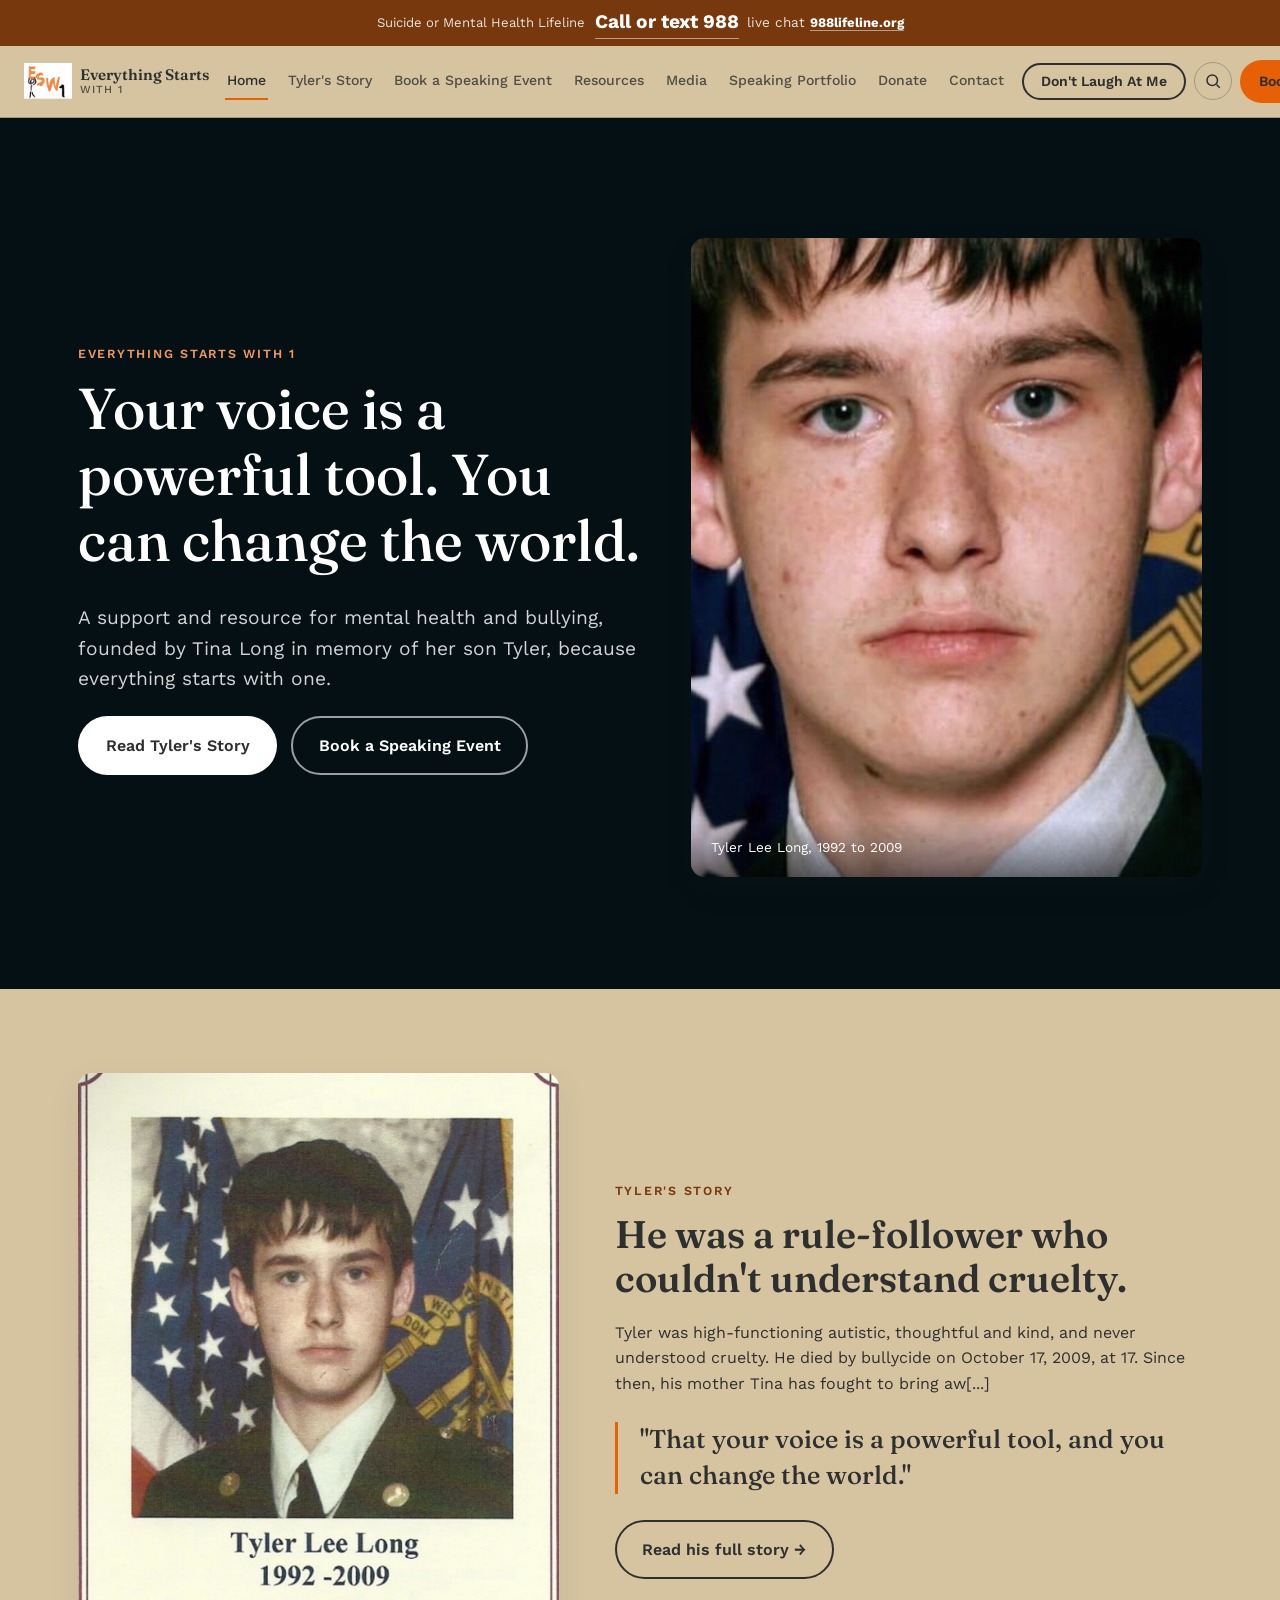
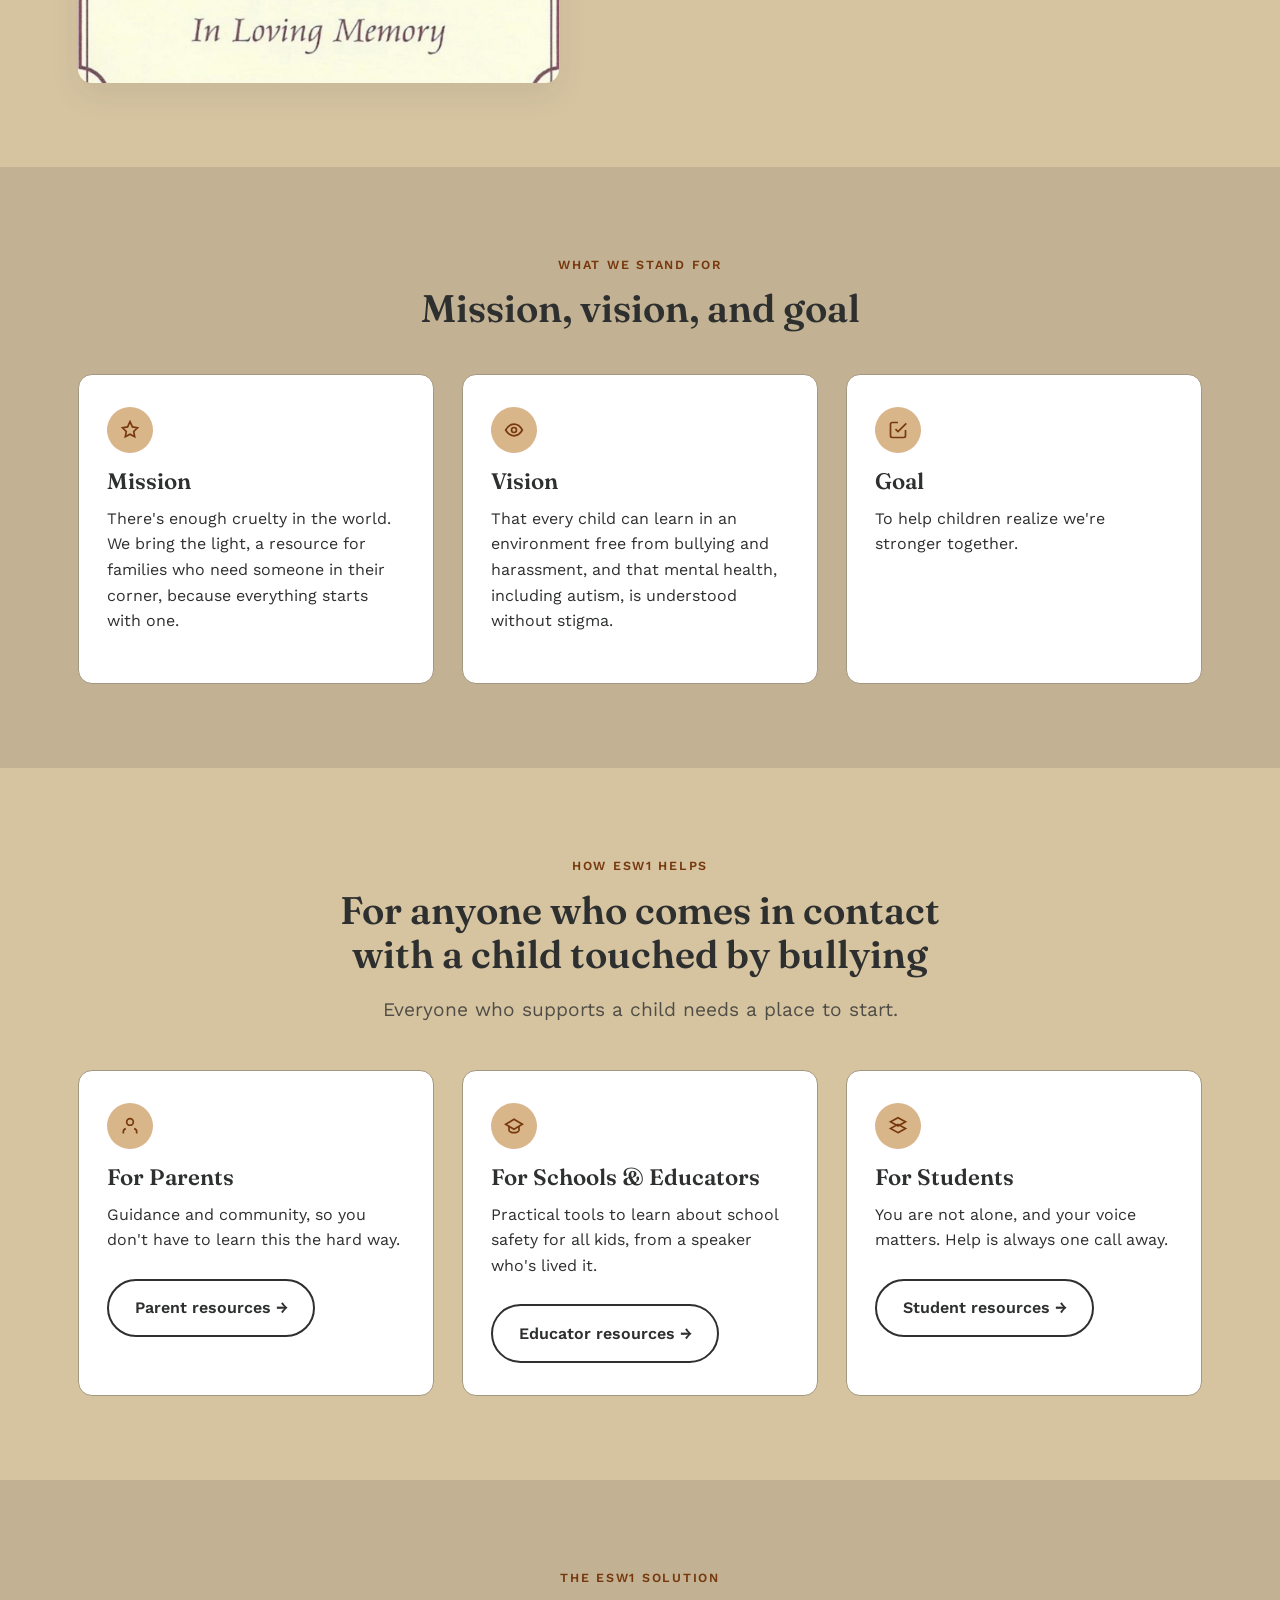
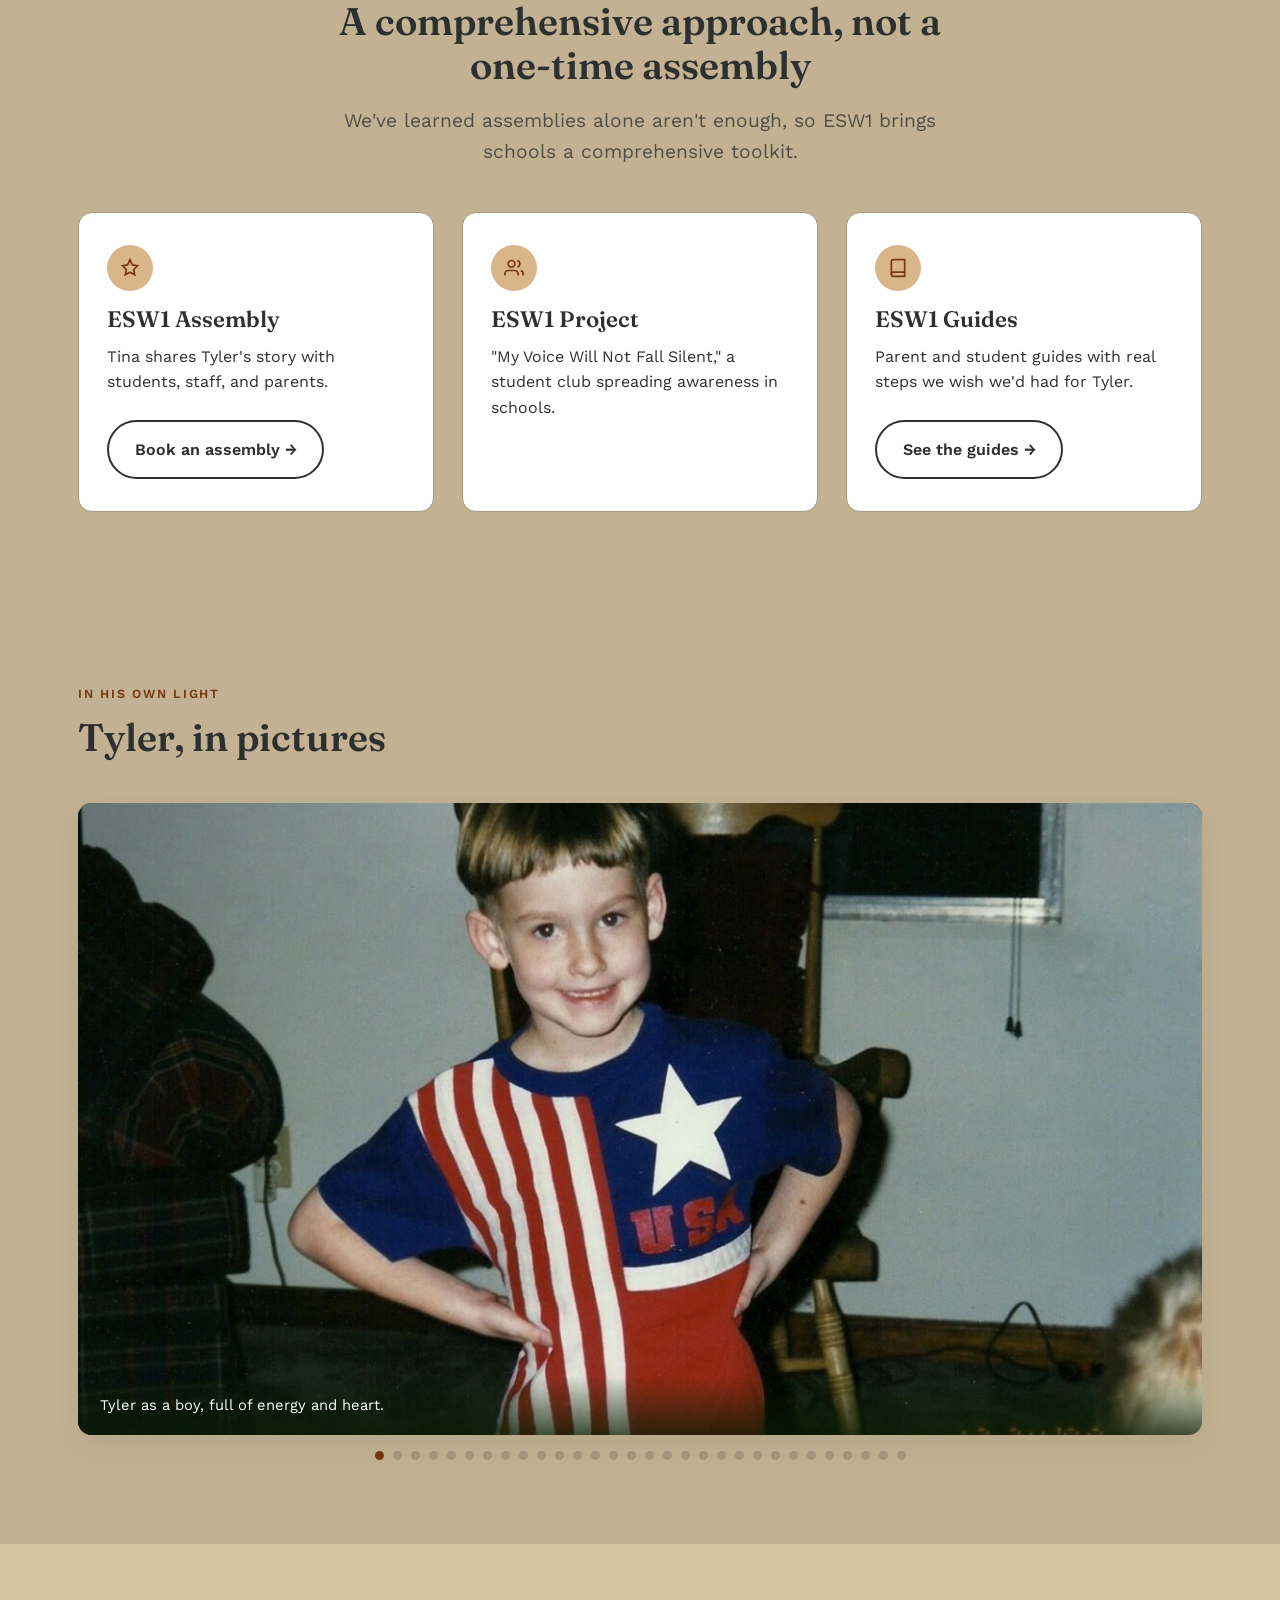
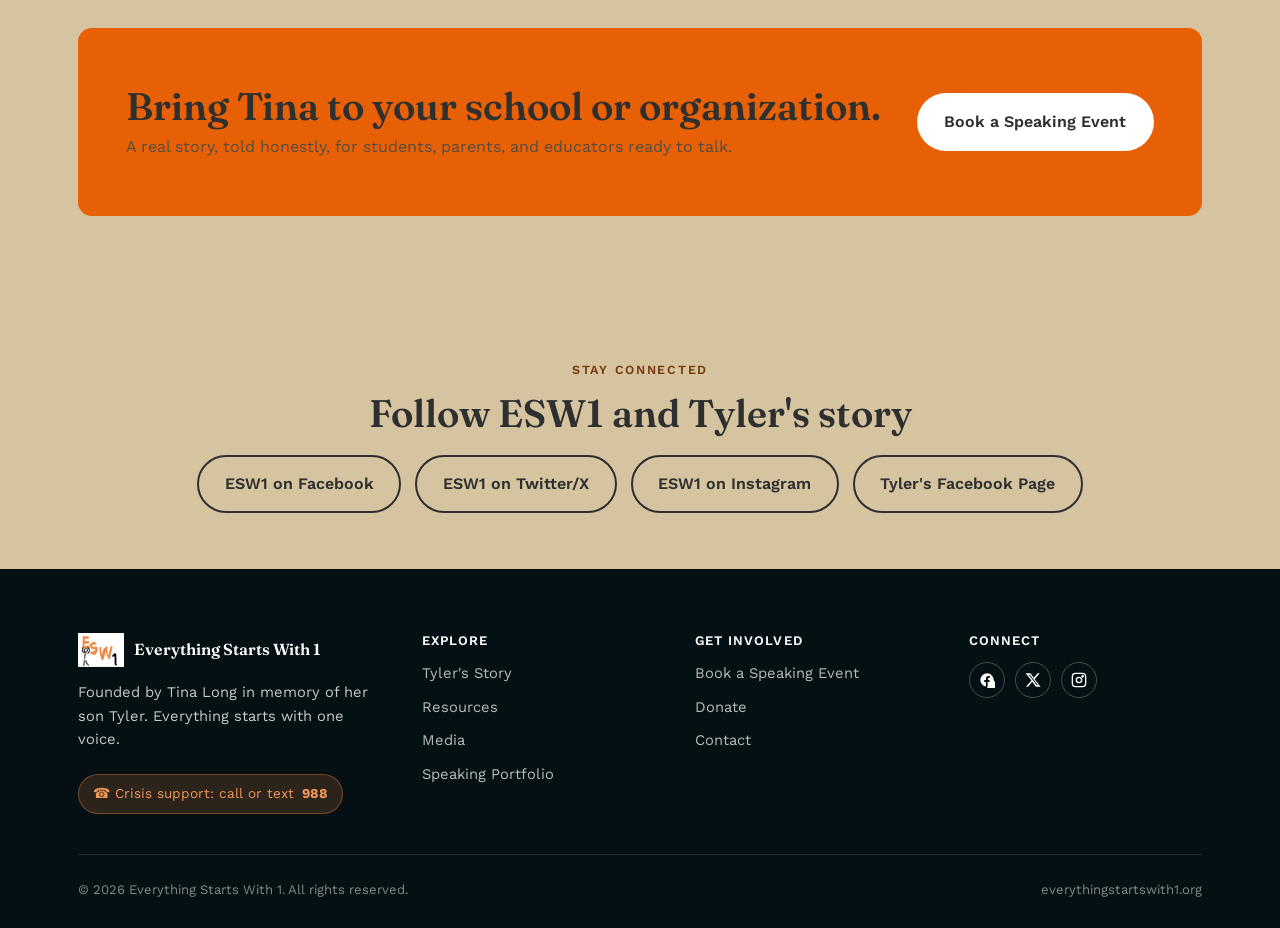
==== index.html @ 3a3bace4 "Update crisis banner with Suicide and Mental Health Lifeline information with styled text" ====
<!DOCTYPE html>
<html lang="en">
<head>
<meta charset="UTF-8">
<meta name="viewport" content="width=device-width, initial-scale=1.0">
<title>Everything Starts With 1 | In Memory of Tyler Long</title>
<meta name="description" content="Everything Starts With 1 (ESW1) is Tina Long's nonprofit honoring her son Tyler, a support and resource for mental health and bullying, and an advocate for childre[...]
<link rel="icon" href="favicon.png">
<link rel="stylesheet" href="style.css">
</head>
<body>

<header class="site-header">
  <div class="crisis-strip" id="help">
    <div class="container">
      <span>Suicide or Mental Health Lifeline</span>
      <div style="display: flex; align-items: center; gap: 8px;">
        <a href="tel:988" style="font-size: 1.2em;"><strong>Call or text 988</strong></a>
        <span style="font-size: 0.85em;">live chat <a href="https://988lifeline.org" target="_blank" rel="noopener">988lifeline.org</a></span>
      </div>
    </div>
  </div>
  <div class="nav-wrap">
    <a href="index.html" class="brand">
      <img src="esw1-logo.png" alt="Everything Starts With 1 logo">
      <span class="brand-name">Everything Starts<br><small>With 1</small></span>
    </a>
    <nav class="main-nav" aria-label="Primary">
      <a href="index.html" aria-current="page">Home</a>
      <a href="tylers-story.html">Tyler's Story</a>
      <a href="book-a-speaking-event.html">Book a Speaking Event</a>
      <a href="resources.html">Resources</a>
      <a href="media.html">Media</a>
      <a href="blog.html">Speaking Portfolio</a>
      <a href="donate.html">Donate</a>
      <a href="contact.html">Contact</a>
    </nav>
    <div class="nav-actions">
      <div class="search-wrap">
        <button class="search-toggle" aria-label="Search site">
          <svg width="18" height="18" viewBox="0 0 24 24" fill="none" stroke="currentColor" stroke-width="2"><circle cx="11" cy="11" r="7"/><line x1="21" y1="21" x2="16.65" y2="16.65"/></svg>
        </button>
        <div class="search-panel">
          <input type="search" class="search-input" placeholder="Search the site…" aria-label="Search">
          <div class="search-results"></div>
        </div>
      </div>
      <a href="book-a-speaking-event.html" class="btn btn-primary" style="padding:0.6em 1.2em;font-size:0.88rem;">Book Tina</a>
      <button class="nav-toggle" aria-label="Menu"><span></span><span></span><span></span></button>
    </div>
  </div>
</header>

<!-- HERO -->
<section class="hero tight">
  <div class="hero-grid">
    <div class="hero-copy">
      <span class="eyebrow">Everything Starts With 1</span>
      <h1>Your voice is a powerful tool. You can change the world.</h1>
      <p class="lede">A support and resource for mental health and bullying, founded by Tina Long in memory of her son Tyler, because everything starts with one.</p>
      <div class="btn-row">
        <a href="tylers-story.html" class="btn btn-on-dark">Read Tyler's Story</a>
        <a href="book-a-speaking-event.html" class="btn btn-ghost">Book a Speaking Event</a>
      </div>
    </div>
    <div class="hero-image-frame">
      <img src="tyler-uniform-color-hero.jpg" alt="Tyler Long in his JROTC dress uniform">
      <div class="hero-image-caption">Tyler Lee Long, 1992 to 2009</div>
    </div>
  </div>
</section>

<!-- STORY HOOK -->
<section id="tyler">
  <div class="container hook-grid">
    <img src="tyler-memorial-card.jpeg" alt="Tyler Long in his dress uniform, in loving memory 1992 to 2009">
    <div>
      <span class="eyebrow">Tyler's Story</span>
      <h2>He was a rule-follower who couldn't understand cruelty.</h2>
      <p>Tyler was high-functioning autistic, thoughtful and kind, and never understood cruelty. He died by bullycide on October 17, 2009, at 17. Since then, his mother Tina has fought to bring aw[...]
      <div class="mission-quote">"That your voice is a powerful tool, and you can change the world."</div>
      <a href="tylers-story.html" class="btn btn-secondary">Read his full story →</a>
    </div>
  </div>
</section>

<!-- MISSION / VISION / GOAL -->
<section class="section-alt">
  <div class="container">
    <div class="section-head">
      <span class="eyebrow">What We Stand For</span>
      <h2>Mission, vision, and goal</h2>
    </div>
    <div class="grid-3">
      <div class="card">
        <div class="icon-badge">
          <svg width="20" height="20" viewBox="0 0 24 24" fill="none" stroke="currentColor" stroke-width="2"><path d="M12 2l2.9 6.3L21 9.3l-4.5 4.4 1.1 6.3L12 17l-5.6 3 1.1-6.3L3 9.3l6.1-1z"/></svg>
        </div>
        <h3>Mission</h3>
        <p>There's enough cruelty in the world. We bring the light, a resource for families who need someone in their corner, because everything starts with one.</p>
      </div>
      <div class="card">
        <div class="icon-badge">
          <svg width="20" height="20" viewBox="0 0 24 24" fill="none" stroke="currentColor" stroke-width="2"><path d="M2 12s4-7 10-7 10 7 10 7-4 7-10 7-10-7-10-7z"/><circle cx="12" cy="12" r="3"/></svg>
        </div>
        <h3>Vision</h3>
        <p>That every child can learn in an environment free from bullying and harassment, and that mental health, including autism, is understood without stigma.</p>
      </div>
      <div class="card">
        <div class="icon-badge">
          <svg width="20" height="20" viewBox="0 0 24 24" fill="none" stroke="currentColor" stroke-width="2"><path d="M9 11l3 3L22 4"/><path d="M21 12v7a2 2 0 01-2 2H5a2 2 0 01-2-2V5a2 2 0 012-2h7"/></svg>
        </div>
        <h3>Goal</h3>
        <p>To help children realize we're stronger together.</p>
      </div>
    </div>
  </div>
</section>

<!-- HOW WE HELP -->
<section>
  <div class="container">
    <div class="section-head">
      <span class="eyebrow">How ESW1 Helps</span>
      <h2>For anyone who comes in contact with a child touched by bullying</h2>
      <p class="lede" style="margin:0 auto;">Everyone who supports a child needs a place to start.</p>
    </div>
    <div class="grid-3">
      <div class="card">
        <div class="icon-badge">
          <svg width="20" height="20" viewBox="0 0 24 24" fill="none" stroke="currentColor" stroke-width="2"><path d="M20 21v-2a4 4 0 00-3-3.87M4 21v-2a4 4 0 013-3.87m9-8a4 4 0 11-8 0 4 4 0 018 0"/></svg>
        </div>
        <h3>For Parents</h3>
        <p>Guidance and community, so you don't have to learn this the hard way.</p>
        <a href="resources.html" class="btn btn-secondary" style="margin-top:8px;">Parent resources →</a>
      </div>
      <div class="card">
        <div class="icon-badge">
          <svg width="20" height="20" viewBox="0 0 24 24" fill="none" stroke="currentColor" stroke-width="2"><path d="M22 10L12 4 2 10l10 6 10-6z"/><path d="M6 12v5c0 1.5 3 3 6 3s6-1.5 6-3v-5"/></svg>
        </div>
        <h3>For Schools &amp; Educators</h3>
        <p>Practical tools to learn about school safety for all kids, from a speaker who's lived it.</p>
        <a href="resources.html" class="btn btn-secondary" style="margin-top:8px;">Educator resources →</a>
      </div>
      <div class="card">
        <div class="icon-badge">
          <svg width="20" height="20" viewBox="0 0 24 24" fill="none" stroke="currentColor" stroke-width="2"><path d="M12 20l9-5-9-5-9 5 9 5z"/><path d="M12 12L3 7l9-5 9 5-9 5z"/></svg>
        </div>
        <h3>For Students</h3>
        <p>You are not alone, and your voice matters. Help is always one call away.</p>
        <a href="resources.html" class="btn btn-secondary" style="margin-top:8px;">Student resources →</a>
      </div>
    </div>
  </div>
</section>

<!-- OUR SOLUTION -->
<section class="section-alt">
  <div class="container">
    <div class="section-head">
      <span class="eyebrow">The ESW1 Solution</span>
      <h2>A comprehensive approach, not a one-time assembly</h2>
      <p class="lede" style="margin:0 auto;">We've learned assemblies alone aren't enough, so ESW1 brings schools a comprehensive toolkit.</p>
    </div>
    <div class="grid-3">
      <div class="card">
        <div class="icon-badge">
          <svg width="20" height="20" viewBox="0 0 24 24" fill="none" stroke="currentColor" stroke-width="2"><path d="M12 2l2.9 6.3L21 9.3l-4.5 4.4 1.1 6.3L12 17l-5.6 3 1.1-6.3L3 9.3l6.1-1z"/></svg>
        </div>
        <h3>ESW1 Assembly</h3>
        <p>Tina shares Tyler's story with students, staff, and parents.</p>
        <a href="book-a-speaking-event.html" class="btn btn-secondary" style="margin-top:8px;">Book an assembly →</a>
      </div>
      <div class="card">
        <div class="icon-badge">
          <svg width="20" height="20" viewBox="0 0 24 24" fill="none" stroke="currentColor" stroke-width="2"><path d="M17 21v-2a4 4 0 00-4-4H5a4 4 0 00-4 4v2"/><circle cx="9" cy="7" r="4"/><path d="M23 21v-2a4 4 0 00-3-3.87"/><path d="M16 3.13a4 4 0 010 7.75"/></svg>
        </div>
        <h3>ESW1 Project</h3>
        <p>"My Voice Will Not Fall Silent," a student club spreading awareness in schools.</p>
      </div>
      <div class="card">
        <div class="icon-badge">
          <svg width="20" height="20" viewBox="0 0 24 24" fill="none" stroke="currentColor" stroke-width="2"><path d="M4 19.5A2.5 2.5 0 016.5 17H20"/><path d="M6.5 2H20v20H6.5A2.5 2.5 0 014 19.5v-15A2.5 2.5 0 016.5 2z"/></svg>
        </div>
        <h3>ESW1 Guides</h3>
        <p>Parent and student guides with real steps we wish we'd had for Tyler.</p>
        <a href="resources.html" class="btn btn-secondary" style="margin-top:8px;">See the guides →</a>
      </div>
    </div>
  </div>
</section>

<!-- PHOTO CAROUSEL -->
<section class="section-alt">
  <div class="container">
    <div class="section-head left">
      <span class="eyebrow">In His Own Light</span>
      <h2>Tyler, in pictures</h2>
    </div>
    <div class="carousel" data-carousel>
      <div class="carousel-track">
        <div class="carousel-item"><img src="tyler-child-usa-shirt.jpeg" alt="Young Tyler in a patriotic USA t-shirt"><div class="cap">Tyler as a boy, full of energy and heart.</div></div>
        <div class="carousel-item"><img src="tyler-school-portrait-young.jpeg" alt="Tyler's school portrait as a young boy"><div class="cap">School portrait, early elementary years.</div></div>
        <div class="carousel-item"><img src="family-florida-sign.jpeg" alt="Tyler and his family on a Florida road trip"><div class="cap">Family road trip to Florida.</div></div>
        <div class="carousel-item"><img src="tyler-uniform-flag-crop.jpeg" alt="Tyler in his JROTC uniform in front of flags"><div class="cap">Tyler in his JROTC dress uniform.</div></div>
        <div class="carousel-item"><img src="speaking-event-stage.jpeg" alt="Tina speaking on stage with Tyler's photo on screen"><div class="cap">Tina sharing Tyler's story at a national event.</div></div>
        <div class="carousel-item"><img src="white-house-group.jpeg" alt="Advocacy delegation outside the White House"><div class="cap">Advocating for bullying-prevention policy in Washington, D.C.</div></div>
        <div class="carousel-item"><img src="tyler-child-red-polo.jpg" alt="Young Tyler smiling in a red and navy polo shirt"><div class="cap">Tyler as a little boy.</div></div>
        <div class="carousel-item"><img src="tyler-child-basketball.jpg" alt="Young Tyler holding a basketball"><div class="cap">Tyler at recreation league basketball.</div></div>
        <div class="carousel-item"><img src="tyler-teen-selfie.jpg" alt="Teenage Tyler taking a selfie with a digital camera"><div class="cap">Tyler being Tyler.</div></div>
        <div class="carousel-item"><img src="tyler-jrotc-bw-portrait.jpg" alt="Tyler Long in his JROTC dress uniform, black and white portrait"><div class="cap">Tyler in his JROTC uniform.</div></div>
        <div class="carousel-item"><img src="tyler-headstone-2.jpg" alt="Tyler Long's headstone, greatly loved, forever missed"><div class="cap">Tyler Lee Long, greatly loved, forever missed.</div></div>
        <div class="carousel-item"><img src="tyler-long-humanitarian-award.jpg" alt="Sign for the Tyler Long Humanitarian Award"><div class="cap">The Tyler Long Humanitarian Award, presented each year in Tyler's honor.</div></div>
        <div class="carousel-item"><img src="congressional-hearing-panel.jpg" alt="Advocacy panel seated at a congressional hearing on bullying"><div class="cap">Advocating for children on Capitol Hill.</div></div>
        <div class="carousel-item"><img src="white-house-visit-1.jpg" alt="Tina and advocacy delegation outside the White House at night"><div class="cap">Another visit to Washington for bullying prevention.</div></div>
        <div class="carousel-item"><img src="white-house-visit-2.jpg" alt="Advocacy delegation outside the White House gates"><div class="cap">Back at the White House gates.</div></div>
        <div class="carousel-item"><img src="esw1-assembly-crowd.jpg" alt="A packed auditorium of students at an ESW1 assembly"><div class="cap">A full house at an ESW1 school assembly.</div></div>
        <div class="carousel-item"><img src="movie-marquee-bully-2.jpg" alt="Movie theater marquee showing Bully playing in theaters"><div class="cap">Bully in theaters, spreading Tyler's story.</div></div>
        <div class="carousel-item"><img src="esw1-chance-poster.jpg" alt="Inspirational sign reading: the most important thing you can give someone is a chance"><div class="cap">A reminder Tina keeps close.</div></div>
        <div class="carousel-item"><img src="tina-with-friend.jpg" alt="Tina Long with a friend at an advocacy event"><div class="cap">Tina, never doing this work alone.</div></div>
        <div class="carousel-item"><img src="tina-portrait-bw.jpg" alt="Portrait of Tina Long, black and white"><div class="cap">Tina Long, Tyler's mom.</div></div>
        <div class="carousel-item"><img src="tina-portrait-color.jpg" alt="Portrait of Tina Long"><div class="cap">Tina Long, still telling Tyler's story.</div></div>
        <div class="carousel-item"><img src="family-selfie-indoor.jpg" alt="Tina and family taking a selfie at home"><div class="cap">Family.</div></div>
        <div class="carousel-item"><img src="family-portrait-bw-couple.jpg" alt="Portrait of Tina and her husband, black and white"><div class="cap">Tina and her husband.</div></div>
        <div class="carousel-item"><img src="family-christmas-selfie.jpg" alt="Family selfie by the Christmas tree"><div class="cap">The holidays.</div></div>
        <div class="carousel-item"><img src="family-beach-1.jpg" alt="Family photo on the beach at sunset"><div class="cap">Family time at the beach.</div></div>
        <div class="carousel-item"><img src="family-beach-2.jpg" alt="Family photo on the beach"><div class="cap">Making new memories together.</div></div>
        <div class="carousel-item"><img src="family-sunset-lake.jpg" alt="Tina and her husband at sunset by the lake"><div class="cap">Sunset.</div></div>
        <div class="carousel-item"><img src="tyler-yearbook-black-shirt.jpg" alt="Tyler Long's school yearbook portrait"><div class="cap">Tyler, in his yearbook photo.</div></div>
        <div class="carousel-item"><img src="family-christmas-three-kids.jpg" alt="Tyler with his brother and sister by the Christmas tree"><div class="cap">Tyler with his brother and sister at Christmas.</div></div>
        <div class="carousel-item"><img src="tyler-jrotc-color-braces.jpg" alt="Tyler Long smiling in his JROTC dress uniform, in front of American and state flags"><div class="cap">Tyler in his JROTC uniform.</div></div>
      </div>
    </div>
    <div class="carousel-dots" data-carousel-dots></div>
  </div>
</section>

<!-- CTA BAND -->
<section>
  <div class="container">
    <div class="cta-band">
      <div>
        <h2>Bring Tina to your school or organization.</h2>
        <p>A real story, told honestly, for students, parents, and educators ready to talk.</p>
      </div>
      <a href="book-a-speaking-event.html" class="btn btn-on-dark">Book a Speaking Event</a>
    </div>
  </div>
</section>

<!-- FOLLOW ALONG -->
<section class="tight">
  <div class="container text-center">
    <span class="eyebrow">Stay Connected</span>
    <h2>Follow ESW1 and Tyler's story</h2>
    <div class="btn-row" style="justify-content:center;margin-top:12px;">
      <a href="https://www.facebook.com/everythingstartswith1" target="_blank" rel="noopener" class="btn btn-secondary">ESW1 on Facebook</a>
      <a href="https://twitter.com/ESW1org" target="_blank" rel="noopener" class="btn btn-secondary">ESW1 on Twitter/X</a>
      <a href="#" class="btn btn-secondary">ESW1 on Instagram</a>
      <a href="#" class="btn btn-secondary">Tyler's Facebook Page</a>
    </div>
  </div>
</section>

<footer class="site-footer">
  <div class="container">
    <div class="footer-grid">
      <div>
        <div class="footer-brand"><img src="esw1-logo.png" alt=""><span>Everything Starts With 1</span></div>
        <p style="max-width:34ch;font-size:0.92rem;">Founded by Tina Long in memory of her son Tyler. Everything starts with one voice.</p>
        <div class="footer-crisis">☎ Crisis support: call or text <strong>988</strong></div>
      </div>
      <div class="footer-col">
        <h4>Explore</h4>
        <a href="tylers-story.html">Tyler's Story</a>
        <a href="resources.html">Resources</a>
        <a href="media.html">Media</a>
        <a href="blog.html">Speaking Portfolio</a>
      </div>
      <div class="footer-col">
        <h4>Get Involved</h4>
        <a href="book-a-speaking-event.html">Book a Speaking Event</a>
        <a href="donate.html">Donate</a>
        <a href="contact.html">Contact</a>
      </div>
      <div class="footer-col">
        <h4>Connect</h4>
        <div class="social-row">
          <a href="https://www.facebook.com/everythingstartswith1" aria-label="Facebook" target="_blank" rel="noopener">
            <svg width="16" height="16" viewBox="0 0 24 24" fill="currentColor"><path d="M22 12a10 10 0 10-11.6 9.9v-7H7.9V12h2.5V9.8c0-2.5 1.5-3.9 3.8-3.9 1.1 0 2.2.2 2.2.2v2.5h-1.3c-1.2 0-1.6.8-1.6 1.6V12h2.5l-.4 2.9H13v7a10 10 0 0022 12z"/></svg>
          </a>
          <a href="https://twitter.com/ESW1org" aria-label="Twitter / X" target="_blank" rel="noopener">
            <svg width="16" height="16" viewBox="0 0 24 24" fill="currentColor"><path d="M18.9 2H22l-7.6 8.7L23.3 22h-7l-5.5-7.2L4.6 22H1.5l8.2-9.3L1 2h7.2l5 6.6L18.9 2zm-1.2 18h1.7L7.4 4h-1.8l12 16z"/></svg>
          </a>
          <a href="#" aria-label="Instagram">
            <svg width="16" height="16" viewBox="0 0 24 24" fill="none" stroke="currentColor" stroke-width="2"><rect x="2" y="2" width="20" height="20" rx="5"/><circle cx="12" cy="12" r="4"/><circle cx="17.5" cy="6.5" r="1"/></svg>
          </a>
        </div>
      </div>
    </div>
    <div class="footer-bottom">
      <span>© 2026 Everything Starts With 1. All rights reserved.</span>
      <span>everythingstartswith1.org</span>
    </div>
  </div>
</footer>

<script src="main.js"></script>
</body>
</html>
---- style.css ----
/* =========================================================
   Everything Starts With 1, Design System
   Warm editorial: generous whitespace, big photography,
   orange accent on soft neutrals, hopeful not somber.
   ========================================================= */

@import url('https://fonts.googleapis.com/css2?family=Fraunces:opsz,wght@9..144,400;9..144,500;9..144,600;9..144,700&family=Work+Sans:wght@400;500;600;700&display=swap');

:root {
  /* Color, ESW1 locked palette: Autumn Leaf, Golden Chestnut, Pale Oak, Graphite, Ink Black */
  --color-orange: #E86005;
  --color-orange-dark: #76380C;
  --color-orange-secondary: #DD8039;
  --color-orange-light: #F0985C;
  --color-orange-tint: #D9B58A;
  --color-ink: #2E2F2F;
  --color-ink-soft: #504D46;
  --color-ink-black: #051014;
  --color-paper: #D6C4A1;
  --color-paper-alt: #C2B293;
  --color-white: #FFFFFF;
  --color-line: #A4977F;
  --color-crisis: #76380C;
  --color-crisis-tint: #C2B293;

  /* Type */
  --font-display: 'Fraunces', Georgia, serif;
  --font-body: 'Work Sans', -apple-system, BlinkMacSystemFont, sans-serif;

  /* Layout */
  --max-width: 1180px;
  --radius: 14px;
  --radius-sm: 8px;
  --shadow-soft: 0 12px 32px rgba(43, 38, 34, 0.08);
}

* { box-sizing: border-box; }
html { scroll-behavior: smooth; }

body {
  margin: 0;
  font-family: var(--font-body);
  color: var(--color-ink);
  background: var(--color-paper);
  line-height: 1.6;
  -webkit-font-smoothing: antialiased;
}

img { max-width: 100%; display: block; }

a { color: inherit; }

.container {
  max-width: var(--max-width);
  margin: 0 auto;
  padding: 0 28px;
}

h1, h2, h3, h4 {
  font-family: var(--font-display);
  font-weight: 600;
  line-height: 1.15;
  margin: 0 0 0.5em;
  color: var(--color-ink);
}

h1 { font-size: clamp(2.4rem, 4.5vw, 4rem); font-weight: 500; }
h2 { font-size: clamp(1.9rem, 3vw, 2.6rem); }
h3 { font-size: 1.4rem; }

p { margin: 0 0 1.1em; }

.eyebrow {
  display: inline-block;
  font-family: var(--font-body);
  font-weight: 600;
  font-size: 0.78rem;
  letter-spacing: 0.14em;
  text-transform: uppercase;
  color: var(--color-orange-dark);
  margin-bottom: 0.9em;
}

.lede {
  font-size: 1.2rem;
  color: var(--color-ink-soft);
  max-width: 60ch;
}

/* Buttons */
.btn {
  display: inline-flex;
  align-items: center;
  gap: 0.5em;
  font-family: var(--font-body);
  font-weight: 600;
  font-size: 1rem;
  padding: 0.9em 1.6em;
  border-radius: 999px;
  text-decoration: none;
  border: 2px solid transparent;
  cursor: pointer;
  transition: transform 0.15s ease, box-shadow 0.15s ease, background 0.15s ease, color .15s ease;
}
.btn-primary {
  background: var(--color-orange);
  color: var(--color-ink);
}
.btn-primary:hover { background: var(--color-orange-dark); color: var(--color-white); transform: translateY(-1px); }
.btn-secondary {
  background: transparent;
  border-color: var(--color-ink);
  color: var(--color-ink);
}
.btn-secondary:hover { background: var(--color-ink); color: var(--color-white); }
.btn-on-dark {
  background: var(--color-white);
  color: var(--color-ink);
}
.btn-on-dark:hover { background: var(--color-orange-tint); }
.btn-ghost {
  background: transparent;
  border-color: rgba(255,255,255,0.6);
  color: var(--color-white);
}
.btn-ghost:hover { background: rgba(255,255,255,0.15); }

.btn-row { display: flex; flex-wrap: wrap; gap: 14px; }

/* =========================================================
   Header / Nav
   ========================================================= */
.site-header {
  position: sticky;
  top: 0;
  z-index: 100;
  background: rgba(214, 196, 161, 0.96);
  backdrop-filter: blur(8px);
  border-bottom: 1px solid var(--color-line);
}
.nav-wrap {
  max-width: 1360px;
  margin: 0 auto;
  padding: 14px 24px;
  display: flex;
  align-items: center;
  justify-content: space-between;
  gap: 16px;
}
.brand {
  display: flex;
  align-items: center;
  gap: 8px;
  text-decoration: none;
  flex-shrink: 0;
}
.brand img { height: 36px; width: auto; }
.brand-name {
  font-family: var(--font-display);
  font-weight: 600;
  font-size: 0.95rem;
  color: var(--color-ink);
  line-height: 1.1;
  white-space: nowrap;
}
.brand-name small {
  display: block;
  font-family: var(--font-body);
  font-weight: 500;
  font-size: 0.68rem;
  letter-spacing: 0.08em;
  text-transform: uppercase;
  color: var(--color-ink-soft);
}

.main-nav {
  display: flex;
  align-items: center;
  gap: 18px;
  flex-wrap: nowrap;
  white-space: nowrap;
}
.main-nav a {
  text-decoration: none;
  font-weight: 500;
  font-size: 0.88rem;
  color: var(--color-ink-soft);
  padding: 6px 2px;
  border-bottom: 2px solid transparent;
  transition: color .15s ease, border-color .15s ease;
}
.main-nav a:hover,
.main-nav a[aria-current="page"] {
  color: var(--color-ink);
  border-color: var(--color-orange);
}

.nav-actions { display: flex; align-items: center; gap: 8px; flex-shrink: 0; }

.nav-toggle {
  display: none;
  background: none;
  border: none;
  cursor: pointer;
  padding: 8px;
}
.nav-toggle span {
  display: block;
  width: 24px;
  height: 2px;
  background: var(--color-ink);
  margin: 5px 0;
}

/* Search */
.search-wrap { position: relative; }
.search-toggle {
  background: none;
  border: 1px solid var(--color-line);
  border-radius: 999px;
  width: 38px;
  height: 38px;
  display: flex;
  align-items: center;
  justify-content: center;
  cursor: pointer;
  color: var(--color-ink);
}
.search-toggle:hover { background: var(--color-orange-tint); border-color: var(--color-orange); }
.search-panel {
  display: none;
  position: absolute;
  right: 0;
  top: calc(100% + 10px);
  width: min(360px, 88vw);
  background: var(--color-white);
  border: 1px solid var(--color-line);
  border-radius: var(--radius);
  box-shadow: var(--shadow-soft);
  padding: 14px;
}
.search-panel.open { display: block; }
.search-panel input[type="search"] {
  width: 100%;
  padding: 10px 12px;
  border-radius: var(--radius-sm);
  border: 1px solid var(--color-line);
  font-family: var(--font-body);
  font-size: 0.95rem;
  outline: none;
}
.search-panel input[type="search"]:focus { border-color: var(--color-orange); }
.search-results { margin-top: 10px; max-height: 300px; overflow-y: auto; }
.search-results a {
  display: block;
  text-decoration: none;
  padding: 9px 8px;
  border-radius: var(--radius-sm);
  color: var(--color-ink);
}
.search-results a:hover { background: var(--color-orange-tint); }
.search-results .result-title { font-weight: 600; font-size: 0.92rem; }
.search-results .result-desc { font-size: 0.82rem; color: var(--color-ink-soft); }
.search-empty { font-size: 0.85rem; color: var(--color-ink-soft); padding: 8px; }

/* =========================================================
   Hero
   ========================================================= */
.hero {
  position: relative;
  overflow: hidden;
  background: var(--color-ink-black);
  color: var(--color-white);
}
.hero-grid {
  max-width: var(--max-width);
  margin: 0 auto;
  padding: 64px 28px 56px;
  display: grid;
  grid-template-columns: 1.05fr 0.95fr;
  gap: 48px;
  align-items: center;
}
.hero-copy .eyebrow { color: var(--color-orange-light); }
.hero h1 { color: var(--color-white); }
.hero-copy .lede { color: rgba(255,255,255,0.82); }
.hero-image-frame {
  position: relative;
  border-radius: var(--radius);
  overflow: hidden;
  box-shadow: var(--shadow-soft);
  aspect-ratio: 4 / 5;
}
.hero-image-frame img {
  width: 100%; height: 100%; object-fit: cover; object-position: top center;
}
.hero-image-caption {
  position: absolute;
  left: 0; right: 0; bottom: 0;
  padding: 18px 20px;
  background: linear-gradient(0deg, rgba(0,0,0,0.55), transparent);
  color: #fff;
  font-size: 0.85rem;
}

/* Tribute song widget */
.song-widget {
  margin-top: 28px;
  display: inline-flex;
  align-items: center;
  gap: 12px;
  background: rgba(255,255,255,0.08);
  border: 1px solid rgba(255,255,255,0.22);
  border-radius: 999px;
  padding: 8px 18px 8px 8px;
}
.song-widget button.song-play {
  width: 40px; height: 40px;
  border-radius: 50%;
  border: none;
  background: var(--color-orange);
  color: #fff;
  display: flex; align-items: center; justify-content: center;
  cursor: pointer;
  flex-shrink: 0;
}
.song-widget button.song-play:hover { background: var(--color-orange-dark); }
.song-meta { font-size: 0.85rem; line-height: 1.25; }
.song-meta strong { display: block; font-size: 0.88rem; }
.song-meta span { color: rgba(255,255,255,0.65); }

/* =========================================================
   Sections
   ========================================================= */
section { padding: 84px 0; }
section.tight { padding: 56px 0; }
.section-alt { background: var(--color-paper-alt); }
.section-ink { background: var(--color-ink-black); color: var(--color-white); }
.section-ink .eyebrow { color: var(--color-orange-light); }
.section-ink h2 { color: var(--color-white); }

.section-head {
  max-width: 640px;
  margin: 0 auto 44px;
  text-align: center;
}
.section-head.left { margin: 0 0 44px; text-align: left; }

/* Mission / story hook */
.hook-grid {
  display: grid;
  grid-template-columns: 0.9fr 1.1fr;
  gap: 56px;
  align-items: center;
}
.hook-grid img {
  border-radius: var(--radius);
  box-shadow: var(--shadow-soft);
}
.mission-quote {
  font-family: var(--font-display);
  font-size: clamp(1.3rem, 2vw, 1.7rem);
  font-weight: 500;
  line-height: 1.4;
  color: var(--color-ink);
  border-left: 3px solid var(--color-orange);
  padding-left: 22px;
  margin: 26px 0;
}

/* Cards / grid */
.grid-3 { display: grid; grid-template-columns: repeat(3, 1fr); gap: 28px; }
.grid-2 { display: grid; grid-template-columns: repeat(2, 1fr); gap: 28px; }
.card {
  background: var(--color-white);
  border-radius: var(--radius);
  padding: 32px 28px;
  border: 1px solid var(--color-line);
  height: 100%;
}
.card .icon-badge {
  width: 46px; height: 46px;
  border-radius: 50%;
  background: var(--color-orange-tint);
  color: var(--color-orange-dark);
  display: flex; align-items: center; justify-content: center;
  margin-bottom: 16px;
}

/* CTA band */
.cta-band {
  background: var(--color-orange);
  color: var(--color-white);
  border-radius: var(--radius);
  padding: 56px 48px;
  display: flex;
  align-items: center;
  justify-content: space-between;
  gap: 32px;
  flex-wrap: wrap;
}
.cta-band h2 { color: var(--color-ink); margin-bottom: 6px; }
.cta-band p { color: var(--color-ink-soft); margin: 0; }

/* Crisis strip, sits inside the sticky header, always on screen */
.crisis-strip {
  background: var(--color-crisis);
}
.crisis-strip .container {
  padding-top: 7px;
  padding-bottom: 7px;
  display: flex;
  align-items: center;
  gap: 10px;
  flex-wrap: wrap;
  justify-content: center;
  text-align: center;
}
.crisis-strip span { color: rgba(255,255,255,0.85); font-size: 0.82rem; }
.crisis-strip a {
  color: #fff;
  font-weight: 700;
  font-size: 0.82rem;
  text-decoration: none;
  border-bottom: 1px solid rgba(255,255,255,0.5);
}
.crisis-strip a:hover { color: var(--color-orange-light); border-color: var(--color-orange-light); }

/* Carousel, auto-rotating slideshow, one image at a time */
.carousel {
  position: relative;
  overflow: hidden;
  border-radius: var(--radius);
  box-shadow: var(--shadow-soft);
  aspect-ratio: 16 / 9;
  background: var(--color-ink);
}
.carousel-track {
  display: flex;
  height: 100%;
  transition: transform 0.9s cubic-bezier(.65,0,.35,1);
}
.carousel-item {
  flex: 0 0 100%;
  width: 100%;
  height: 100%;
  position: relative;
}
.carousel-item img { width: 100%; height: 100%; object-fit: cover; }
.carousel-item .cap {
  position: absolute;
  left: 0; right: 0; bottom: 0;
  padding: 18px 22px;
  background: linear-gradient(0deg, rgba(9,30,3,0.75), transparent);
  color: #fff;
  font-size: 0.92rem;
}
.carousel-dots {
  display: flex;
  justify-content: center;
  gap: 9px;
  margin-top: 16px;
}
.carousel-dots button {
  width: 9px; height: 9px;
  border-radius: 50%;
  border: none;
  background: var(--color-line);
  cursor: pointer;
  padding: 0;
}
.carousel-dots button.active { background: var(--color-orange-dark); }

/* Speaking Portfolio, scroll-stacking timeline */
.portfolio-timeline { position: relative; max-width: 700px; margin: 0 auto; }
.portfolio-event {
  position: sticky;
  top: 110px;
  background: var(--color-white);
  border: 1px solid var(--color-line);
  border-radius: var(--radius);
  padding: 30px 34px;
  margin-bottom: 22px;
  box-shadow: var(--shadow-soft);
  transform-origin: top center;
  will-change: transform, opacity;
}
.portfolio-event:last-child { margin-bottom: 0; }
.portfolio-event .event-date { font-family: var(--font-display); color: var(--color-orange-dark); font-weight: 600; font-size: 0.95rem; margin-bottom: 6px; }

/* Timeline (Tyler's Story) */
.timeline { border-left: 2px solid var(--color-line); margin-left: 8px; padding-left: 32px; }
.timeline-item { position: relative; padding-bottom: 40px; }
.timeline-item:last-child { padding-bottom: 0; }
.timeline-item::before {
  content: '';
  position: absolute;
  left: -38px; top: 4px;
  width: 12px; height: 12px;
  border-radius: 50%;
  background: var(--color-orange);
  border: 3px solid var(--color-paper);
  box-shadow: 0 0 0 2px var(--color-orange);
}
.timeline-item .year {
  font-family: var(--font-display);
  color: var(--color-orange-dark);
  font-weight: 600;
  font-size: 0.95rem;
  margin-bottom: 4px;
  display: block;
}

/* Forms */
.form-card {
  background: var(--color-white);
  border: 1px solid var(--color-line);
  border-radius: var(--radius);
  padding: 40px;
  box-shadow: var(--shadow-soft);
}
.form-row { margin-bottom: 20px; }
.form-row label {
  display: block;
  font-weight: 600;
  font-size: 0.9rem;
  margin-bottom: 6px;
}
.form-row input,
.form-row textarea,
.form-row select {
  width: 100%;
  padding: 12px 14px;
  border-radius: var(--radius-sm);
  border: 1px solid var(--color-line);
  font-family: var(--font-body);
  font-size: 1rem;
  background: var(--color-paper);
  outline: none;
}
.form-row input:focus,
.form-row textarea:focus,
.form-row select:focus { border-color: var(--color-orange); background: var(--color-white); }
.form-row.two-col { display: grid; grid-template-columns: 1fr 1fr; gap: 20px; }
.form-note { font-size: 0.85rem; color: var(--color-ink-soft); margin-top: 14px; }
.form-success {
  display: none;
  background: #EAF5EC;
  border: 1px solid #C8E6CB;
  color: #2E5D34;
  padding: 16px 18px;
  border-radius: var(--radius-sm);
  margin-bottom: 20px;
  font-size: 0.92rem;
}

/* Credibility: stats, featured-in pills, accordion lists */
.stat-grid {
  display: grid;
  grid-template-columns: repeat(4, 1fr);
  gap: 20px;
  margin-bottom: 40px;
}
.stat-card {
  text-align: center;
  background: var(--color-white);
  border: 1px solid var(--color-line);
  border-radius: var(--radius);
  padding: 26px 16px;
}
.stat-card .num {
  display: block;
  font-family: var(--font-display);
  font-size: 2.1rem;
  font-weight: 600;
  color: var(--color-orange-dark);
  line-height: 1;
  margin-bottom: 6px;
}
.stat-card .label {
  font-size: 0.82rem;
  color: var(--color-ink-soft);
  letter-spacing: 0.02em;
}

.featured-in-label {
  font-size: 0.78rem;
  font-weight: 600;
  letter-spacing: 0.1em;
  text-transform: uppercase;
  color: var(--color-ink-soft);
  margin-bottom: 14px;
}
.pill-row { display: flex; flex-wrap: wrap; gap: 10px; }
.pill {
  display: inline-block;
  background: var(--color-white);
  border: 1px solid var(--color-line);
  border-radius: 999px;
  padding: 8px 18px;
  font-size: 0.88rem;
  font-weight: 600;
  color: var(--color-ink);
}

.detail-lists { display: flex; flex-direction: column; gap: 12px; }
.detail-lists details {
  background: var(--color-white);
  border: 1px solid var(--color-line);
  border-radius: var(--radius-sm);
  padding: 4px 22px;
}
.detail-lists summary {
  cursor: pointer;
  padding: 16px 0;
  font-weight: 600;
  font-family: var(--font-display);
  font-size: 1.05rem;
  display: flex;
  align-items: center;
  justify-content: space-between;
  list-style: none;
}
.detail-lists summary::-webkit-details-marker { display: none; }
.detail-lists summary::after {
  content: '+';
  font-size: 1.3rem;
  color: var(--color-orange);
  font-weight: 400;
  margin-left: 12px;
}
.detail-lists details[open] summary::after { content: '–'; }
.detail-lists .list-columns {
  columns: 2;
  column-gap: 28px;
  padding: 0 0 20px;
  font-size: 0.92rem;
  color: var(--color-ink-soft);
}
.detail-lists .list-columns div { break-inside: avoid; padding: 4px 0; }

.press-list { display: flex; flex-direction: column; gap: 0; }
.press-row {
  display: flex;
  align-items: baseline;
  justify-content: space-between;
  gap: 20px;
  padding: 18px 0;
  border-bottom: 1px solid var(--color-line);
  text-decoration: none;
  color: var(--color-ink);
}
.press-row:last-child { border-bottom: none; }
.press-row:hover .press-title { color: var(--color-orange-dark); }
.press-row .press-outlet {
  font-size: 0.78rem;
  font-weight: 600;
  letter-spacing: 0.06em;
  text-transform: uppercase;
  color: var(--color-orange-dark);
  flex-shrink: 0;
  width: 150px;
}
.press-row .press-title { font-weight: 500; transition: color .15s ease; }
.press-row .press-arrow { flex-shrink: 0; color: var(--color-ink-soft); }

/* Placeholder / reserved section */
.placeholder-box {
  border: 2px dashed var(--color-line);
  border-radius: var(--radius);
  padding: 40px;
  text-align: center;
  color: var(--color-ink-soft);
  background: var(--color-white);
}
.placeholder-box .eyebrow { color: var(--color-ink-soft); }

/* Media embeds */
.video-frame {
  position: relative;
  width: 100%;
  aspect-ratio: 16/9;
  border-radius: var(--radius);
  overflow: hidden;
  box-shadow: var(--shadow-soft);
  background: #000;
}
.video-frame iframe { width: 100%; height: 100%; border: 0; }

.media-gallery { display: grid; grid-template-columns: repeat(3, 1fr); gap: 20px; }
.media-gallery figure { margin: 0; border-radius: var(--radius-sm); overflow: hidden; box-shadow: var(--shadow-soft); background: var(--color-white); }
.media-gallery img { height: 220px; width: 100%; object-fit: cover; }
.media-gallery figcaption { padding: 10px 12px; font-size: 0.8rem; color: var(--color-ink-soft); }

/* Blog / speaking portfolio */
.event-list { display: flex; flex-direction: column; gap: 0; }
.event-row {
  display: grid;
  grid-template-columns: 140px 1fr;
  gap: 24px;
  padding: 26px 0;
  border-bottom: 1px solid var(--color-line);
  align-items: start;
}
.event-row:first-child { padding-top: 0; }
.event-date { font-family: var(--font-display); color: var(--color-orange-dark); font-weight: 600; }
.tag {
  display: inline-block;
  font-size: 0.72rem;
  font-weight: 600;
  letter-spacing: 0.06em;
  text-transform: uppercase;
  background: var(--color-orange-tint);
  color: var(--color-orange-dark);
  padding: 4px 10px;
  border-radius: 999px;
  margin-bottom: 8px;
}

/* Footer */
.site-footer {
  background: var(--color-ink-black);
  color: rgba(255,255,255,0.78);
  padding: 64px 0 28px;
}
.footer-grid {
  display: grid;
  grid-template-columns: 1.3fr 1fr 1fr 1fr;
  gap: 40px;
  padding-bottom: 40px;
  border-bottom: 1px solid rgba(255,255,255,0.12);
}
.footer-brand { display: flex; align-items: center; gap: 10px; margin-bottom: 14px; }
.footer-brand img { height: 34px; }
.footer-brand span { font-family: var(--font-display); color: #fff; font-weight: 600; }
.footer-col h4 {
  color: #fff;
  font-family: var(--font-body);
  font-size: 0.82rem;
  letter-spacing: 0.08em;
  text-transform: uppercase;
  margin-bottom: 14px;
}
.footer-col a {
  display: block;
  text-decoration: none;
  color: rgba(255,255,255,0.72);
  font-size: 0.92rem;
  margin-bottom: 10px;
}
.footer-col a:hover { color: #fff; }
.footer-crisis {
  margin-top: 6px;
  display: inline-flex;
  align-items: center;
  gap: 8px;
  background: rgba(221,128,57,0.18);
  border: 1px solid rgba(221,128,57,0.4);
  padding: 8px 14px;
  border-radius: 999px;
  font-size: 0.85rem;
  color: var(--color-orange-light);
}
.footer-bottom {
  padding-top: 24px;
  display: flex;
  justify-content: space-between;
  flex-wrap: wrap;
  gap: 10px;
  font-size: 0.82rem;
  color: rgba(255,255,255,0.5);
}
.social-row { display: flex; gap: 10px; }
.social-row a {
  width: 36px; height: 36px;
  border-radius: 50%;
  border: 1px solid rgba(255,255,255,0.25);
  display: flex; align-items: center; justify-content: center;
  color: #fff;
  text-decoration: none;
}
.social-row a:hover { background: var(--color-orange); border-color: var(--color-orange); }

/* Page hero (interior pages) */
.page-hero {
  padding: 56px 0 40px;
  border-bottom: 1px solid var(--color-line);
}
.page-hero .lede { margin-top: 10px; }

/* Utility */
.text-center { text-align: center; }
.mt-0 { margin-top: 0; }
.stack-lg > * + * { margin-top: 24px; }
.tone-note {
  font-size: 0.85rem;
  color: var(--color-ink-soft);
  background: var(--color-paper-alt);
  border-radius: var(--radius-sm);
  padding: 12px 16px;
}

/* Responsive */
@media (max-width: 900px) {
  .hero-grid { grid-template-columns: 1fr; padding-top: 40px; }
  .hero-image-frame { order: -1; aspect-ratio: 16/10; }
  .hook-grid { grid-template-columns: 1fr; gap: 32px; }
  .grid-3, .grid-2, .media-gallery, .footer-grid { grid-template-columns: 1fr 1fr; }
  .form-row.two-col { grid-template-columns: 1fr; }
  .event-row { grid-template-columns: 1fr; gap: 6px; }
}

@media (max-width: 1060px) {
  .main-nav { display: none; }
  .nav-toggle { display: block; }
  body.nav-open .main-nav {
    display: flex;
    flex-direction: column;
    position: absolute;
    top: 100%;
    left: 0; right: 0;
    background: var(--color-paper);
    border-bottom: 1px solid var(--color-line);
    padding: 16px 28px 24px;
    gap: 14px;
  }
}

@media (max-width: 720px) {
  .grid-3, .grid-2, .media-gallery, .footer-grid { grid-template-columns: 1fr; }
  .cta-band { flex-direction: column; text-align: center; }
  section { padding: 56px 0; }
  .stat-grid { grid-template-columns: repeat(2, 1fr); gap: 12px; }
  .detail-lists .list-columns { columns: 1; }
  .press-row { flex-direction: column; gap: 4px; }
  .press-row .press-outlet { width: auto; }
  .crisis-strip span { display: none; }
  .portfolio-event { top: 76px; padding: 22px 22px; }
}
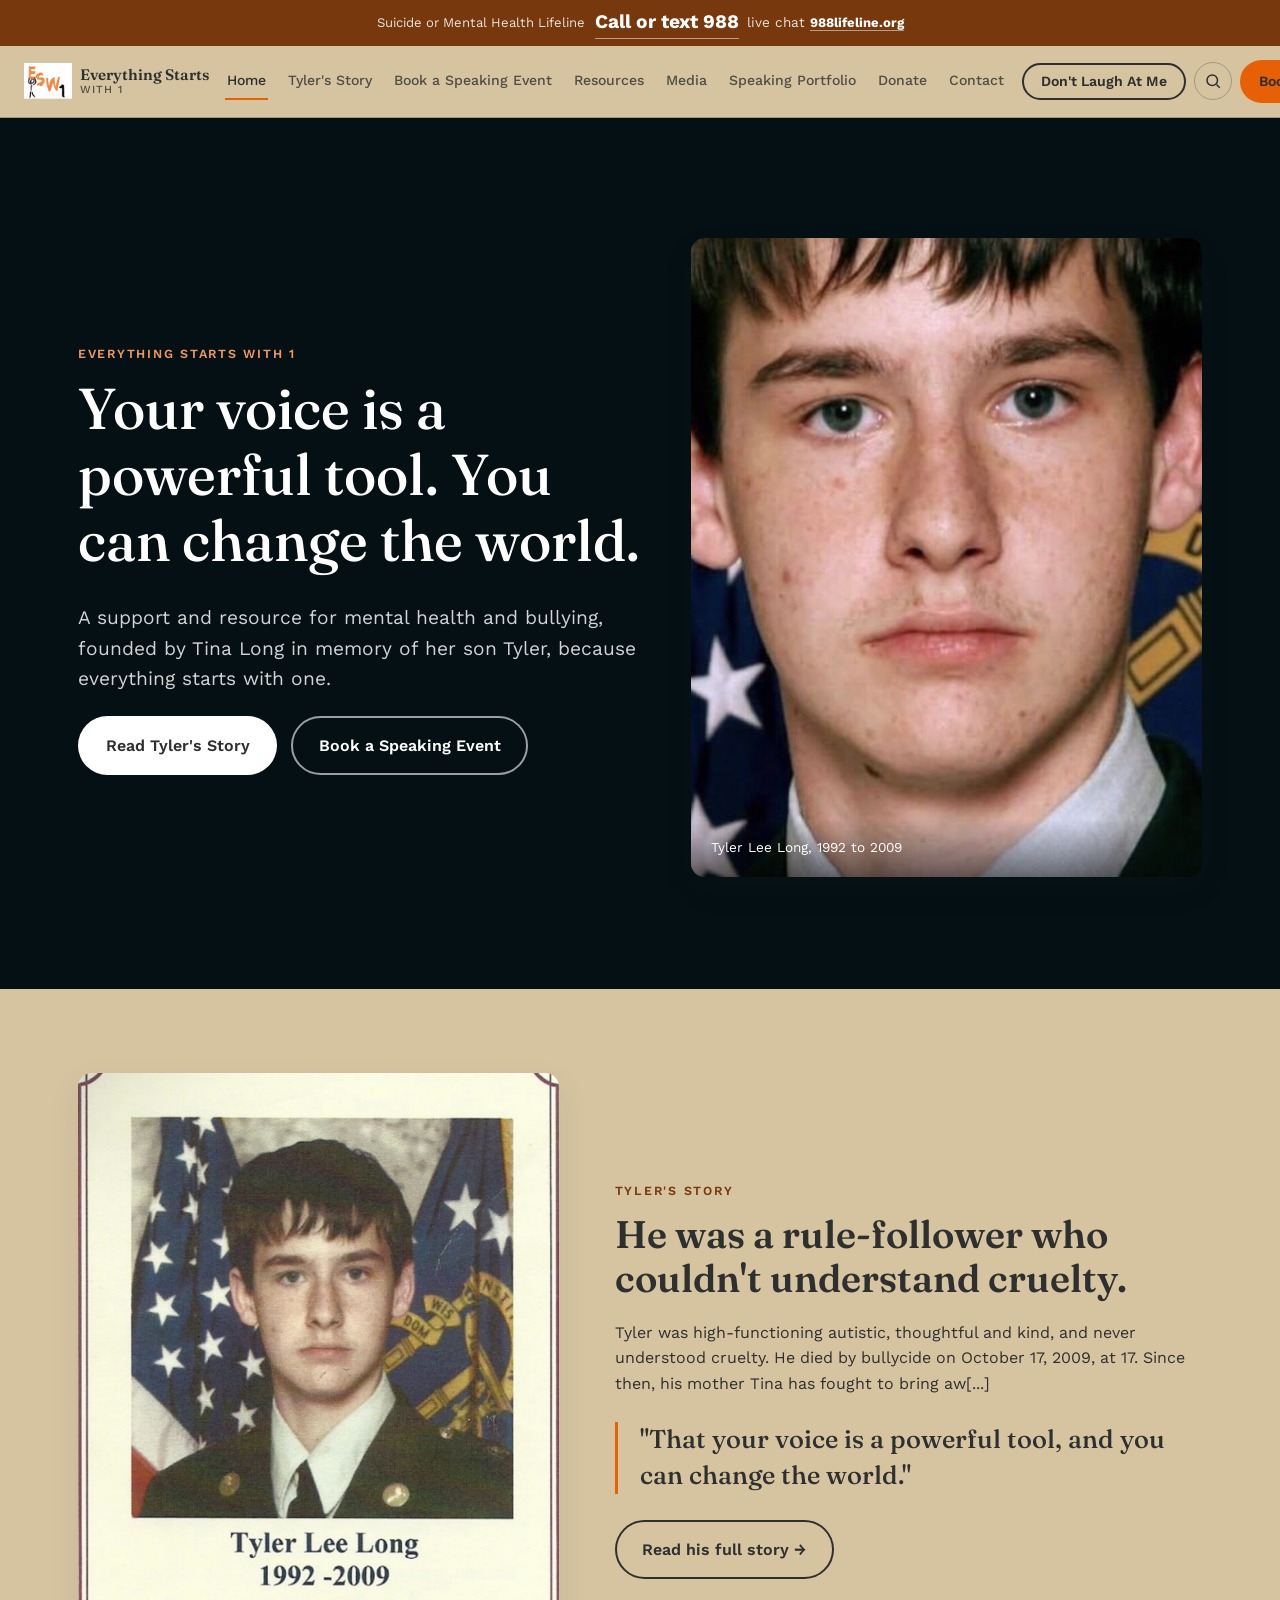
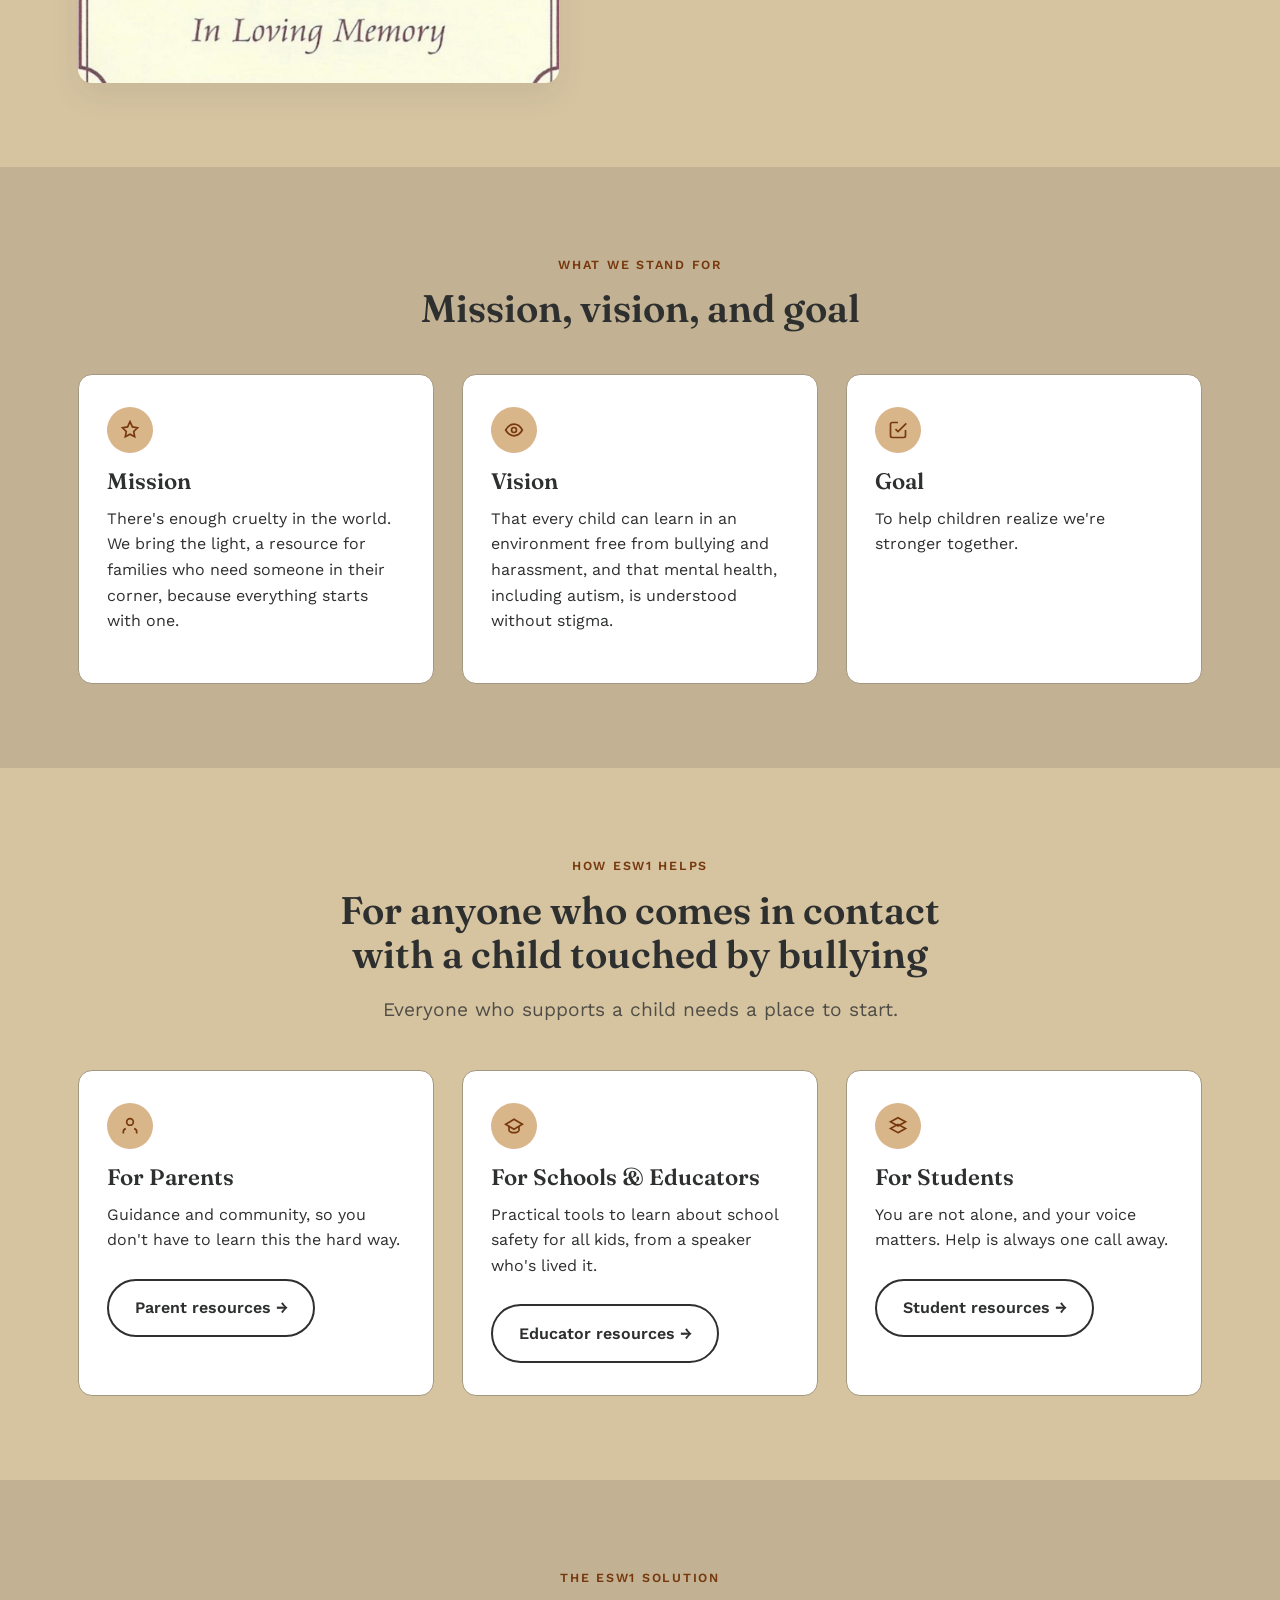
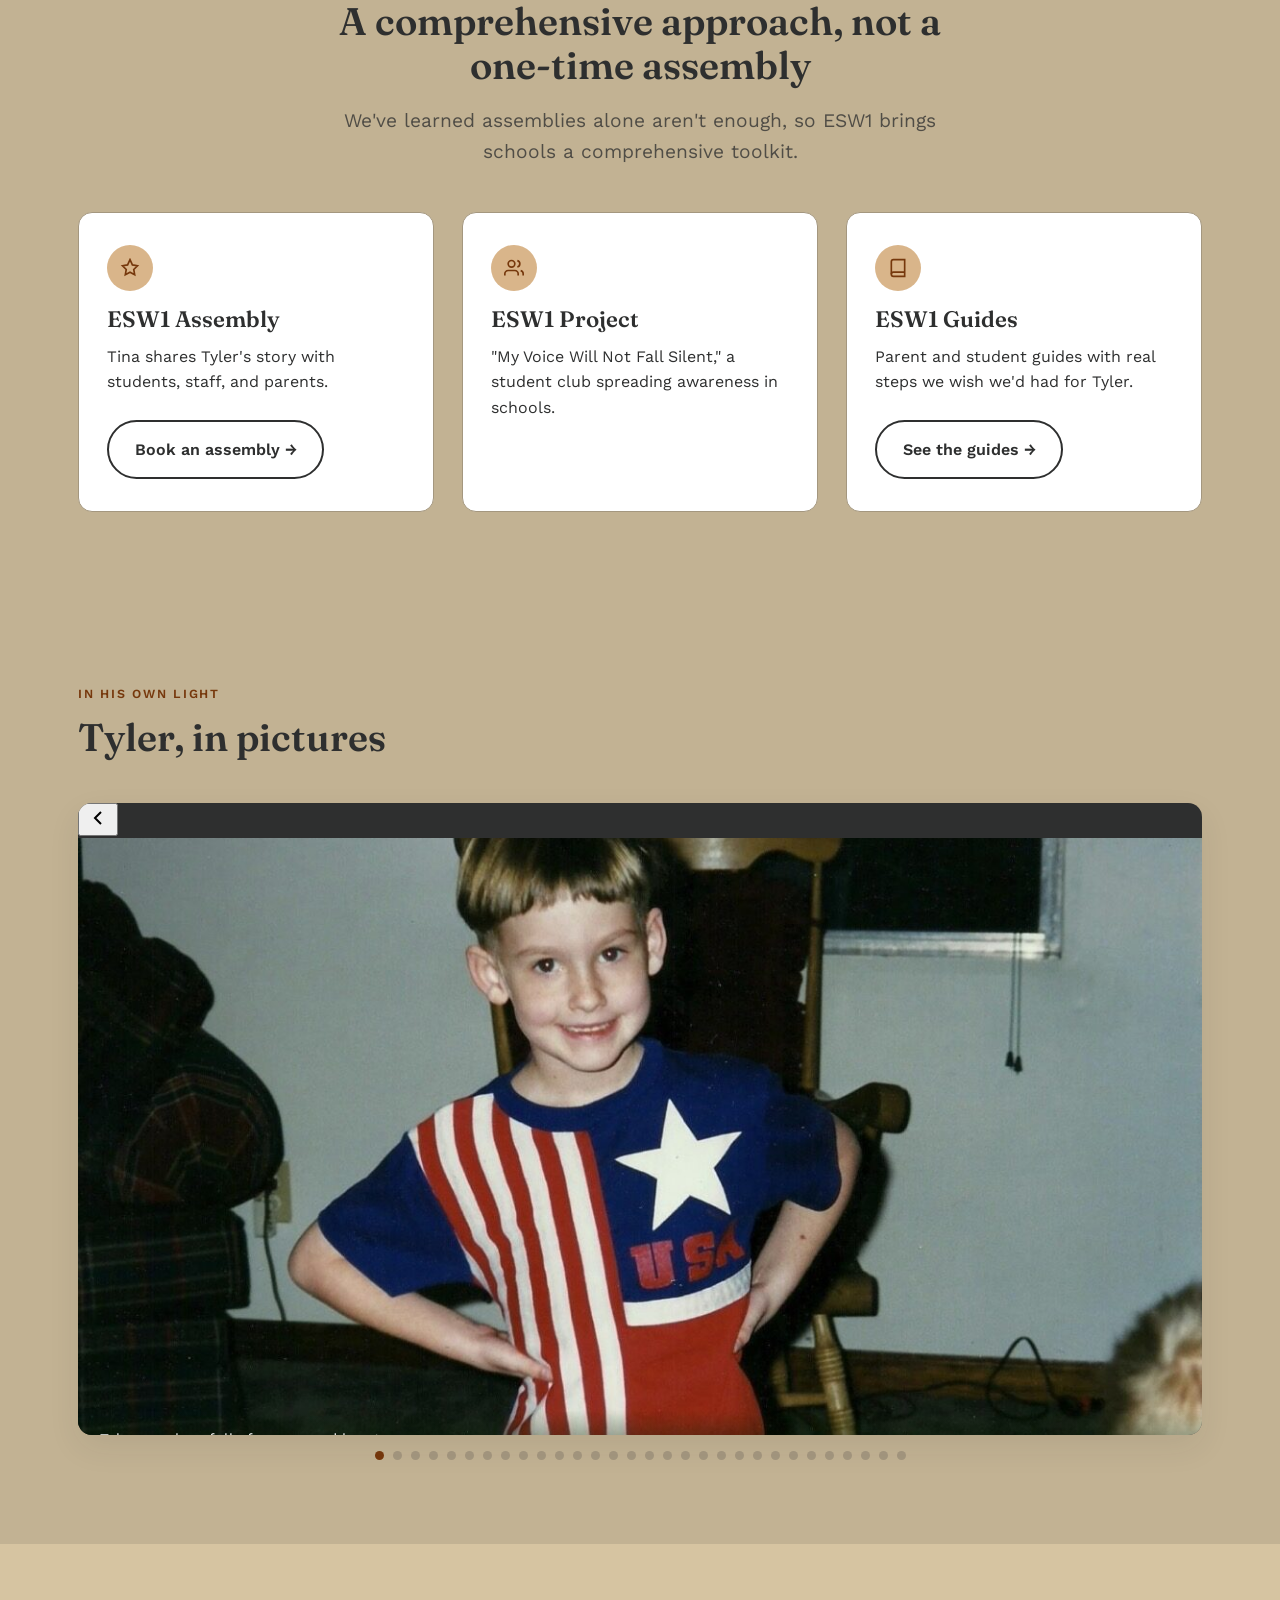
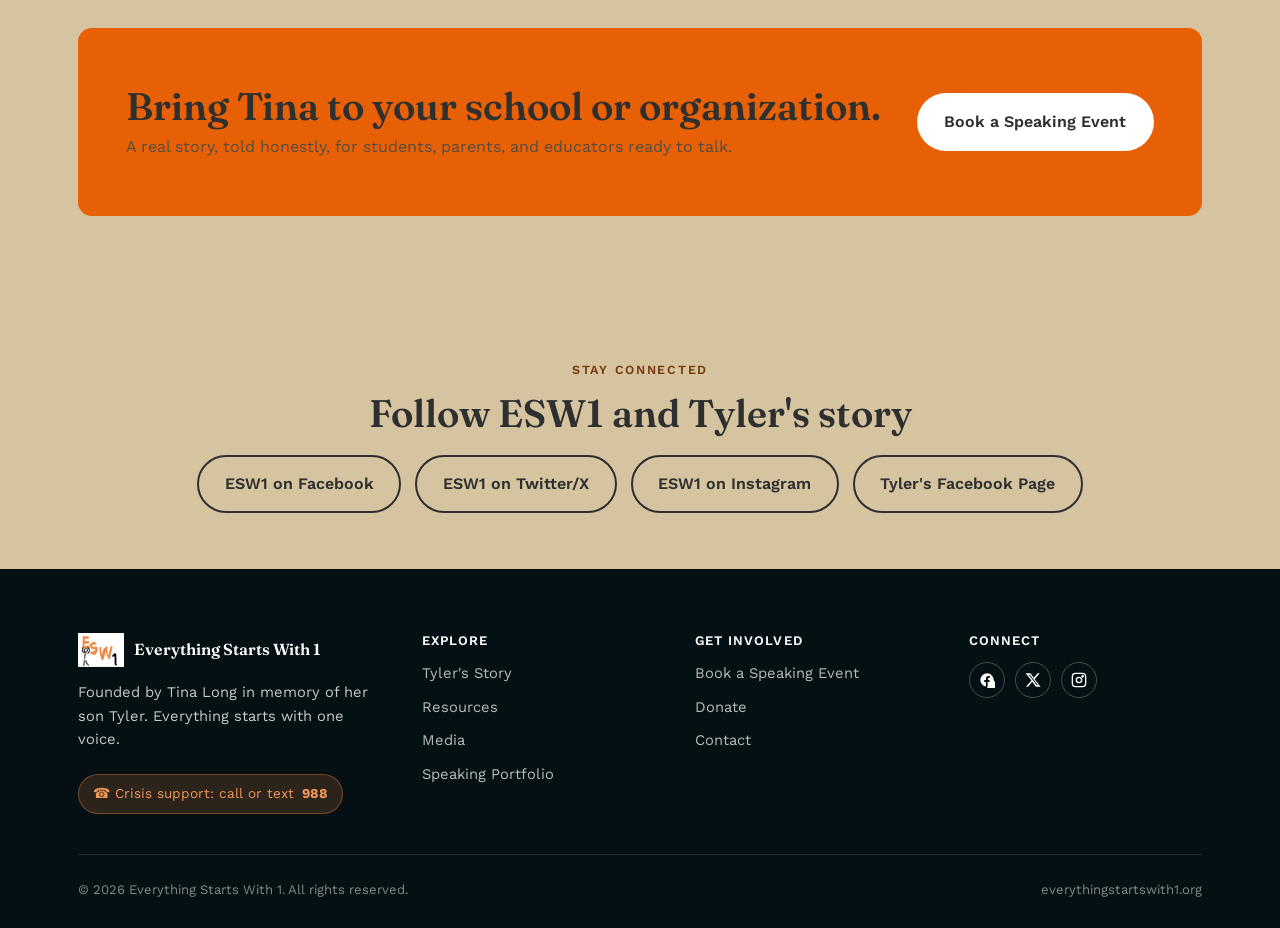
==== commit 66a95787: "Add left/right arrow navigation to carousel, keeping dots for reference" ====
--- a/index.html
+++ b/index.html
@@ -198,6 +198,9 @@
       <h2>Tyler, in pictures</h2>
     </div>
     <div class="carousel" data-carousel>
+      <button class="carousel-arrow carousel-arrow-prev" aria-label="Previous photo">
+        <svg width="24" height="24" viewBox="0 0 24 24" fill="none" stroke="currentColor" stroke-width="2"><polyline points="15 18 9 12 15 6"></polyline></svg>
+      </button>
       <div class="carousel-track">
         <div class="carousel-item"><img src="tyler-child-usa-shirt.jpeg" alt="Young Tyler in a patriotic USA t-shirt"><div class="cap">Tyler as a boy, full of energy and heart.</div></div>
         <div class="carousel-item"><img src="tyler-school-portrait-young.jpeg" alt="Tyler's school portrait as a young boy"><div class="cap">School portrait, early elementary years.</div></div>
@@ -230,6 +233,9 @@
         <div class="carousel-item"><img src="family-christmas-three-kids.jpg" alt="Tyler with his brother and sister by the Christmas tree"><div class="cap">Tyler with his brother and sister at Christmas.</div></div>
         <div class="carousel-item"><img src="tyler-jrotc-color-braces.jpg" alt="Tyler Long smiling in his JROTC dress uniform, in front of American and state flags"><div class="cap">Tyler in his JROTC uniform.</div></div>
       </div>
+      <button class="carousel-arrow carousel-arrow-next" aria-label="Next photo">
+        <svg width="24" height="24" viewBox="0 0 24 24" fill="none" stroke="currentColor" stroke-width="2"><polyline points="9 18 15 12 9 6"></polyline></svg>
+      </button>
     </div>
     <div class="carousel-dots" data-carousel-dots></div>
   </div>
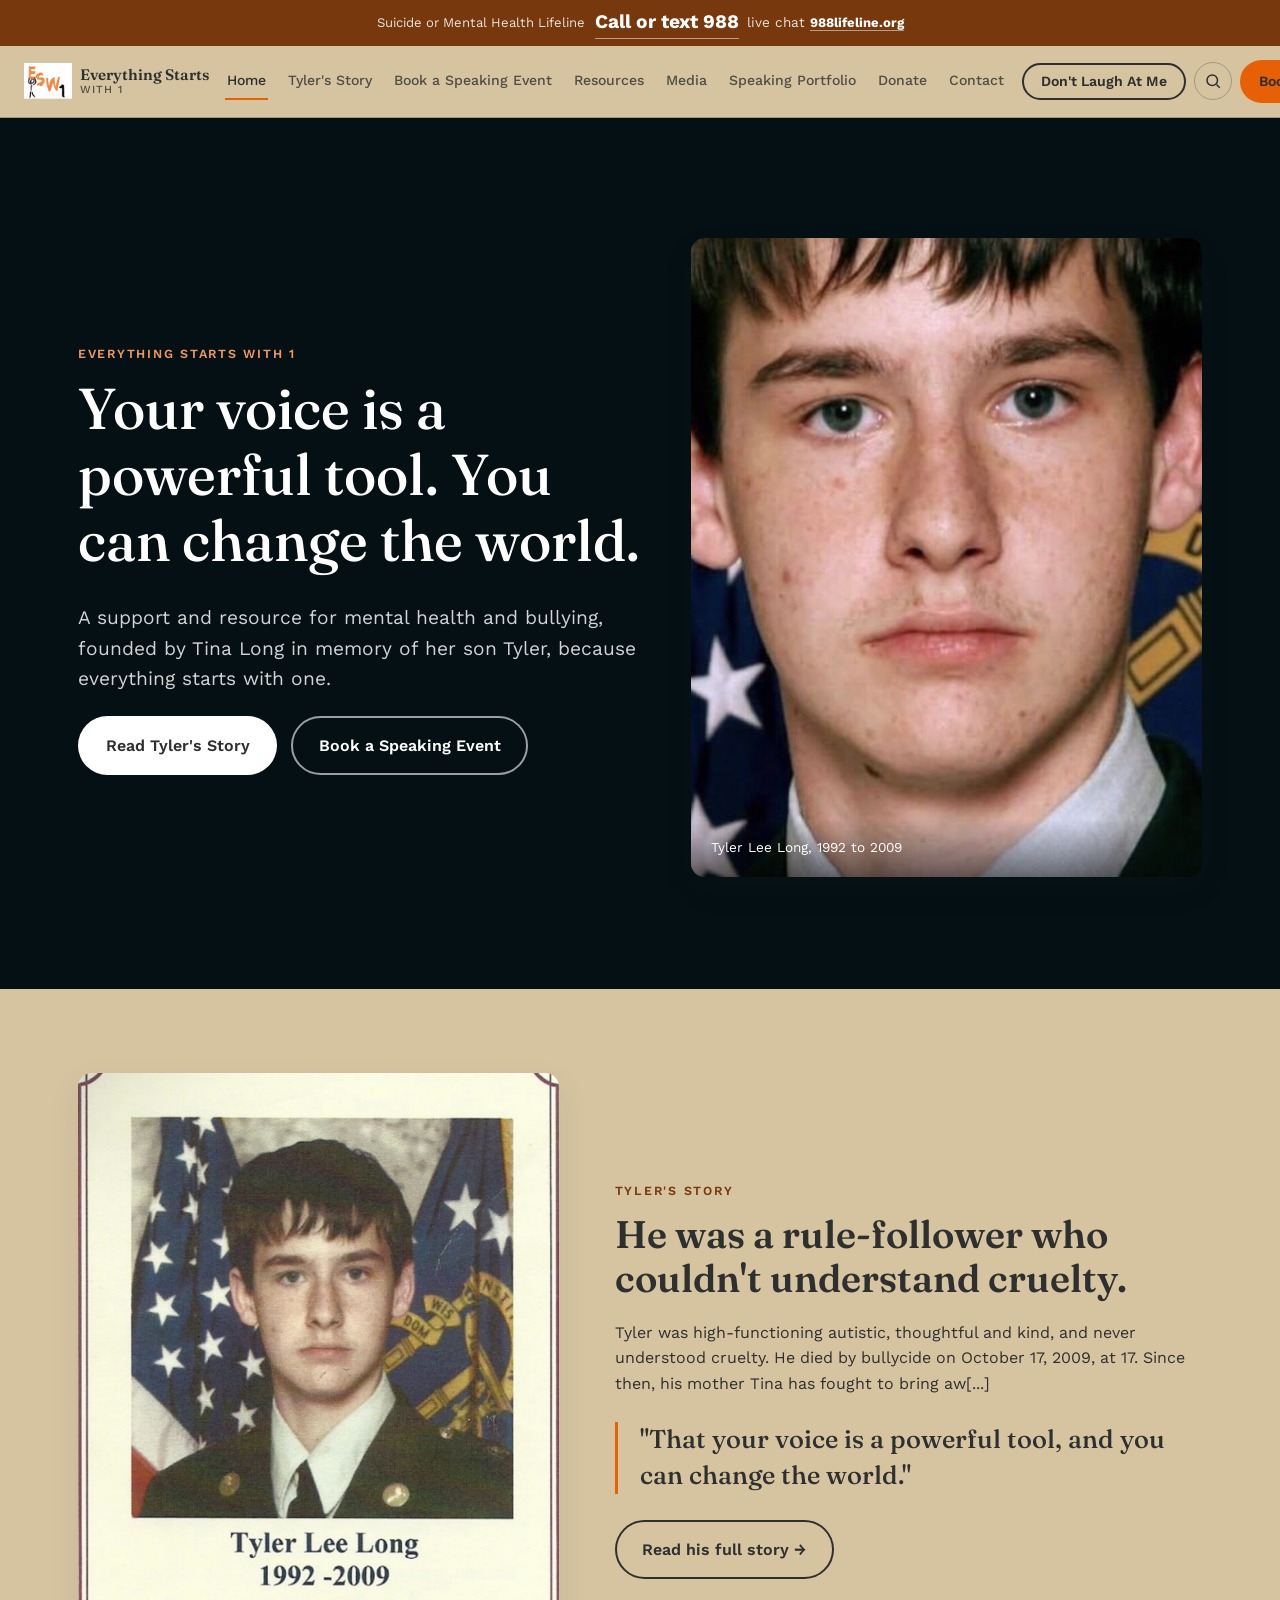
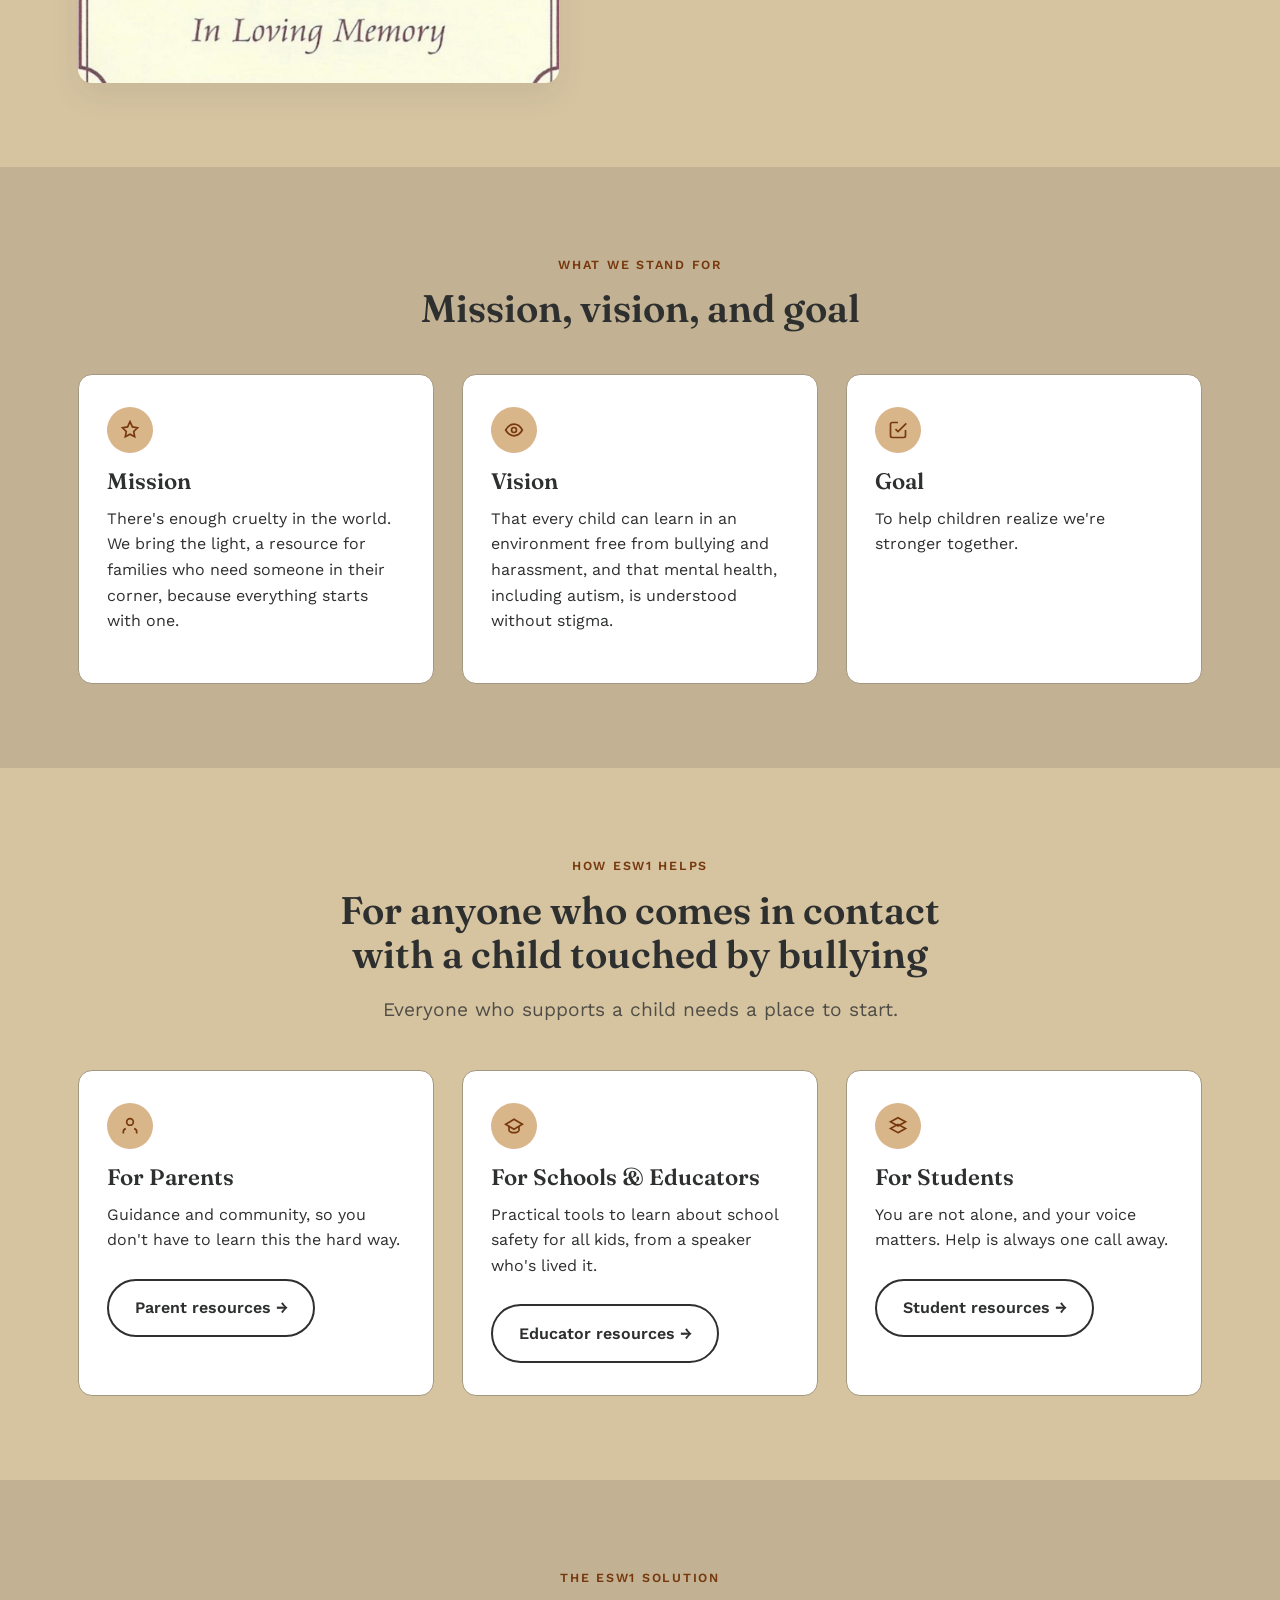
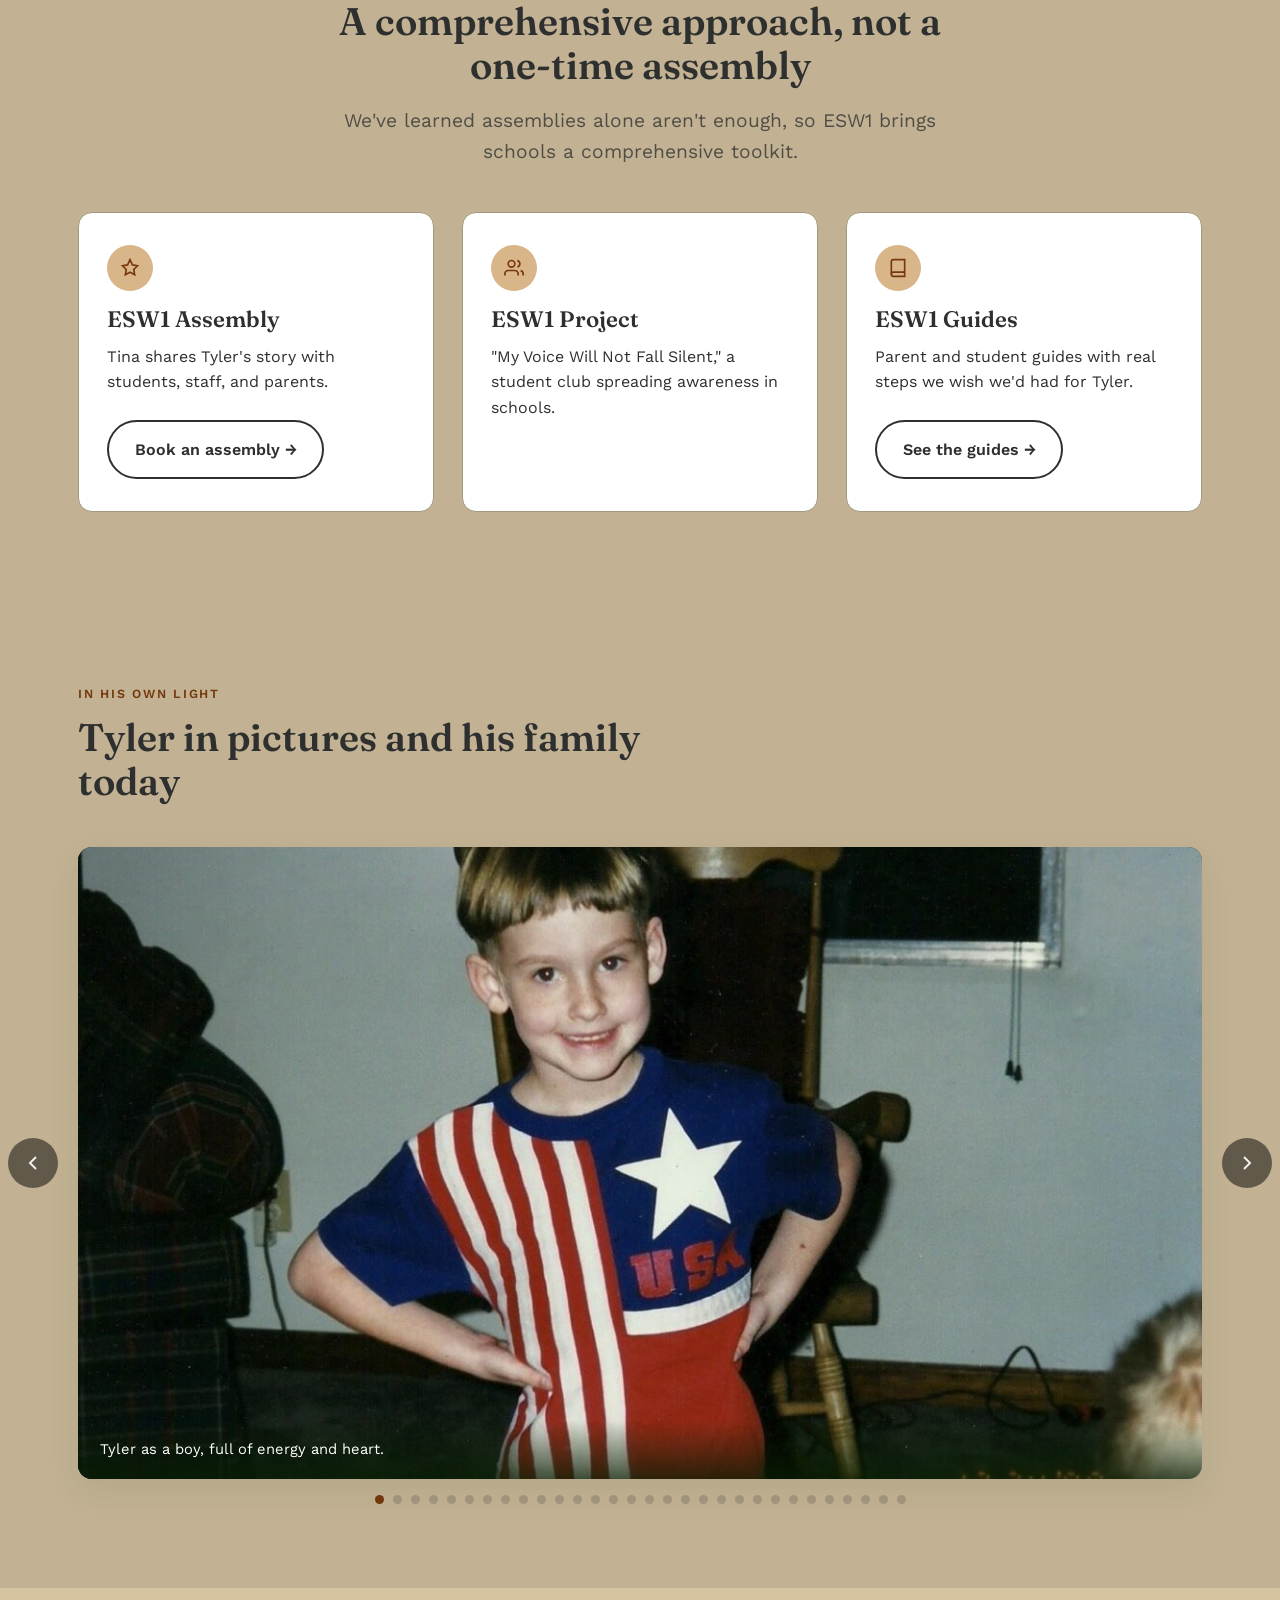
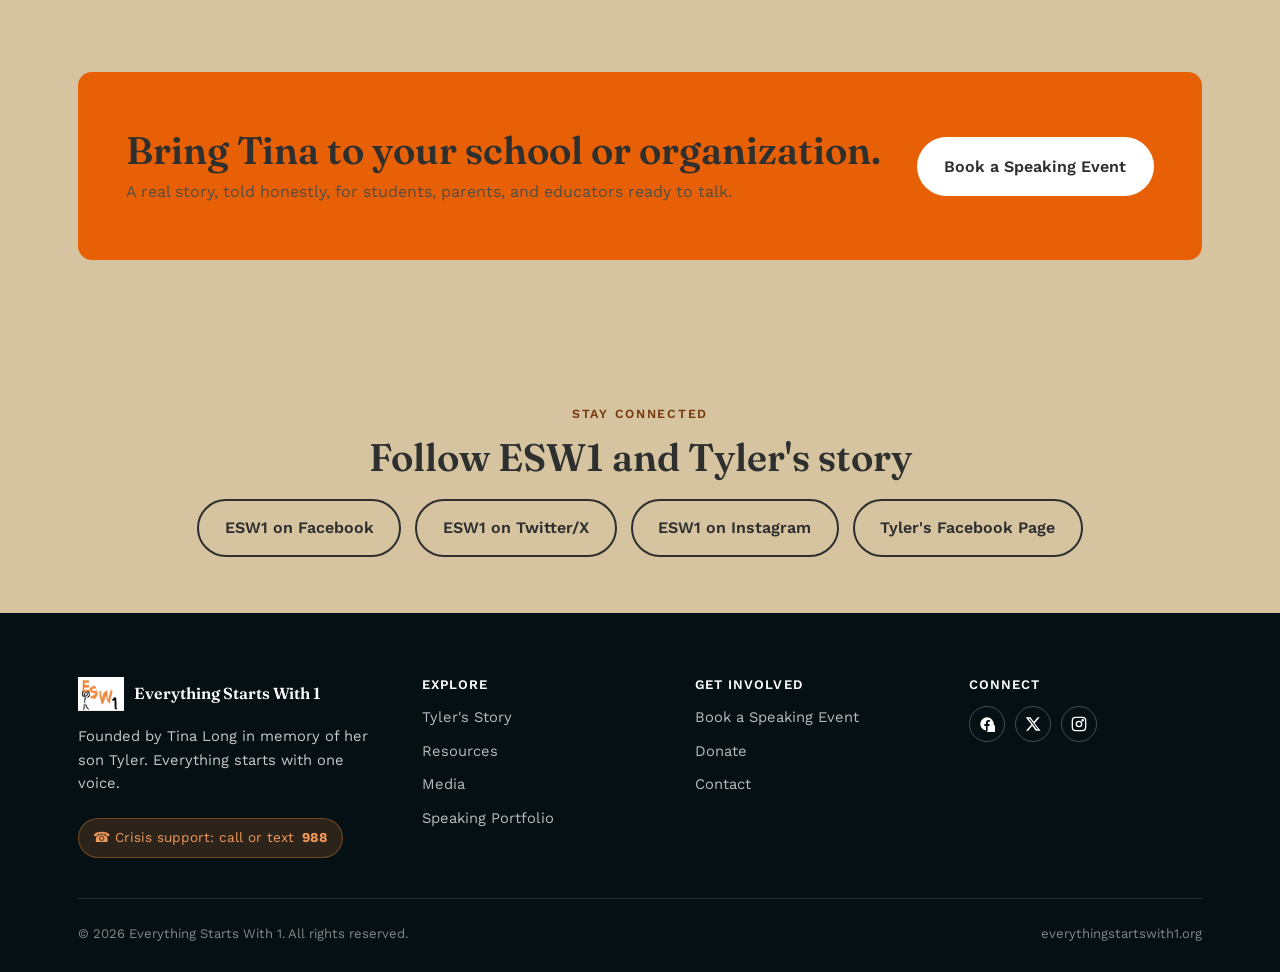
==== commit b2ec2f70: "Update carousel section title to "Tyler in pictures and his family today"" ====
--- a/index.html
+++ b/index.html
@@ -195,7 +195,7 @@
   <div class="container">
     <div class="section-head left">
       <span class="eyebrow">In His Own Light</span>
-      <h2>Tyler, in pictures</h2>
+      <h2>Tyler in pictures and his family today</h2>
     </div>
     <div class="carousel" data-carousel>
       <button class="carousel-arrow carousel-arrow-prev" aria-label="Previous photo">
--- a/style.css
+++ b/style.css
@@ -429,16 +429,21 @@
 /* Carousel, auto-rotating slideshow, one image at a time */
 .carousel {
   position: relative;
-  overflow: hidden;
+  overflow: visible;
   border-radius: var(--radius);
   box-shadow: var(--shadow-soft);
   aspect-ratio: 16 / 9;
   background: var(--color-ink);
+  display: flex;
+  align-items: center;
 }
 .carousel-track {
   display: flex;
   height: 100%;
+  width: 100%;
   transition: transform 0.9s cubic-bezier(.65,0,.35,1);
+  overflow: hidden;
+  border-radius: var(--radius);
 }
 .carousel-item {
   flex: 0 0 100%;
@@ -455,6 +460,41 @@
   color: #fff;
   font-size: 0.92rem;
 }
+
+/* Carousel arrows */
+.carousel-arrow {
+  position: absolute;
+  top: 50%;
+  transform: translateY(-50%);
+  z-index: 10;
+  width: 50px;
+  height: 50px;
+  border-radius: 50%;
+  background: rgba(0, 0, 0, 0.5);
+  border: none;
+  color: rgba(255, 255, 255, 0.9);
+  cursor: pointer;
+  display: flex;
+  align-items: center;
+  justify-content: center;
+  transition: background 0.2s ease, transform 0.2s ease;
+  flex-shrink: 0;
+  backdrop-filter: blur(4px);
+}
+
+.carousel-arrow:hover {
+  background: rgba(0, 0, 0, 0.7);
+  transform: translateY(-50%) scale(1.1);
+}
+
+.carousel-arrow-prev {
+  left: -70px;
+}
+
+.carousel-arrow-next {
+  right: -70px;
+}
+
 .carousel-dots {
   display: flex;
   justify-content: center;
@@ -808,6 +848,14 @@
   .grid-3, .grid-2, .media-gallery, .footer-grid { grid-template-columns: 1fr 1fr; }
   .form-row.two-col { grid-template-columns: 1fr; }
   .event-row { grid-template-columns: 1fr; gap: 6px; }
+  
+  .carousel-arrow-prev {
+    left: 10px;
+  }
+  
+  .carousel-arrow-next {
+    right: 10px;
+  }
 }
 
 @media (max-width: 1060px) {
@@ -836,4 +884,17 @@
   .press-row .press-outlet { width: auto; }
   .crisis-strip span { display: none; }
   .portfolio-event { top: 76px; padding: 22px 22px; }
-}
+  
+  .carousel-arrow {
+    width: 40px;
+    height: 40px;
+  }
+  
+  .carousel-arrow-prev {
+    left: 5px;
+  }
+  
+  .carousel-arrow-next {
+    right: 5px;
+  }
+}
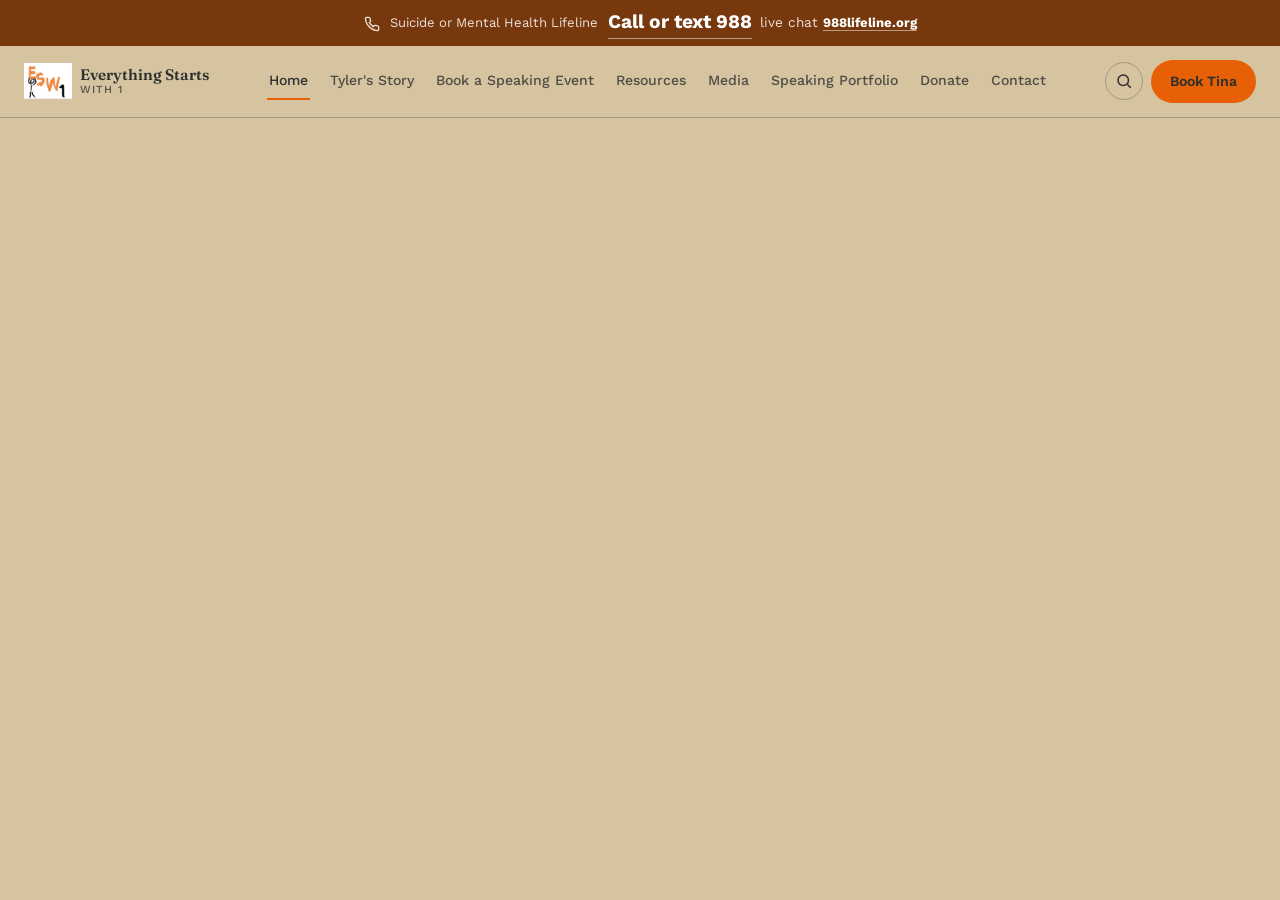
==== commit b12ae747: "Add phone icon before Suicide or Mental Health Lifeline text" ====
--- a/index.html
+++ b/index.html
@@ -13,7 +13,10 @@
 <header class="site-header">
   <div class="crisis-strip" id="help">
     <div class="container">
-      <span>Suicide or Mental Health Lifeline</span>
+      <span>
+        <svg width="16" height="16" viewBox="0 0 24 24" fill="none" stroke="currentColor" stroke-width="2" style="display:inline-block;margin-right:6px;vertical-align:middle;"><path d="M22 16.92v3a2 2 0 0 1-2.18 2 19.79 19.79 0 0 1-8.63-3.07 19.5 19.5 0 0 1-6-6 19.79 19.79 0 0 1-3.07-8.67A2 2 0 0 1 4.11 2h3a2 2 0 0 1 2 1.72 12.84 12.84 0 0 0 .7 2.81 2 2 0 0 1-.45 2.11L8.09 9.91a16 16 0 0 0 6 6l1.27-1.27a2 2 0 0 1 2.11-.45 12.84 12.84 0 0 0 2.81.7A2 2 0 0 1 22 16.92z"/></svg>
+        Suicide or Mental Health Lifeline
+      </span>
       <div style="display: flex; align-items: center; gap: 8px;">
         <a href="tel:988" style="font-size: 1.2em;"><strong>Call or text 988</strong></a>
         <span style="font-size: 0.85em;">live chat <a href="https://988lifeline.org" target="_blank" rel="noopener">988lifeline.org</a></span>
@@ -50,267 +53,3 @@
     </div>
   </div>
 </header>
-
-<!-- HERO -->
-<section class="hero tight">
-  <div class="hero-grid">
-    <div class="hero-copy">
-      <span class="eyebrow">Everything Starts With 1</span>
-      <h1>Your voice is a powerful tool. You can change the world.</h1>
-      <p class="lede">A support and resource for mental health and bullying, founded by Tina Long in memory of her son Tyler, because everything starts with one.</p>
-      <div class="btn-row">
-        <a href="tylers-story.html" class="btn btn-on-dark">Read Tyler's Story</a>
-        <a href="book-a-speaking-event.html" class="btn btn-ghost">Book a Speaking Event</a>
-      </div>
-    </div>
-    <div class="hero-image-frame">
-      <img src="tyler-uniform-color-hero.jpg" alt="Tyler Long in his JROTC dress uniform">
-      <div class="hero-image-caption">Tyler Lee Long, 1992 to 2009</div>
-    </div>
-  </div>
-</section>
-
-<!-- STORY HOOK -->
-<section id="tyler">
-  <div class="container hook-grid">
-    <img src="tyler-memorial-card.jpeg" alt="Tyler Long in his dress uniform, in loving memory 1992 to 2009">
-    <div>
-      <span class="eyebrow">Tyler's Story</span>
-      <h2>He was a rule-follower who couldn't understand cruelty.</h2>
-      <p>Tyler was high-functioning autistic, thoughtful and kind, and never understood cruelty. He died by bullycide on October 17, 2009, at 17. Since then, his mother Tina has fought to bring aw[...]
-      <div class="mission-quote">"That your voice is a powerful tool, and you can change the world."</div>
-      <a href="tylers-story.html" class="btn btn-secondary">Read his full story →</a>
-    </div>
-  </div>
-</section>
-
-<!-- MISSION / VISION / GOAL -->
-<section class="section-alt">
-  <div class="container">
-    <div class="section-head">
-      <span class="eyebrow">What We Stand For</span>
-      <h2>Mission, vision, and goal</h2>
-    </div>
-    <div class="grid-3">
-      <div class="card">
-        <div class="icon-badge">
-          <svg width="20" height="20" viewBox="0 0 24 24" fill="none" stroke="currentColor" stroke-width="2"><path d="M12 2l2.9 6.3L21 9.3l-4.5 4.4 1.1 6.3L12 17l-5.6 3 1.1-6.3L3 9.3l6.1-1z"/></svg>
-        </div>
-        <h3>Mission</h3>
-        <p>There's enough cruelty in the world. We bring the light, a resource for families who need someone in their corner, because everything starts with one.</p>
-      </div>
-      <div class="card">
-        <div class="icon-badge">
-          <svg width="20" height="20" viewBox="0 0 24 24" fill="none" stroke="currentColor" stroke-width="2"><path d="M2 12s4-7 10-7 10 7 10 7-4 7-10 7-10-7-10-7z"/><circle cx="12" cy="12" r="3"/></svg>
-        </div>
-        <h3>Vision</h3>
-        <p>That every child can learn in an environment free from bullying and harassment, and that mental health, including autism, is understood without stigma.</p>
-      </div>
-      <div class="card">
-        <div class="icon-badge">
-          <svg width="20" height="20" viewBox="0 0 24 24" fill="none" stroke="currentColor" stroke-width="2"><path d="M9 11l3 3L22 4"/><path d="M21 12v7a2 2 0 01-2 2H5a2 2 0 01-2-2V5a2 2 0 012-2h7"/></svg>
-        </div>
-        <h3>Goal</h3>
-        <p>To help children realize we're stronger together.</p>
-      </div>
-    </div>
-  </div>
-</section>
-
-<!-- HOW WE HELP -->
-<section>
-  <div class="container">
-    <div class="section-head">
-      <span class="eyebrow">How ESW1 Helps</span>
-      <h2>For anyone who comes in contact with a child touched by bullying</h2>
-      <p class="lede" style="margin:0 auto;">Everyone who supports a child needs a place to start.</p>
-    </div>
-    <div class="grid-3">
-      <div class="card">
-        <div class="icon-badge">
-          <svg width="20" height="20" viewBox="0 0 24 24" fill="none" stroke="currentColor" stroke-width="2"><path d="M20 21v-2a4 4 0 00-3-3.87M4 21v-2a4 4 0 013-3.87m9-8a4 4 0 11-8 0 4 4 0 018 0"/></svg>
-        </div>
-        <h3>For Parents</h3>
-        <p>Guidance and community, so you don't have to learn this the hard way.</p>
-        <a href="resources.html" class="btn btn-secondary" style="margin-top:8px;">Parent resources →</a>
-      </div>
-      <div class="card">
-        <div class="icon-badge">
-          <svg width="20" height="20" viewBox="0 0 24 24" fill="none" stroke="currentColor" stroke-width="2"><path d="M22 10L12 4 2 10l10 6 10-6z"/><path d="M6 12v5c0 1.5 3 3 6 3s6-1.5 6-3v-5"/></svg>
-        </div>
-        <h3>For Schools &amp; Educators</h3>
-        <p>Practical tools to learn about school safety for all kids, from a speaker who's lived it.</p>
-        <a href="resources.html" class="btn btn-secondary" style="margin-top:8px;">Educator resources →</a>
-      </div>
-      <div class="card">
-        <div class="icon-badge">
-          <svg width="20" height="20" viewBox="0 0 24 24" fill="none" stroke="currentColor" stroke-width="2"><path d="M12 20l9-5-9-5-9 5 9 5z"/><path d="M12 12L3 7l9-5 9 5-9 5z"/></svg>
-        </div>
-        <h3>For Students</h3>
-        <p>You are not alone, and your voice matters. Help is always one call away.</p>
-        <a href="resources.html" class="btn btn-secondary" style="margin-top:8px;">Student resources →</a>
-      </div>
-    </div>
-  </div>
-</section>
-
-<!-- OUR SOLUTION -->
-<section class="section-alt">
-  <div class="container">
-    <div class="section-head">
-      <span class="eyebrow">The ESW1 Solution</span>
-      <h2>A comprehensive approach, not a one-time assembly</h2>
-      <p class="lede" style="margin:0 auto;">We've learned assemblies alone aren't enough, so ESW1 brings schools a comprehensive toolkit.</p>
-    </div>
-    <div class="grid-3">
-      <div class="card">
-        <div class="icon-badge">
-          <svg width="20" height="20" viewBox="0 0 24 24" fill="none" stroke="currentColor" stroke-width="2"><path d="M12 2l2.9 6.3L21 9.3l-4.5 4.4 1.1 6.3L12 17l-5.6 3 1.1-6.3L3 9.3l6.1-1z"/></svg>
-        </div>
-        <h3>ESW1 Assembly</h3>
-        <p>Tina shares Tyler's story with students, staff, and parents.</p>
-        <a href="book-a-speaking-event.html" class="btn btn-secondary" style="margin-top:8px;">Book an assembly →</a>
-      </div>
-      <div class="card">
-        <div class="icon-badge">
-          <svg width="20" height="20" viewBox="0 0 24 24" fill="none" stroke="currentColor" stroke-width="2"><path d="M17 21v-2a4 4 0 00-4-4H5a4 4 0 00-4 4v2"/><circle cx="9" cy="7" r="4"/><path d="M23 21v-2a4 4 0 00-3-3.87"/><path d="M16 3.13a4 4 0 010 7.75"/></svg>
-        </div>
-        <h3>ESW1 Project</h3>
-        <p>"My Voice Will Not Fall Silent," a student club spreading awareness in schools.</p>
-      </div>
-      <div class="card">
-        <div class="icon-badge">
-          <svg width="20" height="20" viewBox="0 0 24 24" fill="none" stroke="currentColor" stroke-width="2"><path d="M4 19.5A2.5 2.5 0 016.5 17H20"/><path d="M6.5 2H20v20H6.5A2.5 2.5 0 014 19.5v-15A2.5 2.5 0 016.5 2z"/></svg>
-        </div>
-        <h3>ESW1 Guides</h3>
-        <p>Parent and student guides with real steps we wish we'd had for Tyler.</p>
-        <a href="resources.html" class="btn btn-secondary" style="margin-top:8px;">See the guides →</a>
-      </div>
-    </div>
-  </div>
-</section>
-
-<!-- PHOTO CAROUSEL -->
-<section class="section-alt">
-  <div class="container">
-    <div class="section-head left">
-      <span class="eyebrow">In His Own Light</span>
-      <h2>Tyler in pictures and his family today</h2>
-    </div>
-    <div class="carousel" data-carousel>
-      <button class="carousel-arrow carousel-arrow-prev" aria-label="Previous photo">
-        <svg width="24" height="24" viewBox="0 0 24 24" fill="none" stroke="currentColor" stroke-width="2"><polyline points="15 18 9 12 15 6"></polyline></svg>
-      </button>
-      <div class="carousel-track">
-        <div class="carousel-item"><img src="tyler-child-usa-shirt.jpeg" alt="Young Tyler in a patriotic USA t-shirt"><div class="cap">Tyler as a boy, full of energy and heart.</div></div>
-        <div class="carousel-item"><img src="tyler-school-portrait-young.jpeg" alt="Tyler's school portrait as a young boy"><div class="cap">School portrait, early elementary years.</div></div>
-        <div class="carousel-item"><img src="family-florida-sign.jpeg" alt="Tyler and his family on a Florida road trip"><div class="cap">Family road trip to Florida.</div></div>
-        <div class="carousel-item"><img src="tyler-uniform-flag-crop.jpeg" alt="Tyler in his JROTC uniform in front of flags"><div class="cap">Tyler in his JROTC dress uniform.</div></div>
-        <div class="carousel-item"><img src="speaking-event-stage.jpeg" alt="Tina speaking on stage with Tyler's photo on screen"><div class="cap">Tina sharing Tyler's story at a national event.</div></div>
-        <div class="carousel-item"><img src="white-house-group.jpeg" alt="Advocacy delegation outside the White House"><div class="cap">Advocating for bullying-prevention policy in Washington, D.C.</div></div>
-        <div class="carousel-item"><img src="tyler-child-red-polo.jpg" alt="Young Tyler smiling in a red and navy polo shirt"><div class="cap">Tyler as a little boy.</div></div>
-        <div class="carousel-item"><img src="tyler-child-basketball.jpg" alt="Young Tyler holding a basketball"><div class="cap">Tyler at recreation league basketball.</div></div>
-        <div class="carousel-item"><img src="tyler-teen-selfie.jpg" alt="Teenage Tyler taking a selfie with a digital camera"><div class="cap">Tyler being Tyler.</div></div>
-        <div class="carousel-item"><img src="tyler-jrotc-bw-portrait.jpg" alt="Tyler Long in his JROTC dress uniform, black and white portrait"><div class="cap">Tyler in his JROTC uniform.</div></div>
-        <div class="carousel-item"><img src="tyler-headstone-2.jpg" alt="Tyler Long's headstone, greatly loved, forever missed"><div class="cap">Tyler Lee Long, greatly loved, forever missed.</div></div>
-        <div class="carousel-item"><img src="tyler-long-humanitarian-award.jpg" alt="Sign for the Tyler Long Humanitarian Award"><div class="cap">The Tyler Long Humanitarian Award, presented each year in Tyler's honor.</div></div>
-        <div class="carousel-item"><img src="congressional-hearing-panel.jpg" alt="Advocacy panel seated at a congressional hearing on bullying"><div class="cap">Advocating for children on Capitol Hill.</div></div>
-        <div class="carousel-item"><img src="white-house-visit-1.jpg" alt="Tina and advocacy delegation outside the White House at night"><div class="cap">Another visit to Washington for bullying prevention.</div></div>
-        <div class="carousel-item"><img src="white-house-visit-2.jpg" alt="Advocacy delegation outside the White House gates"><div class="cap">Back at the White House gates.</div></div>
-        <div class="carousel-item"><img src="esw1-assembly-crowd.jpg" alt="A packed auditorium of students at an ESW1 assembly"><div class="cap">A full house at an ESW1 school assembly.</div></div>
-        <div class="carousel-item"><img src="movie-marquee-bully-2.jpg" alt="Movie theater marquee showing Bully playing in theaters"><div class="cap">Bully in theaters, spreading Tyler's story.</div></div>
-        <div class="carousel-item"><img src="esw1-chance-poster.jpg" alt="Inspirational sign reading: the most important thing you can give someone is a chance"><div class="cap">A reminder Tina keeps close.</div></div>
-        <div class="carousel-item"><img src="tina-with-friend.jpg" alt="Tina Long with a friend at an advocacy event"><div class="cap">Tina, never doing this work alone.</div></div>
-        <div class="carousel-item"><img src="tina-portrait-bw.jpg" alt="Portrait of Tina Long, black and white"><div class="cap">Tina Long, Tyler's mom.</div></div>
-        <div class="carousel-item"><img src="tina-portrait-color.jpg" alt="Portrait of Tina Long"><div class="cap">Tina Long, still telling Tyler's story.</div></div>
-        <div class="carousel-item"><img src="family-selfie-indoor.jpg" alt="Tina and family taking a selfie at home"><div class="cap">Family.</div></div>
-        <div class="carousel-item"><img src="family-portrait-bw-couple.jpg" alt="Portrait of Tina and her husband, black and white"><div class="cap">Tina and her husband.</div></div>
-        <div class="carousel-item"><img src="family-christmas-selfie.jpg" alt="Family selfie by the Christmas tree"><div class="cap">The holidays.</div></div>
-        <div class="carousel-item"><img src="family-beach-1.jpg" alt="Family photo on the beach at sunset"><div class="cap">Family time at the beach.</div></div>
-        <div class="carousel-item"><img src="family-beach-2.jpg" alt="Family photo on the beach"><div class="cap">Making new memories together.</div></div>
-        <div class="carousel-item"><img src="family-sunset-lake.jpg" alt="Tina and her husband at sunset by the lake"><div class="cap">Sunset.</div></div>
-        <div class="carousel-item"><img src="tyler-yearbook-black-shirt.jpg" alt="Tyler Long's school yearbook portrait"><div class="cap">Tyler, in his yearbook photo.</div></div>
-        <div class="carousel-item"><img src="family-christmas-three-kids.jpg" alt="Tyler with his brother and sister by the Christmas tree"><div class="cap">Tyler with his brother and sister at Christmas.</div></div>
-        <div class="carousel-item"><img src="tyler-jrotc-color-braces.jpg" alt="Tyler Long smiling in his JROTC dress uniform, in front of American and state flags"><div class="cap">Tyler in his JROTC uniform.</div></div>
-      </div>
-      <button class="carousel-arrow carousel-arrow-next" aria-label="Next photo">
-        <svg width="24" height="24" viewBox="0 0 24 24" fill="none" stroke="currentColor" stroke-width="2"><polyline points="9 18 15 12 9 6"></polyline></svg>
-      </button>
-    </div>
-    <div class="carousel-dots" data-carousel-dots></div>
-  </div>
-</section>
-
-<!-- CTA BAND -->
-<section>
-  <div class="container">
-    <div class="cta-band">
-      <div>
-        <h2>Bring Tina to your school or organization.</h2>
-        <p>A real story, told honestly, for students, parents, and educators ready to talk.</p>
-      </div>
-      <a href="book-a-speaking-event.html" class="btn btn-on-dark">Book a Speaking Event</a>
-    </div>
-  </div>
-</section>
-
-<!-- FOLLOW ALONG -->
-<section class="tight">
-  <div class="container text-center">
-    <span class="eyebrow">Stay Connected</span>
-    <h2>Follow ESW1 and Tyler's story</h2>
-    <div class="btn-row" style="justify-content:center;margin-top:12px;">
-      <a href="https://www.facebook.com/everythingstartswith1" target="_blank" rel="noopener" class="btn btn-secondary">ESW1 on Facebook</a>
-      <a href="https://twitter.com/ESW1org" target="_blank" rel="noopener" class="btn btn-secondary">ESW1 on Twitter/X</a>
-      <a href="#" class="btn btn-secondary">ESW1 on Instagram</a>
-      <a href="#" class="btn btn-secondary">Tyler's Facebook Page</a>
-    </div>
-  </div>
-</section>
-
-<footer class="site-footer">
-  <div class="container">
-    <div class="footer-grid">
-      <div>
-        <div class="footer-brand"><img src="esw1-logo.png" alt=""><span>Everything Starts With 1</span></div>
-        <p style="max-width:34ch;font-size:0.92rem;">Founded by Tina Long in memory of her son Tyler. Everything starts with one voice.</p>
-        <div class="footer-crisis">☎ Crisis support: call or text <strong>988</strong></div>
-      </div>
-      <div class="footer-col">
-        <h4>Explore</h4>
-        <a href="tylers-story.html">Tyler's Story</a>
-        <a href="resources.html">Resources</a>
-        <a href="media.html">Media</a>
-        <a href="blog.html">Speaking Portfolio</a>
-      </div>
-      <div class="footer-col">
-        <h4>Get Involved</h4>
-        <a href="book-a-speaking-event.html">Book a Speaking Event</a>
-        <a href="donate.html">Donate</a>
-        <a href="contact.html">Contact</a>
-      </div>
-      <div class="footer-col">
-        <h4>Connect</h4>
-        <div class="social-row">
-          <a href="https://www.facebook.com/everythingstartswith1" aria-label="Facebook" target="_blank" rel="noopener">
-            <svg width="16" height="16" viewBox="0 0 24 24" fill="currentColor"><path d="M22 12a10 10 0 10-11.6 9.9v-7H7.9V12h2.5V9.8c0-2.5 1.5-3.9 3.8-3.9 1.1 0 2.2.2 2.2.2v2.5h-1.3c-1.2 0-1.6.8-1.6 1.6V12h2.5l-.4 2.9H13v7a10 10 0 0022 12z"/></svg>
-          </a>
-          <a href="https://twitter.com/ESW1org" aria-label="Twitter / X" target="_blank" rel="noopener">
-            <svg width="16" height="16" viewBox="0 0 24 24" fill="currentColor"><path d="M18.9 2H22l-7.6 8.7L23.3 22h-7l-5.5-7.2L4.6 22H1.5l8.2-9.3L1 2h7.2l5 6.6L18.9 2zm-1.2 18h1.7L7.4 4h-1.8l12 16z"/></svg>
-          </a>
-          <a href="#" aria-label="Instagram">
-            <svg width="16" height="16" viewBox="0 0 24 24" fill="none" stroke="currentColor" stroke-width="2"><rect x="2" y="2" width="20" height="20" rx="5"/><circle cx="12" cy="12" r="4"/><circle cx="17.5" cy="6.5" r="1"/></svg>
-          </a>
-        </div>
-      </div>
-    </div>
-    <div class="footer-bottom">
-      <span>© 2026 Everything Starts With 1. All rights reserved.</span>
-      <span>everythingstartswith1.org</span>
-    </div>
-  </div>
-</footer>
-
-<script src="main.js"></script>
-</body>
-</html>
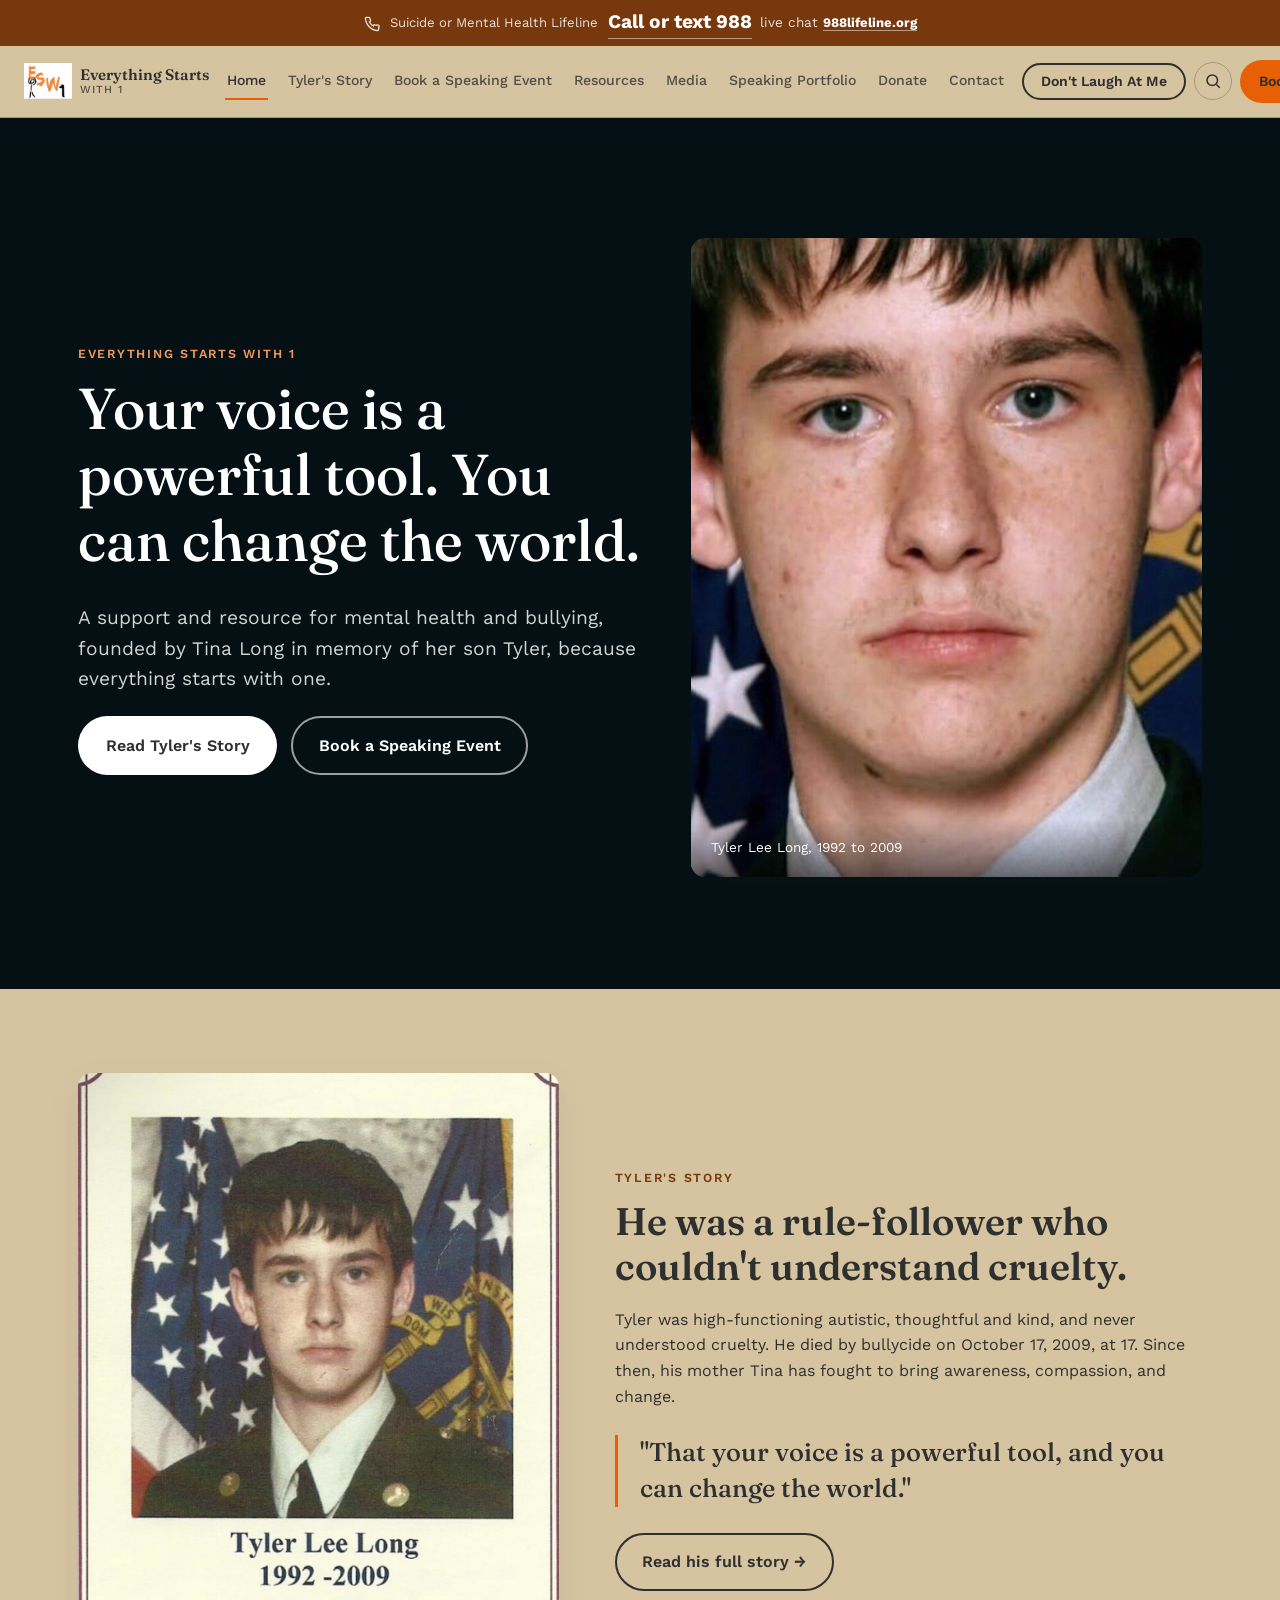
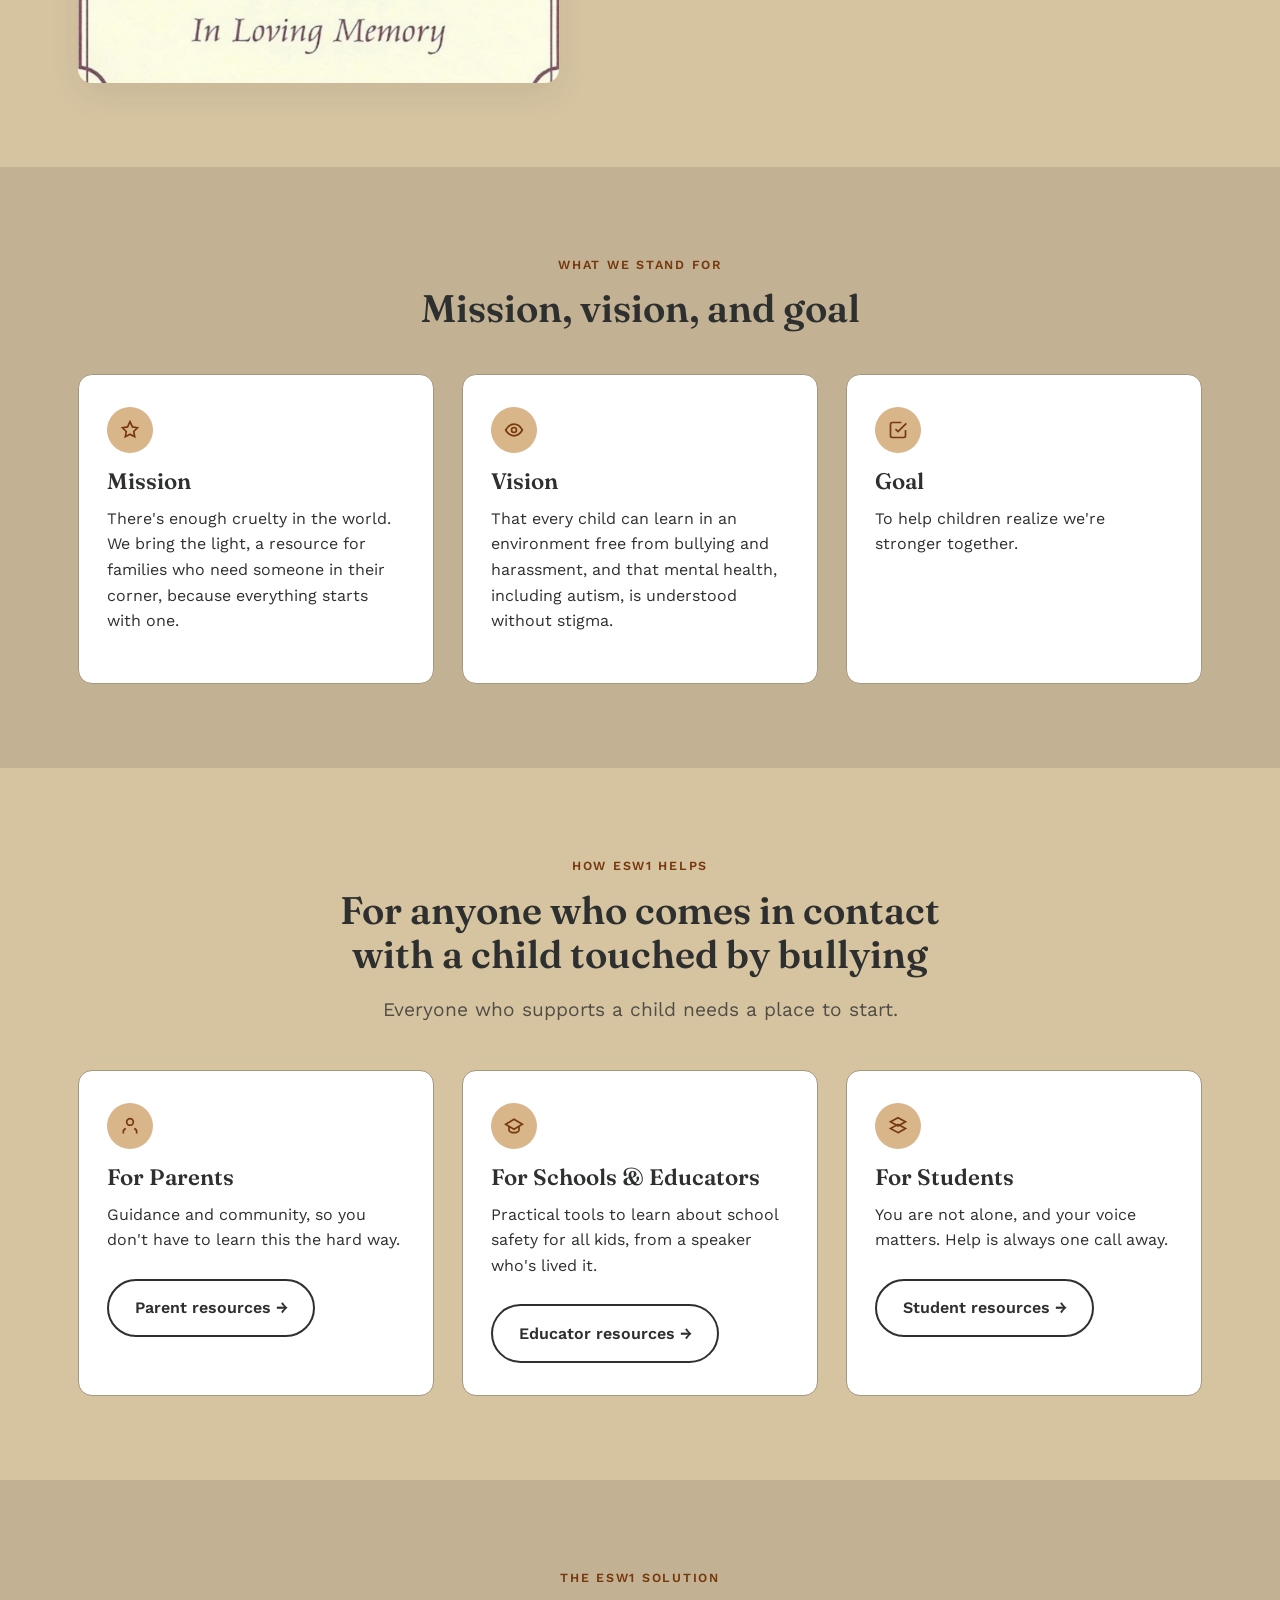
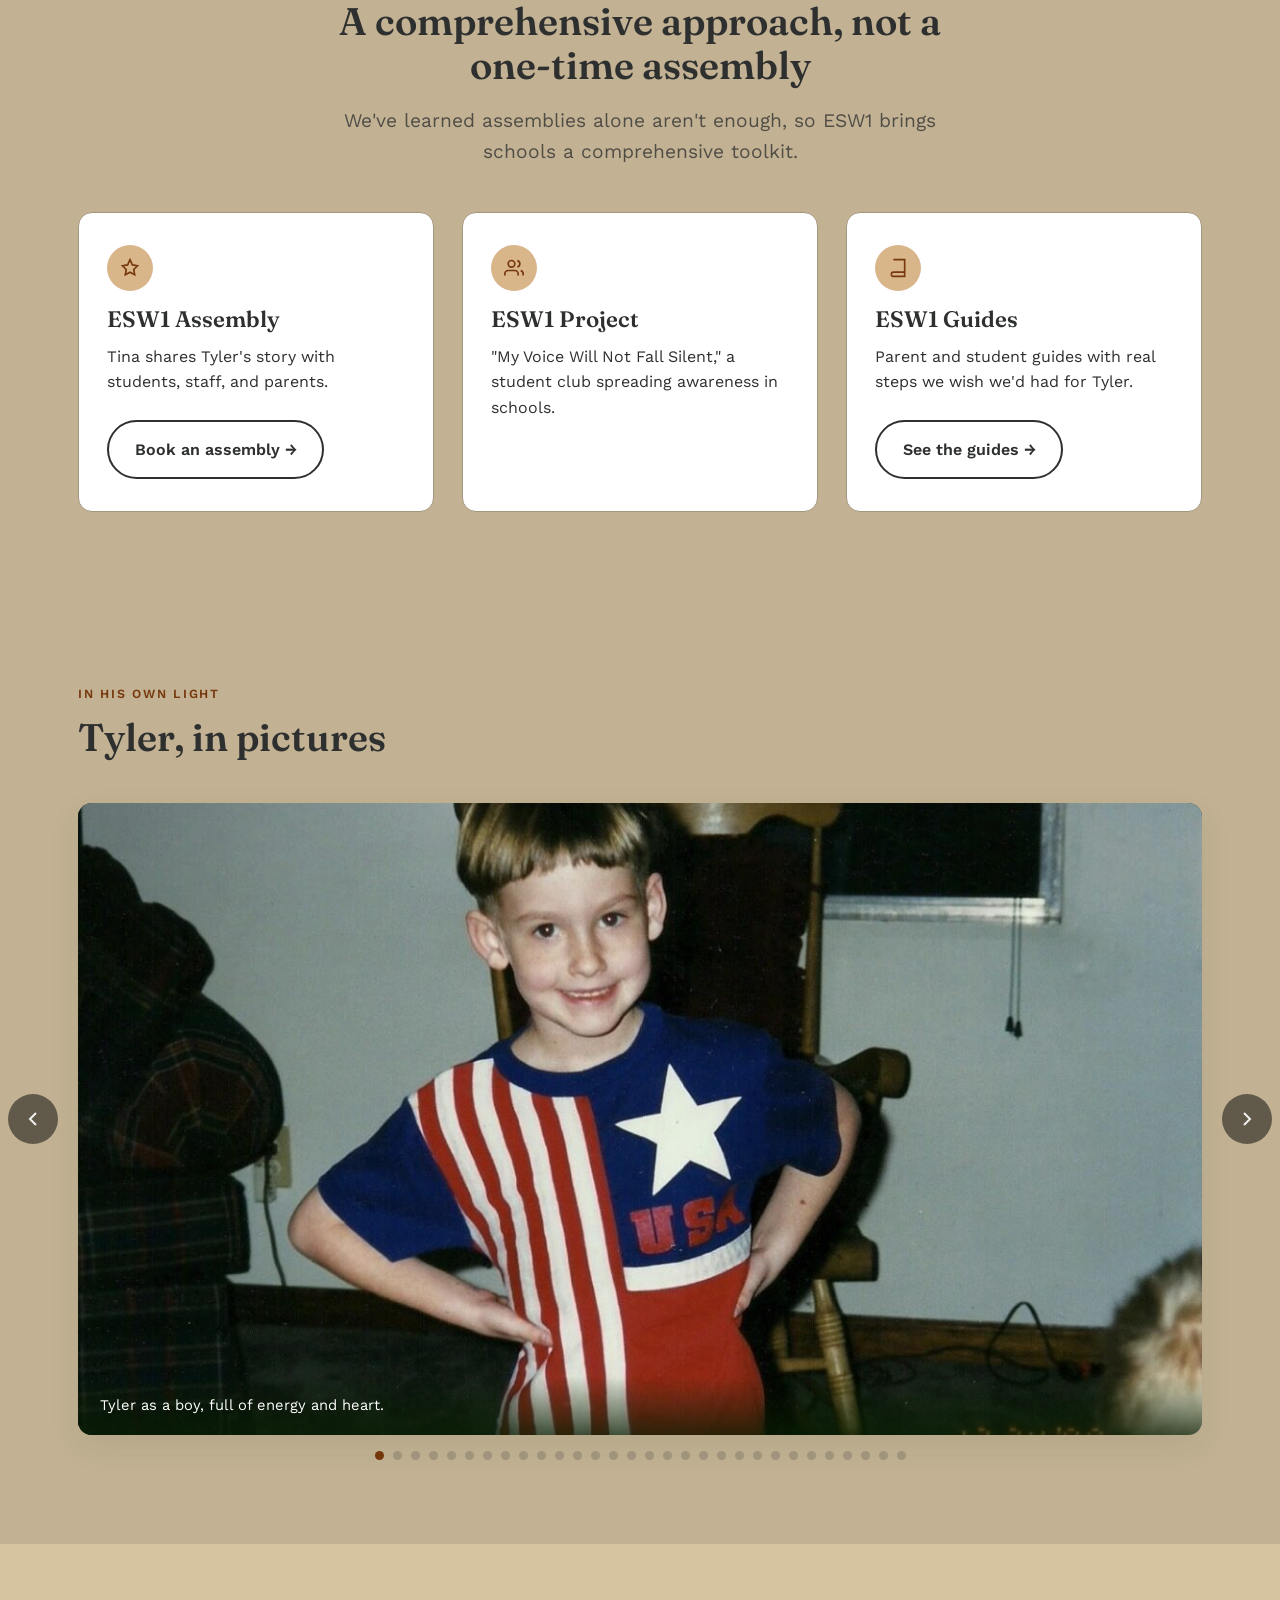
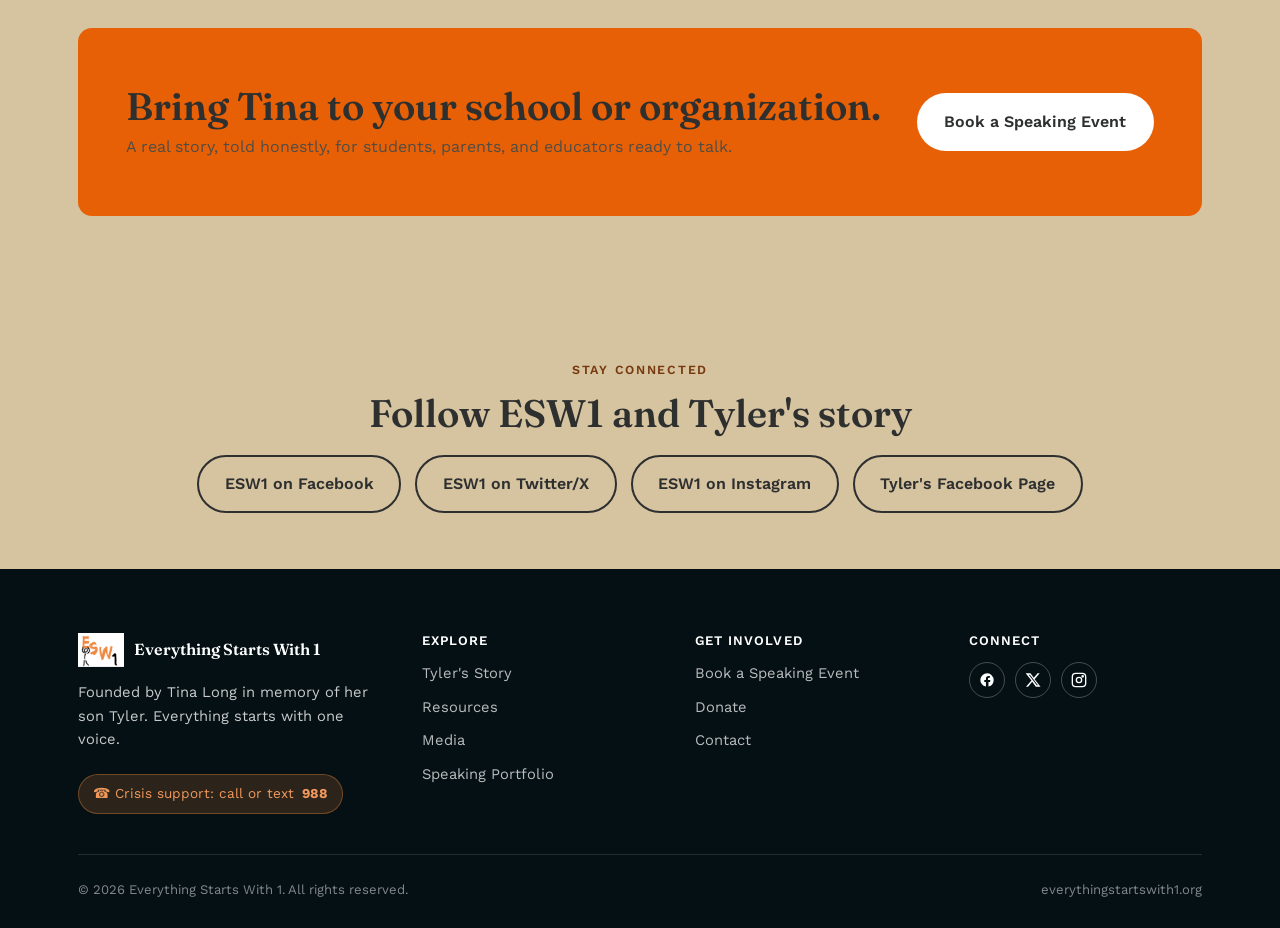
==== commit 99d8041c: "Restore index.html to the version before commit b2ec2f70f99b03934291009e6bb7b9bad889ef29" ====
--- a/index.html
+++ b/index.html
@@ -4,7 +4,7 @@
 <meta charset="UTF-8">
 <meta name="viewport" content="width=device-width, initial-scale=1.0">
 <title>Everything Starts With 1 | In Memory of Tyler Long</title>
-<meta name="description" content="Everything Starts With 1 (ESW1) is Tina Long's nonprofit honoring her son Tyler, a support and resource for mental health and bullying, and an advocate for childre[...]
+<meta name="description" content="Everything Starts With 1 (ESW1) is Tina Long's nonprofit honoring her son Tyler, a support and resource for mental health and bullying, and an advocate for children and families.">
 <link rel="icon" href="favicon.png">
 <link rel="stylesheet" href="style.css">
 </head>
@@ -14,7 +14,7 @@
   <div class="crisis-strip" id="help">
     <div class="container">
       <span>
-        <svg width="16" height="16" viewBox="0 0 24 24" fill="none" stroke="currentColor" stroke-width="2" style="display:inline-block;margin-right:6px;vertical-align:middle;"><path d="M22 16.92v3a2 2 0 0 1-2.18 2 19.79 19.79 0 0 1-8.63-3.07 19.5 19.5 0 0 1-6-6 19.79 19.79 0 0 1-3.07-8.67A2 2 0 0 1 4.11 2h3a2 2 0 0 1 2 1.72 12.84 12.84 0 0 0 .7 2.81 2 2 0 0 1-.45 2.11L8.09 9.91a16 16 0 0 0 6 6l1.27-1.27a2 2 0 0 1 2.11-.45 12.84 12.84 0 0 0 2.81.7A2 2 0 0 1 22 16.92z"/></svg>
+        <svg width="16" height="16" viewBox="0 0 24 24" fill="none" stroke="currentColor" stroke-width="2" style="display:inline-block;margin-right:6px;vertical-align:middle;"><path d="M22 16.92v3a2 2 0 0 1-2.18 2 19.8 19.8 0 0 1-8.63-3.07 19.5 19.5 0 0 1-6-6A19.8 19.8 0 0 1 2.1 4.18 2 2 0 0 1 4.09 2h3a2 2 0 0 1 2 1.72c.12.9.32 1.78.6 2.63a2 2 0 0 1-.45 2.11L8 9a16 16 0 0 0 6 6l.54-1.24a2 2 0 0 1 2.11-.45c.85.28 1.73.48 2.63.6A2 2 0 0 1 22 16.92z"/></svg>
         Suicide or Mental Health Lifeline
       </span>
       <div style="display: flex; align-items: center; gap: 8px;">
@@ -53,3 +53,267 @@
     </div>
   </div>
 </header>
+
+<!-- HERO -->
+<section class="hero tight">
+  <div class="hero-grid">
+    <div class="hero-copy">
+      <span class="eyebrow">Everything Starts With 1</span>
+      <h1>Your voice is a powerful tool. You can change the world.</h1>
+      <p class="lede">A support and resource for mental health and bullying, founded by Tina Long in memory of her son Tyler, because everything starts with one.</p>
+      <div class="btn-row">
+        <a href="tylers-story.html" class="btn btn-on-dark">Read Tyler's Story</a>
+        <a href="book-a-speaking-event.html" class="btn btn-ghost">Book a Speaking Event</a>
+      </div>
+    </div>
+    <div class="hero-image-frame">
+      <img src="tyler-uniform-color-hero.jpg" alt="Tyler Long in his JROTC dress uniform">
+      <div class="hero-image-caption">Tyler Lee Long, 1992 to 2009</div>
+    </div>
+  </div>
+</section>
+
+<!-- STORY HOOK -->
+<section id="tyler">
+  <div class="container hook-grid">
+    <img src="tyler-memorial-card.jpeg" alt="Tyler Long in his dress uniform, in loving memory 1992 to 2009">
+    <div>
+      <span class="eyebrow">Tyler's Story</span>
+      <h2>He was a rule-follower who couldn't understand cruelty.</h2>
+      <p>Tyler was high-functioning autistic, thoughtful and kind, and never understood cruelty. He died by bullycide on October 17, 2009, at 17. Since then, his mother Tina has fought to bring awareness, compassion, and change.</p>
+      <div class="mission-quote">"That your voice is a powerful tool, and you can change the world."</div>
+      <a href="tylers-story.html" class="btn btn-secondary">Read his full story →</a>
+    </div>
+  </div>
+</section>
+
+<!-- MISSION / VISION / GOAL -->
+<section class="section-alt">
+  <div class="container">
+    <div class="section-head">
+      <span class="eyebrow">What We Stand For</span>
+      <h2>Mission, vision, and goal</h2>
+    </div>
+    <div class="grid-3">
+      <div class="card">
+        <div class="icon-badge">
+          <svg width="20" height="20" viewBox="0 0 24 24" fill="none" stroke="currentColor" stroke-width="2"><path d="M12 2l2.9 6.3L21 9.3l-4.5 4.4 1.1 6.3L12 17l-5.6 3 1.1-6.3L3 9.3l6.1-1z"/></svg>
+        </div>
+        <h3>Mission</h3>
+        <p>There's enough cruelty in the world. We bring the light, a resource for families who need someone in their corner, because everything starts with one.</p>
+      </div>
+      <div class="card">
+        <div class="icon-badge">
+          <svg width="20" height="20" viewBox="0 0 24 24" fill="none" stroke="currentColor" stroke-width="2"><path d="M2 12s4-7 10-7 10 7 10 7-4 7-10 7-10-7-10-7z"/><circle cx="12" cy="12" r="3"/></svg>
+        </div>
+        <h3>Vision</h3>
+        <p>That every child can learn in an environment free from bullying and harassment, and that mental health, including autism, is understood without stigma.</p>
+      </div>
+      <div class="card">
+        <div class="icon-badge">
+          <svg width="20" height="20" viewBox="0 0 24 24" fill="none" stroke="currentColor" stroke-width="2"><path d="M9 11l3 3L22 4"/><path d="M21 12v7a2 2 0 01-2 2H5a2 2 0 01-2-2V5a2 2 0 012-2h11"/></svg>
+        </div>
+        <h3>Goal</h3>
+        <p>To help children realize we're stronger together.</p>
+      </div>
+    </div>
+  </div>
+</section>
+
+<!-- HOW WE HELP -->
+<section>
+  <div class="container">
+    <div class="section-head">
+      <span class="eyebrow">How ESW1 Helps</span>
+      <h2>For anyone who comes in contact with a child touched by bullying</h2>
+      <p class="lede" style="margin:0 auto;">Everyone who supports a child needs a place to start.</p>
+    </div>
+    <div class="grid-3">
+      <div class="card">
+        <div class="icon-badge">
+          <svg width="20" height="20" viewBox="0 0 24 24" fill="none" stroke="currentColor" stroke-width="2"><path d="M20 21v-2a4 4 0 00-3-3.87M4 21v-2a4 4 0 013-3.87m9-8a4 4 0 11-8 0 4 4 0 018 0"/></svg>
+        </div>
+        <h3>For Parents</h3>
+        <p>Guidance and community, so you don't have to learn this the hard way.</p>
+        <a href="resources.html" class="btn btn-secondary" style="margin-top:8px;">Parent resources →</a>
+      </div>
+      <div class="card">
+        <div class="icon-badge">
+          <svg width="20" height="20" viewBox="0 0 24 24" fill="none" stroke="currentColor" stroke-width="2"><path d="M22 10L12 4 2 10l10 6 10-6z"/><path d="M6 12v5c0 1.5 3 3 6 3s6-1.5 6-3v-5"/></svg>
+        </div>
+        <h3>For Schools &amp; Educators</h3>
+        <p>Practical tools to learn about school safety for all kids, from a speaker who's lived it.</p>
+        <a href="resources.html" class="btn btn-secondary" style="margin-top:8px;">Educator resources →</a>
+      </div>
+      <div class="card">
+        <div class="icon-badge">
+          <svg width="20" height="20" viewBox="0 0 24 24" fill="none" stroke="currentColor" stroke-width="2"><path d="M12 20l9-5-9-5-9 5 9 5z"/><path d="M12 12L3 7l9-5 9 5-9 5z"/></svg>
+        </div>
+        <h3>For Students</h3>
+        <p>You are not alone, and your voice matters. Help is always one call away.</p>
+        <a href="resources.html" class="btn btn-secondary" style="margin-top:8px;">Student resources →</a>
+      </div>
+    </div>
+  </div>
+</section>
+
+<!-- OUR SOLUTION -->
+<section class="section-alt">
+  <div class="container">
+    <div class="section-head">
+      <span class="eyebrow">The ESW1 Solution</span>
+      <h2>A comprehensive approach, not a one-time assembly</h2>
+      <p class="lede" style="margin:0 auto;">We've learned assemblies alone aren't enough, so ESW1 brings schools a comprehensive toolkit.</p>
+    </div>
+    <div class="grid-3">
+      <div class="card">
+        <div class="icon-badge">
+          <svg width="20" height="20" viewBox="0 0 24 24" fill="none" stroke="currentColor" stroke-width="2"><path d="M12 2l2.9 6.3L21 9.3l-4.5 4.4 1.1 6.3L12 17l-5.6 3 1.1-6.3L3 9.3l6.1-1z"/></svg>
+        </div>
+        <h3>ESW1 Assembly</h3>
+        <p>Tina shares Tyler's story with students, staff, and parents.</p>
+        <a href="book-a-speaking-event.html" class="btn btn-secondary" style="margin-top:8px;">Book an assembly →</a>
+      </div>
+      <div class="card">
+        <div class="icon-badge">
+          <svg width="20" height="20" viewBox="0 0 24 24" fill="none" stroke="currentColor" stroke-width="2"><path d="M17 21v-2a4 4 0 00-4-4H5a4 4 0 00-4 4v2"/><circle cx="9" cy="7" r="4"/><path d="M23 21v-2a4 4 0 00-3-3.87"/><path d="M16 3.13a4 4 0 010 7.75"/></svg>
+        </div>
+        <h3>ESW1 Project</h3>
+        <p>"My Voice Will Not Fall Silent," a student club spreading awareness in schools.</p>
+      </div>
+      <div class="card">
+        <div class="icon-badge">
+          <svg width="20" height="20" viewBox="0 0 24 24" fill="none" stroke="currentColor" stroke-width="2"><path d="M4 19.5A2.5 2.5 0 016.5 17H20"/><path d="M6.5 2H20v20H6.5A2.5 2.5 0 014 19.5v0"/></svg>
+        </div>
+        <h3>ESW1 Guides</h3>
+        <p>Parent and student guides with real steps we wish we'd had for Tyler.</p>
+        <a href="resources.html" class="btn btn-secondary" style="margin-top:8px;">See the guides →</a>
+      </div>
+    </div>
+  </div>
+</section>
+
+<!-- PHOTO CAROUSEL -->
+<section class="section-alt">
+  <div class="container">
+    <div class="section-head left">
+      <span class="eyebrow">In His Own Light</span>
+      <h2>Tyler, in pictures</h2>
+    </div>
+    <div class="carousel" data-carousel>
+      <button class="carousel-arrow carousel-arrow-prev" aria-label="Previous photo">
+        <svg width="24" height="24" viewBox="0 0 24 24" fill="none" stroke="currentColor" stroke-width="2"><polyline points="15 18 9 12 15 6"></polyline></svg>
+      </button>
+      <div class="carousel-track">
+        <div class="carousel-item"><img src="tyler-child-usa-shirt.jpeg" alt="Young Tyler in a patriotic USA t-shirt"><div class="cap">Tyler as a boy, full of energy and heart.</div></div>
+        <div class="carousel-item"><img src="tyler-school-portrait-young.jpeg" alt="Tyler's school portrait as a young boy"><div class="cap">School portrait, early elementary years.</div></div>
+        <div class="carousel-item"><img src="family-florida-sign.jpeg" alt="Tyler and his family on a Florida road trip"><div class="cap">Family road trip to Florida.</div></div>
+        <div class="carousel-item"><img src="tyler-uniform-flag-crop.jpeg" alt="Tyler in his JROTC uniform in front of flags"><div class="cap">Tyler in his JROTC dress uniform.</div></div>
+        <div class="carousel-item"><img src="speaking-event-stage.jpeg" alt="Tina speaking on stage with Tyler's photo on screen"><div class="cap">Tina sharing Tyler's story at a national event.</div></div>
+        <div class="carousel-item"><img src="white-house-group.jpeg" alt="Advocacy delegation outside the White House"><div class="cap">Advocating for bullying-prevention policy in Washington, D.C.</div></div>
+        <div class="carousel-item"><img src="tyler-child-red-polo.jpg" alt="Young Tyler smiling in a red and navy polo shirt"><div class="cap">Tyler as a little boy.</div></div>
+        <div class="carousel-item"><img src="tyler-child-basketball.jpg" alt="Young Tyler holding a basketball"><div class="cap">Tyler at recreation league basketball.</div></div>
+        <div class="carousel-item"><img src="tyler-teen-selfie.jpg" alt="Teenage Tyler taking a selfie with a digital camera"><div class="cap">Tyler being Tyler.</div></div>
+        <div class="carousel-item"><img src="tyler-jrotc-bw-portrait.jpg" alt="Tyler Long in his JROTC dress uniform, black and white portrait"><div class="cap">Tyler in his JROTC uniform.</div></div>
+        <div class="carousel-item"><img src="tyler-headstone-2.jpg" alt="Tyler Long's headstone, greatly loved, forever missed"><div class="cap">Tyler Lee Long, greatly loved, forever missed.</div></div>
+        <div class="carousel-item"><img src="tyler-long-humanitarian-award.jpg" alt="Sign for the Tyler Long Humanitarian Award"><div class="cap">The Tyler Long Humanitarian Award, presented each year.</div></div>
+        <div class="carousel-item"><img src="congressional-hearing-panel.jpg" alt="Advocacy panel seated at a congressional hearing on bullying"><div class="cap">Advocating for children on Capitol Hill.</div></div>
+        <div class="carousel-item"><img src="white-house-visit-1.jpg" alt="Tina and advocacy delegation outside the White House at night"><div class="cap">Another visit to Washington for bullying awareness.</div></div>
+        <div class="carousel-item"><img src="white-house-visit-2.jpg" alt="Advocacy delegation outside the White House gates"><div class="cap">Back at the White House gates.</div></div>
+        <div class="carousel-item"><img src="esw1-assembly-crowd.jpg" alt="A packed auditorium of students at an ESW1 assembly"><div class="cap">A full house at an ESW1 school assembly.</div></div>
+        <div class="carousel-item"><img src="movie-marquee-bully-2.jpg" alt="Movie theater marquee showing Bully playing in theaters"><div class="cap">Bully in theaters, spreading Tyler's story.</div></div>
+        <div class="carousel-item"><img src="esw1-chance-poster.jpg" alt="Inspirational sign reading: the most important thing you can give someone is a chance"><div class="cap">A reminder Tina keeps close.</div></div>
+        <div class="carousel-item"><img src="tina-with-friend.jpg" alt="Tina Long with a friend at an advocacy event"><div class="cap">Tina, never doing this work alone.</div></div>
+        <div class="carousel-item"><img src="tina-portrait-bw.jpg" alt="Portrait of Tina Long, black and white"><div class="cap">Tina Long, Tyler's mom.</div></div>
+        <div class="carousel-item"><img src="tina-portrait-color.jpg" alt="Portrait of Tina Long"><div class="cap">Tina Long, still telling Tyler's story.</div></div>
+        <div class="carousel-item"><img src="family-selfie-indoor.jpg" alt="Tina and family taking a selfie at home"><div class="cap">Family.</div></div>
+        <div class="carousel-item"><img src="family-portrait-bw-couple.jpg" alt="Portrait of Tina and her husband, black and white"><div class="cap">Tina and her husband.</div></div>
+        <div class="carousel-item"><img src="family-christmas-selfie.jpg" alt="Family selfie by the Christmas tree"><div class="cap">The holidays.</div></div>
+        <div class="carousel-item"><img src="family-beach-1.jpg" alt="Family photo on the beach at sunset"><div class="cap">Family time at the beach.</div></div>
+        <div class="carousel-item"><img src="family-beach-2.jpg" alt="Family photo on the beach"><div class="cap">Making new memories together.</div></div>
+        <div class="carousel-item"><img src="family-sunset-lake.jpg" alt="Tina and her husband at sunset by the lake"><div class="cap">Sunset.</div></div>
+        <div class="carousel-item"><img src="tyler-yearbook-black-shirt.jpg" alt="Tyler Long's school yearbook portrait"><div class="cap">Tyler, in his yearbook photo.</div></div>
+        <div class="carousel-item"><img src="family-christmas-three-kids.jpg" alt="Tyler with his brother and sister by the Christmas tree"><div class="cap">Tyler with his brother and sister at Christmas.</div></div>
+        <div class="carousel-item"><img src="tyler-jrotc-color-braces.jpg" alt="Tyler Long smiling in his JROTC dress uniform, in front of American and state flags"><div class="cap">Tyler in his JROTC uniform, smiling.</div></div>
+      </div>
+      <button class="carousel-arrow carousel-arrow-next" aria-label="Next photo">
+        <svg width="24" height="24" viewBox="0 0 24 24" fill="none" stroke="currentColor" stroke-width="2"><polyline points="9 18 15 12 9 6"></polyline></svg>
+      </button>
+    </div>
+    <div class="carousel-dots" data-carousel-dots></div>
+  </div>
+</section>
+
+<!-- CTA BAND -->
+<section>
+  <div class="container">
+    <div class="cta-band">
+      <div>
+        <h2>Bring Tina to your school or organization.</h2>
+        <p>A real story, told honestly, for students, parents, and educators ready to talk.</p>
+      </div>
+      <a href="book-a-speaking-event.html" class="btn btn-on-dark">Book a Speaking Event</a>
+    </div>
+  </div>
+</section>
+
+<!-- FOLLOW ALONG -->
+<section class="tight">
+  <div class="container text-center">
+    <span class="eyebrow">Stay Connected</span>
+    <h2>Follow ESW1 and Tyler's story</h2>
+    <div class="btn-row" style="justify-content:center;margin-top:12px;">
+      <a href="https://www.facebook.com/everythingstartswith1" target="_blank" rel="noopener" class="btn btn-secondary">ESW1 on Facebook</a>
+      <a href="https://twitter.com/ESW1org" target="_blank" rel="noopener" class="btn btn-secondary">ESW1 on Twitter/X</a>
+      <a href="#" class="btn btn-secondary">ESW1 on Instagram</a>
+      <a href="#" class="btn btn-secondary">Tyler's Facebook Page</a>
+    </div>
+  </div>
+</section>
+
+<footer class="site-footer">
+  <div class="container">
+    <div class="footer-grid">
+      <div>
+        <div class="footer-brand"><img src="esw1-logo.png" alt=""><span>Everything Starts With 1</span></div>
+        <p style="max-width:34ch;font-size:0.92rem;">Founded by Tina Long in memory of her son Tyler. Everything starts with one voice.</p>
+        <div class="footer-crisis">☎ Crisis support: call or text <strong>988</strong></div>
+      </div>
+      <div class="footer-col">
+        <h4>Explore</h4>
+        <a href="tylers-story.html">Tyler's Story</a>
+        <a href="resources.html">Resources</a>
+        <a href="media.html">Media</a>
+        <a href="blog.html">Speaking Portfolio</a>
+      </div>
+      <div class="footer-col">
+        <h4>Get Involved</h4>
+        <a href="book-a-speaking-event.html">Book a Speaking Event</a>
+        <a href="donate.html">Donate</a>
+        <a href="contact.html">Contact</a>
+      </div>
+      <div class="footer-col">
+        <h4>Connect</h4>
+        <div class="social-row">
+          <a href="https://www.facebook.com/everythingstartswith1" aria-label="Facebook" target="_blank" rel="noopener">
+            <svg width="16" height="16" viewBox="0 0 24 24" fill="currentColor"><path d="M22 12a10 10 0 10-11.6 9.9v-7H7.9V12h2.5V9.8c0-2.5 1.5-3.9 3.8-3.9 1.1 0 2.2.2 2.2.2v2.5h-1.3c-1.2 0-1.6.8-1.6 1.6V12H17l-.4 2.9h-2.4v7A10 10 0 0022 12z"/></svg>
+          </a>
+          <a href="https://twitter.com/ESW1org" aria-label="Twitter / X" target="_blank" rel="noopener">
+            <svg width="16" height="16" viewBox="0 0 24 24" fill="currentColor"><path d="M18.9 2H22l-7.6 8.7L23.3 22h-7l-5.5-7.2L4.6 22H1.5l8.2-9.3L1 2h7.2l5 6.6L18.9 2zm-1.2 18h1.7L7.4 4h-1.8l12.1 16z"/></svg>
+          </a>
+          <a href="#" aria-label="Instagram">
+            <svg width="16" height="16" viewBox="0 0 24 24" fill="none" stroke="currentColor" stroke-width="2"><rect x="2" y="2" width="20" height="20" rx="5"/><circle cx="12" cy="12" r="4"/><circle cx="17.5" cy="6.5" r="1"/></svg>
+          </a>
+        </div>
+      </div>
+    </div>
+    <div class="footer-bottom">
+      <span>© 2026 Everything Starts With 1. All rights reserved.</span>
+      <span>everythingstartswith1.org</span>
+    </div>
+  </div>
+</footer>
+
+<script src="main.js"></script>
+</body>
+</html>
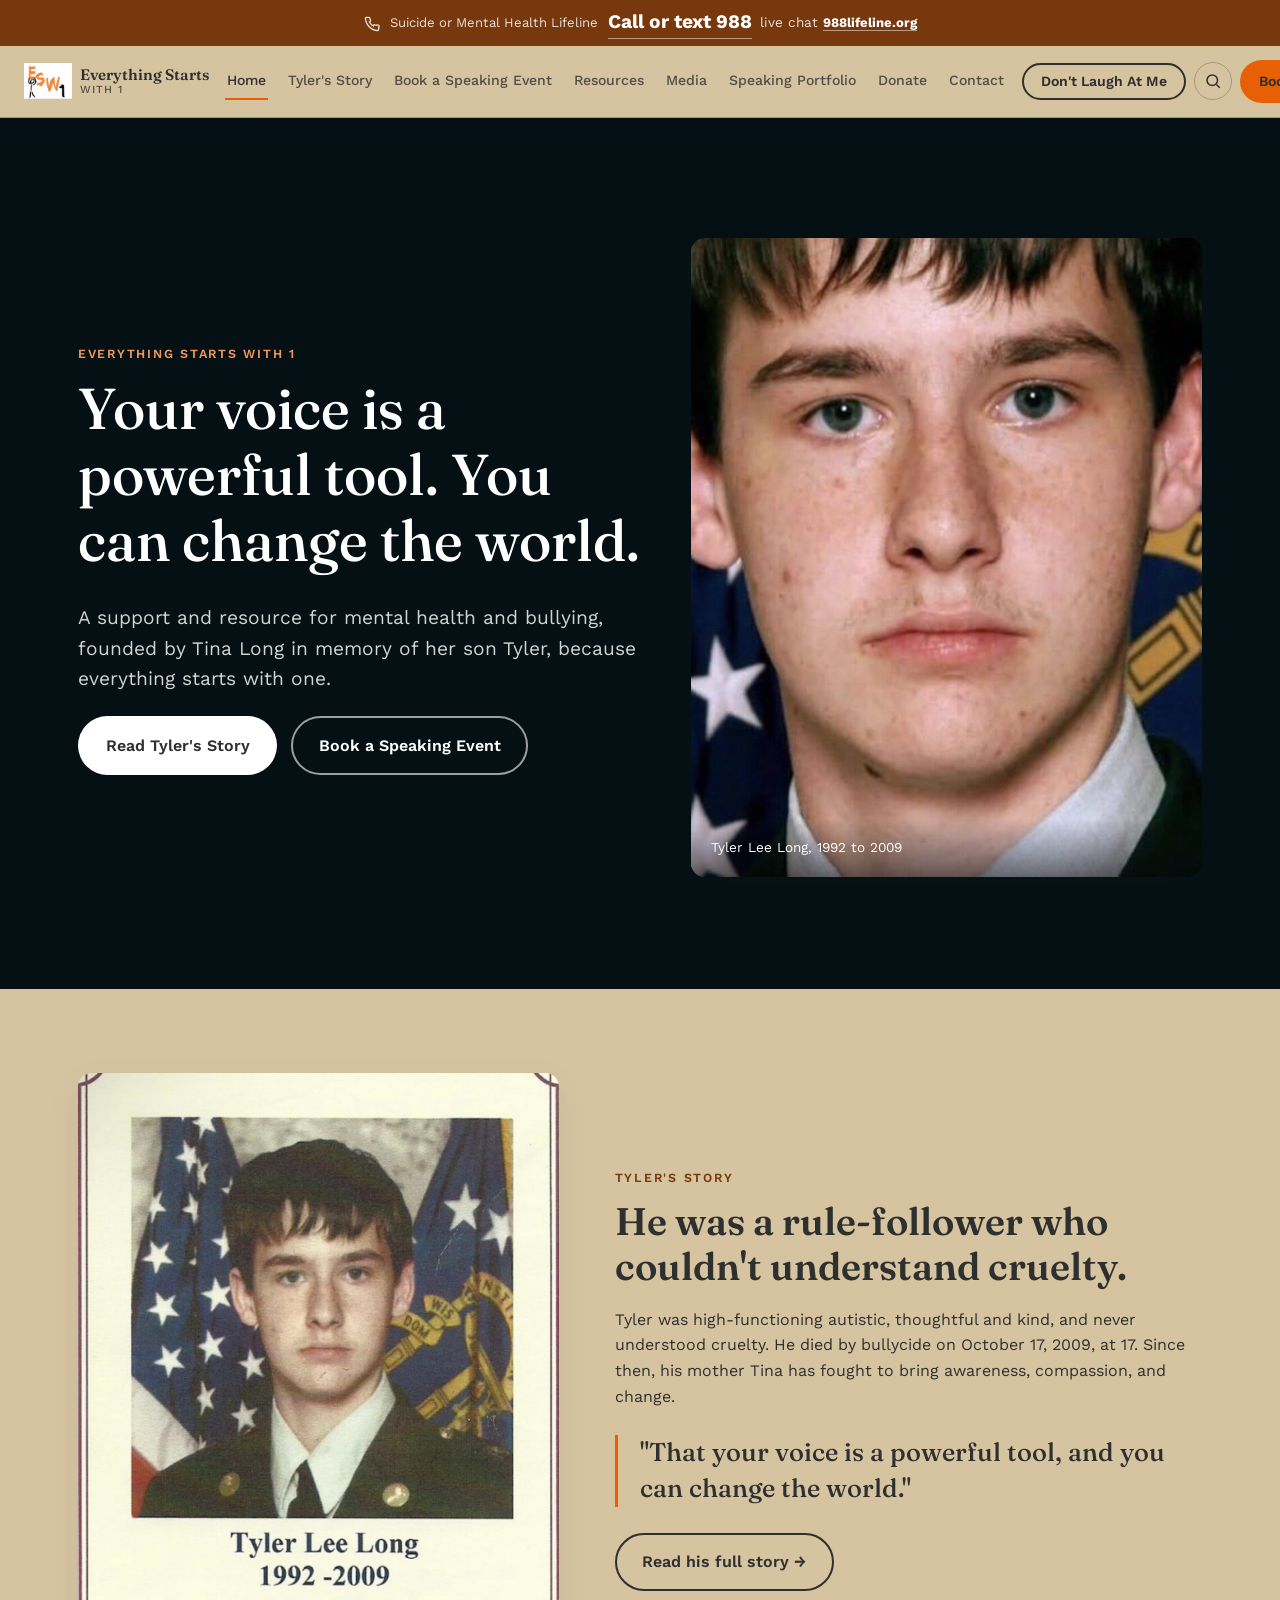
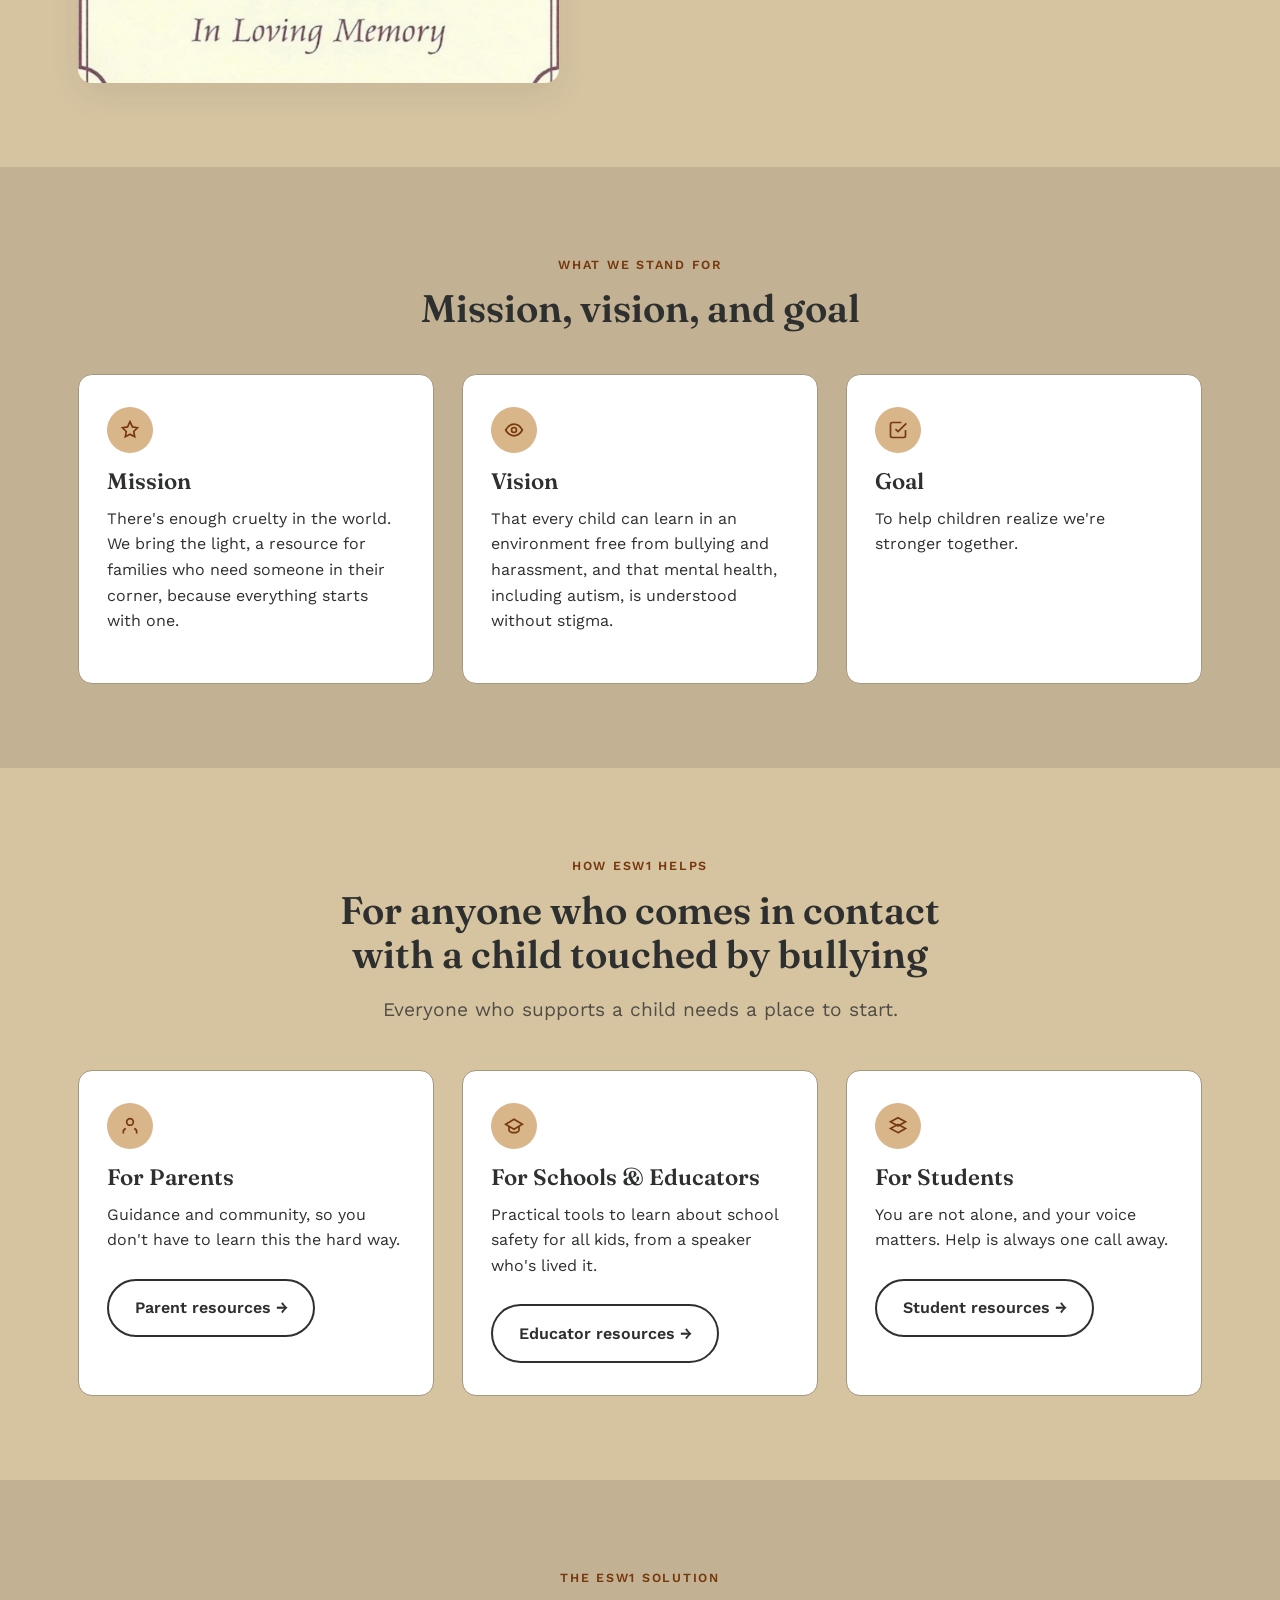
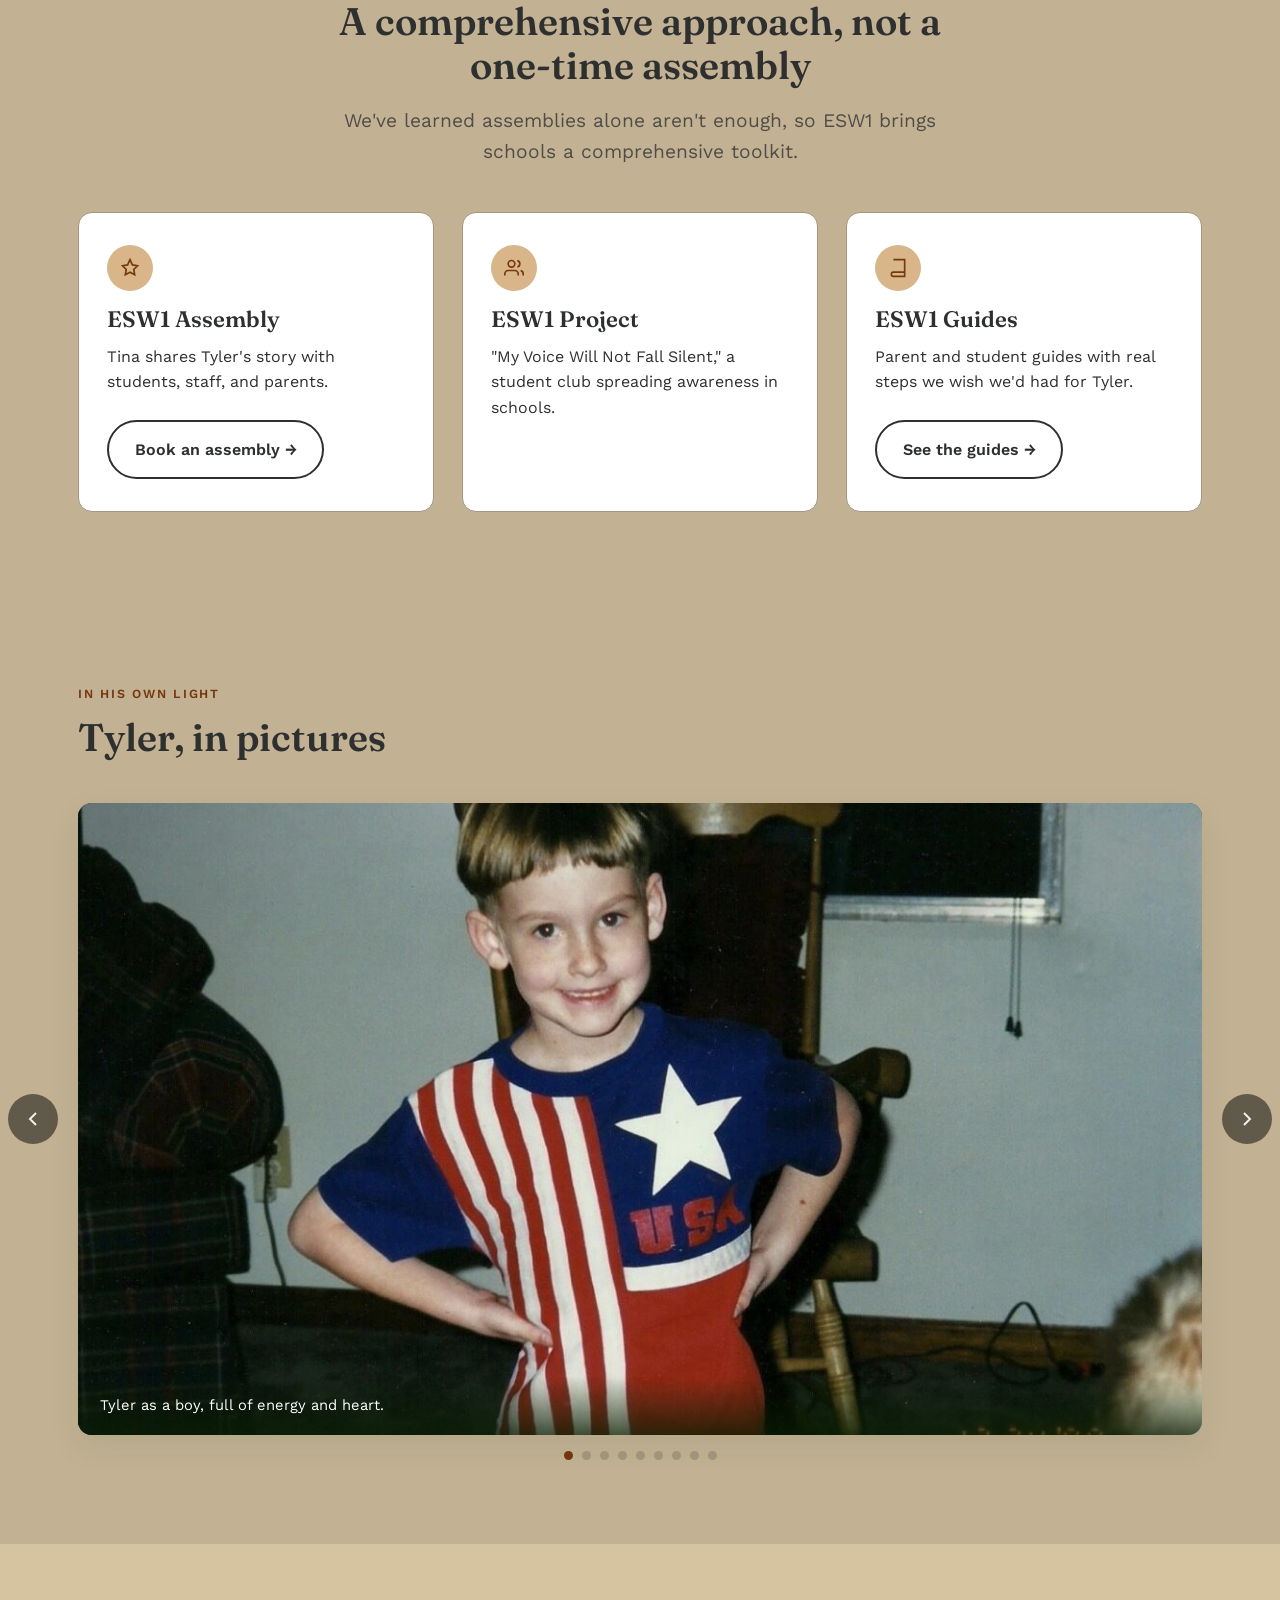
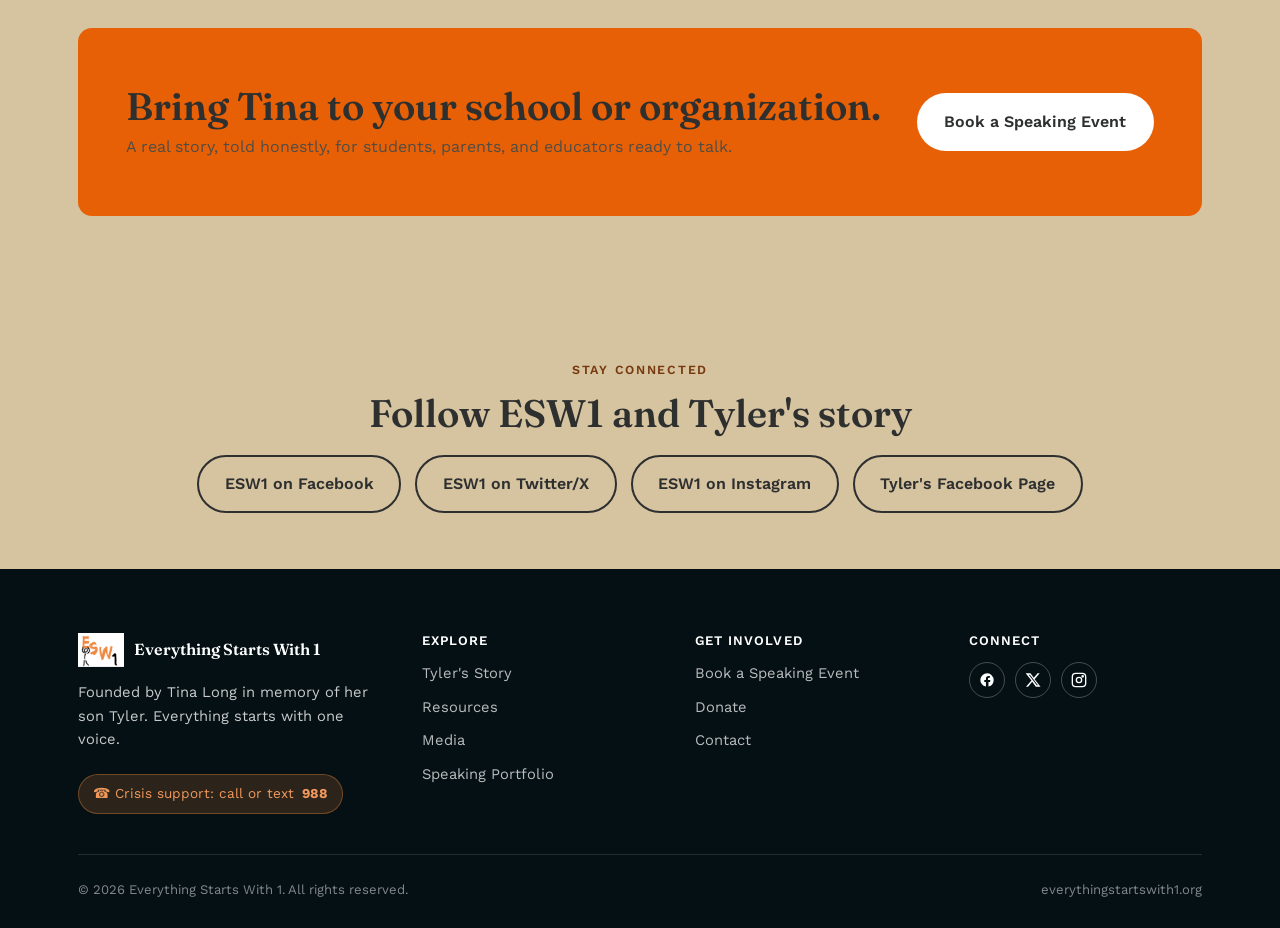
==== commit b1f0d05a: "Add the requested Tyler photos to the homepage carousel." ====
--- a/index.html
+++ b/index.html
@@ -54,7 +54,6 @@
   </div>
 </header>
 
-<!-- HERO -->
 <section class="hero tight">
   <div class="hero-grid">
     <div class="hero-copy">
@@ -73,7 +72,6 @@
   </div>
 </section>
 
-<!-- STORY HOOK -->
 <section id="tyler">
   <div class="container hook-grid">
     <img src="tyler-memorial-card.jpeg" alt="Tyler Long in his dress uniform, in loving memory 1992 to 2009">
@@ -87,7 +85,6 @@
   </div>
 </section>
 
-<!-- MISSION / VISION / GOAL -->
 <section class="section-alt">
   <div class="container">
     <div class="section-head">
@@ -95,32 +92,13 @@
       <h2>Mission, vision, and goal</h2>
     </div>
     <div class="grid-3">
-      <div class="card">
-        <div class="icon-badge">
-          <svg width="20" height="20" viewBox="0 0 24 24" fill="none" stroke="currentColor" stroke-width="2"><path d="M12 2l2.9 6.3L21 9.3l-4.5 4.4 1.1 6.3L12 17l-5.6 3 1.1-6.3L3 9.3l6.1-1z"/></svg>
-        </div>
-        <h3>Mission</h3>
-        <p>There's enough cruelty in the world. We bring the light, a resource for families who need someone in their corner, because everything starts with one.</p>
-      </div>
-      <div class="card">
-        <div class="icon-badge">
-          <svg width="20" height="20" viewBox="0 0 24 24" fill="none" stroke="currentColor" stroke-width="2"><path d="M2 12s4-7 10-7 10 7 10 7-4 7-10 7-10-7-10-7z"/><circle cx="12" cy="12" r="3"/></svg>
-        </div>
-        <h3>Vision</h3>
-        <p>That every child can learn in an environment free from bullying and harassment, and that mental health, including autism, is understood without stigma.</p>
-      </div>
-      <div class="card">
-        <div class="icon-badge">
-          <svg width="20" height="20" viewBox="0 0 24 24" fill="none" stroke="currentColor" stroke-width="2"><path d="M9 11l3 3L22 4"/><path d="M21 12v7a2 2 0 01-2 2H5a2 2 0 01-2-2V5a2 2 0 012-2h11"/></svg>
-        </div>
-        <h3>Goal</h3>
-        <p>To help children realize we're stronger together.</p>
-      </div>
-    </div>
-  </div>
-</section>
-
-<!-- HOW WE HELP -->
+      <div class="card"><div class="icon-badge"><svg width="20" height="20" viewBox="0 0 24 24" fill="none" stroke="currentColor" stroke-width="2"><path d="M12 2l2.9 6.3L21 9.3l-4.5 4.4 1.1 6.3L12 17l-5.6 3 1.1-6.3L3 9.3l6.1-1z"/></svg></div><h3>Mission</h3><p>There's enough cruelty in the world. We bring the light, a resource for families who need someone in their corner, because everything starts with one.</p></div>
+      <div class="card"><div class="icon-badge"><svg width="20" height="20" viewBox="0 0 24 24" fill="none" stroke="currentColor" stroke-width="2"><path d="M2 12s4-7 10-7 10 7 10 7-4 7-10 7-10-7-10-7z"/><circle cx="12" cy="12" r="3"/></svg></div><h3>Vision</h3><p>That every child can learn in an environment free from bullying and harassment, and that mental health, including autism, is understood without stigma.</p></div>
+      <div class="card"><div class="icon-badge"><svg width="20" height="20" viewBox="0 0 24 24" fill="none" stroke="currentColor" stroke-width="2"><path d="M9 11l3 3L22 4"/><path d="M21 12v7a2 2 0 01-2 2H5a2 2 0 01-2-2V5a2 2 0 012-2h11"/></svg></div><h3>Goal</h3><p>To help children realize we're stronger together.</p></div>
+    </div>
+  </div>
+</section>
+
 <section>
   <div class="container">
     <div class="section-head">
@@ -129,35 +107,13 @@
       <p class="lede" style="margin:0 auto;">Everyone who supports a child needs a place to start.</p>
     </div>
     <div class="grid-3">
-      <div class="card">
-        <div class="icon-badge">
-          <svg width="20" height="20" viewBox="0 0 24 24" fill="none" stroke="currentColor" stroke-width="2"><path d="M20 21v-2a4 4 0 00-3-3.87M4 21v-2a4 4 0 013-3.87m9-8a4 4 0 11-8 0 4 4 0 018 0"/></svg>
-        </div>
-        <h3>For Parents</h3>
-        <p>Guidance and community, so you don't have to learn this the hard way.</p>
-        <a href="resources.html" class="btn btn-secondary" style="margin-top:8px;">Parent resources →</a>
-      </div>
-      <div class="card">
-        <div class="icon-badge">
-          <svg width="20" height="20" viewBox="0 0 24 24" fill="none" stroke="currentColor" stroke-width="2"><path d="M22 10L12 4 2 10l10 6 10-6z"/><path d="M6 12v5c0 1.5 3 3 6 3s6-1.5 6-3v-5"/></svg>
-        </div>
-        <h3>For Schools &amp; Educators</h3>
-        <p>Practical tools to learn about school safety for all kids, from a speaker who's lived it.</p>
-        <a href="resources.html" class="btn btn-secondary" style="margin-top:8px;">Educator resources →</a>
-      </div>
-      <div class="card">
-        <div class="icon-badge">
-          <svg width="20" height="20" viewBox="0 0 24 24" fill="none" stroke="currentColor" stroke-width="2"><path d="M12 20l9-5-9-5-9 5 9 5z"/><path d="M12 12L3 7l9-5 9 5-9 5z"/></svg>
-        </div>
-        <h3>For Students</h3>
-        <p>You are not alone, and your voice matters. Help is always one call away.</p>
-        <a href="resources.html" class="btn btn-secondary" style="margin-top:8px;">Student resources →</a>
-      </div>
-    </div>
-  </div>
-</section>
-
-<!-- OUR SOLUTION -->
+      <div class="card"><div class="icon-badge"><svg width="20" height="20" viewBox="0 0 24 24" fill="none" stroke="currentColor" stroke-width="2"><path d="M20 21v-2a4 4 0 00-3-3.87M4 21v-2a4 4 0 013-3.87m9-8a4 4 0 11-8 0 4 4 0 018 0"/></svg></div><h3>For Parents</h3><p>Guidance and community, so you don't have to learn this the hard way.</p><a href="resources.html" class="btn btn-secondary" style="margin-top:8px;">Parent resources →</a></div>
+      <div class="card"><div class="icon-badge"><svg width="20" height="20" viewBox="0 0 24 24" fill="none" stroke="currentColor" stroke-width="2"><path d="M22 10L12 4 2 10l10 6 10-6z"/><path d="M6 12v5c0 1.5 3 3 6 3s6-1.5 6-3v-5"/></svg></div><h3>For Schools &amp; Educators</h3><p>Practical tools to learn about school safety for all kids, from a speaker who's lived it.</p><a href="resources.html" class="btn btn-secondary" style="margin-top:8px;">Educator resources →</a></div>
+      <div class="card"><div class="icon-badge"><svg width="20" height="20" viewBox="0 0 24 24" fill="none" stroke="currentColor" stroke-width="2"><path d="M12 20l9-5-9-5-9 5 9 5z"/><path d="M12 12L3 7l9-5 9 5-9 5z"/></svg></div><h3>For Students</h3><p>You are not alone, and your voice matters. Help is always one call away.</p><a href="resources.html" class="btn btn-secondary" style="margin-top:8px;">Student resources →</a></div>
+    </div>
+  </div>
+</section>
+
 <section class="section-alt">
   <div class="container">
     <div class="section-head">
@@ -166,34 +122,13 @@
       <p class="lede" style="margin:0 auto;">We've learned assemblies alone aren't enough, so ESW1 brings schools a comprehensive toolkit.</p>
     </div>
     <div class="grid-3">
-      <div class="card">
-        <div class="icon-badge">
-          <svg width="20" height="20" viewBox="0 0 24 24" fill="none" stroke="currentColor" stroke-width="2"><path d="M12 2l2.9 6.3L21 9.3l-4.5 4.4 1.1 6.3L12 17l-5.6 3 1.1-6.3L3 9.3l6.1-1z"/></svg>
-        </div>
-        <h3>ESW1 Assembly</h3>
-        <p>Tina shares Tyler's story with students, staff, and parents.</p>
-        <a href="book-a-speaking-event.html" class="btn btn-secondary" style="margin-top:8px;">Book an assembly →</a>
-      </div>
-      <div class="card">
-        <div class="icon-badge">
-          <svg width="20" height="20" viewBox="0 0 24 24" fill="none" stroke="currentColor" stroke-width="2"><path d="M17 21v-2a4 4 0 00-4-4H5a4 4 0 00-4 4v2"/><circle cx="9" cy="7" r="4"/><path d="M23 21v-2a4 4 0 00-3-3.87"/><path d="M16 3.13a4 4 0 010 7.75"/></svg>
-        </div>
-        <h3>ESW1 Project</h3>
-        <p>"My Voice Will Not Fall Silent," a student club spreading awareness in schools.</p>
-      </div>
-      <div class="card">
-        <div class="icon-badge">
-          <svg width="20" height="20" viewBox="0 0 24 24" fill="none" stroke="currentColor" stroke-width="2"><path d="M4 19.5A2.5 2.5 0 016.5 17H20"/><path d="M6.5 2H20v20H6.5A2.5 2.5 0 014 19.5v0"/></svg>
-        </div>
-        <h3>ESW1 Guides</h3>
-        <p>Parent and student guides with real steps we wish we'd had for Tyler.</p>
-        <a href="resources.html" class="btn btn-secondary" style="margin-top:8px;">See the guides →</a>
-      </div>
-    </div>
-  </div>
-</section>
-
-<!-- PHOTO CAROUSEL -->
+      <div class="card"><div class="icon-badge"><svg width="20" height="20" viewBox="0 0 24 24" fill="none" stroke="currentColor" stroke-width="2"><path d="M12 2l2.9 6.3L21 9.3l-4.5 4.4 1.1 6.3L12 17l-5.6 3 1.1-6.3L3 9.3l6.1-1z"/></svg></div><h3>ESW1 Assembly</h3><p>Tina shares Tyler's story with students, staff, and parents.</p><a href="book-a-speaking-event.html" class="btn btn-secondary" style="margin-top:8px;">Book an assembly →</a></div>
+      <div class="card"><div class="icon-badge"><svg width="20" height="20" viewBox="0 0 24 24" fill="none" stroke="currentColor" stroke-width="2"><path d="M17 21v-2a4 4 0 00-4-4H5a4 4 0 00-4 4v2"/><circle cx="9" cy="7" r="4"/><path d="M23 21v-2a4 4 0 00-3-3.87"/><path d="M16 3.13a4 4 0 010 7.75"/></svg></div><h3>ESW1 Project</h3><p>"My Voice Will Not Fall Silent," a student club spreading awareness in schools.</p></div>
+      <div class="card"><div class="icon-badge"><svg width="20" height="20" viewBox="0 0 24 24" fill="none" stroke="currentColor" stroke-width="2"><path d="M4 19.5A2.5 2.5 0 016.5 17H20"/><path d="M6.5 2H20v20H6.5A2.5 2.5 0 014 19.5v0"/></svg></div><h3>ESW1 Guides</h3><p>Parent and student guides with real steps we wish we'd had for Tyler.</p><a href="resources.html" class="btn btn-secondary" style="margin-top:8px;">See the guides →</a></div>
+    </div>
+  </div>
+</section>
+
 <section class="section-alt">
   <div class="container">
     <div class="section-head left">
@@ -201,50 +136,24 @@
       <h2>Tyler, in pictures</h2>
     </div>
     <div class="carousel" data-carousel>
-      <button class="carousel-arrow carousel-arrow-prev" aria-label="Previous photo">
-        <svg width="24" height="24" viewBox="0 0 24 24" fill="none" stroke="currentColor" stroke-width="2"><polyline points="15 18 9 12 15 6"></polyline></svg>
-      </button>
+      <button class="carousel-arrow carousel-arrow-prev" aria-label="Previous photo"><svg width="24" height="24" viewBox="0 0 24 24" fill="none" stroke="currentColor" stroke-width="2"><polyline points="15 18 9 12 15 6"></polyline></svg></button>
       <div class="carousel-track">
         <div class="carousel-item"><img src="tyler-child-usa-shirt.jpeg" alt="Young Tyler in a patriotic USA t-shirt"><div class="cap">Tyler as a boy, full of energy and heart.</div></div>
-        <div class="carousel-item"><img src="tyler-school-portrait-young.jpeg" alt="Tyler's school portrait as a young boy"><div class="cap">School portrait, early elementary years.</div></div>
-        <div class="carousel-item"><img src="family-florida-sign.jpeg" alt="Tyler and his family on a Florida road trip"><div class="cap">Family road trip to Florida.</div></div>
-        <div class="carousel-item"><img src="tyler-uniform-flag-crop.jpeg" alt="Tyler in his JROTC uniform in front of flags"><div class="cap">Tyler in his JROTC dress uniform.</div></div>
-        <div class="carousel-item"><img src="speaking-event-stage.jpeg" alt="Tina speaking on stage with Tyler's photo on screen"><div class="cap">Tina sharing Tyler's story at a national event.</div></div>
-        <div class="carousel-item"><img src="white-house-group.jpeg" alt="Advocacy delegation outside the White House"><div class="cap">Advocating for bullying-prevention policy in Washington, D.C.</div></div>
+        <div class="carousel-item"><img src="tyler-memorial-card.jpeg" alt="Tyler Long in his dress uniform, in loving memory 1992 to 2009"><div class="cap">Tyler remembered with love.</div></div>
+        <div class="carousel-item"><img src="tyler-uniform-color-hero.jpg" alt="Tyler Long in his JROTC dress uniform"><div class="cap">Tyler in his JROTC dress uniform.</div></div>
         <div class="carousel-item"><img src="tyler-child-red-polo.jpg" alt="Young Tyler smiling in a red and navy polo shirt"><div class="cap">Tyler as a little boy.</div></div>
         <div class="carousel-item"><img src="tyler-child-basketball.jpg" alt="Young Tyler holding a basketball"><div class="cap">Tyler at recreation league basketball.</div></div>
         <div class="carousel-item"><img src="tyler-teen-selfie.jpg" alt="Teenage Tyler taking a selfie with a digital camera"><div class="cap">Tyler being Tyler.</div></div>
-        <div class="carousel-item"><img src="tyler-jrotc-bw-portrait.jpg" alt="Tyler Long in his JROTC dress uniform, black and white portrait"><div class="cap">Tyler in his JROTC uniform.</div></div>
-        <div class="carousel-item"><img src="tyler-headstone-2.jpg" alt="Tyler Long's headstone, greatly loved, forever missed"><div class="cap">Tyler Lee Long, greatly loved, forever missed.</div></div>
-        <div class="carousel-item"><img src="tyler-long-humanitarian-award.jpg" alt="Sign for the Tyler Long Humanitarian Award"><div class="cap">The Tyler Long Humanitarian Award, presented each year.</div></div>
-        <div class="carousel-item"><img src="congressional-hearing-panel.jpg" alt="Advocacy panel seated at a congressional hearing on bullying"><div class="cap">Advocating for children on Capitol Hill.</div></div>
-        <div class="carousel-item"><img src="white-house-visit-1.jpg" alt="Tina and advocacy delegation outside the White House at night"><div class="cap">Another visit to Washington for bullying awareness.</div></div>
-        <div class="carousel-item"><img src="white-house-visit-2.jpg" alt="Advocacy delegation outside the White House gates"><div class="cap">Back at the White House gates.</div></div>
-        <div class="carousel-item"><img src="esw1-assembly-crowd.jpg" alt="A packed auditorium of students at an ESW1 assembly"><div class="cap">A full house at an ESW1 school assembly.</div></div>
-        <div class="carousel-item"><img src="movie-marquee-bully-2.jpg" alt="Movie theater marquee showing Bully playing in theaters"><div class="cap">Bully in theaters, spreading Tyler's story.</div></div>
-        <div class="carousel-item"><img src="esw1-chance-poster.jpg" alt="Inspirational sign reading: the most important thing you can give someone is a chance"><div class="cap">A reminder Tina keeps close.</div></div>
-        <div class="carousel-item"><img src="tina-with-friend.jpg" alt="Tina Long with a friend at an advocacy event"><div class="cap">Tina, never doing this work alone.</div></div>
-        <div class="carousel-item"><img src="tina-portrait-bw.jpg" alt="Portrait of Tina Long, black and white"><div class="cap">Tina Long, Tyler's mom.</div></div>
-        <div class="carousel-item"><img src="tina-portrait-color.jpg" alt="Portrait of Tina Long"><div class="cap">Tina Long, still telling Tyler's story.</div></div>
-        <div class="carousel-item"><img src="family-selfie-indoor.jpg" alt="Tina and family taking a selfie at home"><div class="cap">Family.</div></div>
-        <div class="carousel-item"><img src="family-portrait-bw-couple.jpg" alt="Portrait of Tina and her husband, black and white"><div class="cap">Tina and her husband.</div></div>
-        <div class="carousel-item"><img src="family-christmas-selfie.jpg" alt="Family selfie by the Christmas tree"><div class="cap">The holidays.</div></div>
-        <div class="carousel-item"><img src="family-beach-1.jpg" alt="Family photo on the beach at sunset"><div class="cap">Family time at the beach.</div></div>
-        <div class="carousel-item"><img src="family-beach-2.jpg" alt="Family photo on the beach"><div class="cap">Making new memories together.</div></div>
-        <div class="carousel-item"><img src="family-sunset-lake.jpg" alt="Tina and her husband at sunset by the lake"><div class="cap">Sunset.</div></div>
         <div class="carousel-item"><img src="tyler-yearbook-black-shirt.jpg" alt="Tyler Long's school yearbook portrait"><div class="cap">Tyler, in his yearbook photo.</div></div>
-        <div class="carousel-item"><img src="family-christmas-three-kids.jpg" alt="Tyler with his brother and sister by the Christmas tree"><div class="cap">Tyler with his brother and sister at Christmas.</div></div>
         <div class="carousel-item"><img src="tyler-jrotc-color-braces.jpg" alt="Tyler Long smiling in his JROTC dress uniform, in front of American and state flags"><div class="cap">Tyler in his JROTC uniform, smiling.</div></div>
-      </div>
-      <button class="carousel-arrow carousel-arrow-next" aria-label="Next photo">
-        <svg width="24" height="24" viewBox="0 0 24 24" fill="none" stroke="currentColor" stroke-width="2"><polyline points="9 18 15 12 9 6"></polyline></svg>
-      </button>
+        <div class="carousel-item"><img src="tyler-headstone.jpeg" alt="Tyler Long's headstone, greatly loved, forever missed"><div class="cap">Tyler Lee Long, greatly loved, forever missed.</div></div>
+      </div>
+      <button class="carousel-arrow carousel-arrow-next" aria-label="Next photo"><svg width="24" height="24" viewBox="0 0 24 24" fill="none" stroke="currentColor" stroke-width="2"><polyline points="9 18 15 12 9 6"></polyline></svg></button>
     </div>
     <div class="carousel-dots" data-carousel-dots></div>
   </div>
 </section>
 
-<!-- CTA BAND -->
 <section>
   <div class="container">
     <div class="cta-band">
@@ -257,7 +166,6 @@
   </div>
 </section>
 
-<!-- FOLLOW ALONG -->
 <section class="tight">
   <div class="container text-center">
     <span class="eyebrow">Stay Connected</span>
@@ -295,22 +203,13 @@
       <div class="footer-col">
         <h4>Connect</h4>
         <div class="social-row">
-          <a href="https://www.facebook.com/everythingstartswith1" aria-label="Facebook" target="_blank" rel="noopener">
-            <svg width="16" height="16" viewBox="0 0 24 24" fill="currentColor"><path d="M22 12a10 10 0 10-11.6 9.9v-7H7.9V12h2.5V9.8c0-2.5 1.5-3.9 3.8-3.9 1.1 0 2.2.2 2.2.2v2.5h-1.3c-1.2 0-1.6.8-1.6 1.6V12H17l-.4 2.9h-2.4v7A10 10 0 0022 12z"/></svg>
-          </a>
-          <a href="https://twitter.com/ESW1org" aria-label="Twitter / X" target="_blank" rel="noopener">
-            <svg width="16" height="16" viewBox="0 0 24 24" fill="currentColor"><path d="M18.9 2H22l-7.6 8.7L23.3 22h-7l-5.5-7.2L4.6 22H1.5l8.2-9.3L1 2h7.2l5 6.6L18.9 2zm-1.2 18h1.7L7.4 4h-1.8l12.1 16z"/></svg>
-          </a>
-          <a href="#" aria-label="Instagram">
-            <svg width="16" height="16" viewBox="0 0 24 24" fill="none" stroke="currentColor" stroke-width="2"><rect x="2" y="2" width="20" height="20" rx="5"/><circle cx="12" cy="12" r="4"/><circle cx="17.5" cy="6.5" r="1"/></svg>
-          </a>
+          <a href="https://www.facebook.com/everythingstartswith1" aria-label="Facebook" target="_blank" rel="noopener"><svg width="16" height="16" viewBox="0 0 24 24" fill="currentColor"><path d="M22 12a10 10 0 10-11.6 9.9v-7H7.9V12h2.5V9.8c0-2.5 1.5-3.9 3.8-3.9 1.1 0 2.2.2 2.2.2v2.5h-1.3c-1.2 0-1.6.8-1.6 1.6V12H17l-.4 2.9h-2.4v7A10 10 0 0022 12z"/></svg></a>
+          <a href="https://twitter.com/ESW1org" aria-label="Twitter / X" target="_blank" rel="noopener"><svg width="16" height="16" viewBox="0 0 24 24" fill="currentColor"><path d="M18.9 2H22l-7.6 8.7L23.3 22h-7l-5.5-7.2L4.6 22H1.5l8.2-9.3L1 2h7.2l5 6.6L18.9 2zm-1.2 18h1.7L7.4 4h-1.8l12.1 16z"/></svg></a>
+          <a href="#" aria-label="Instagram"><svg width="16" height="16" viewBox="0 0 24 24" fill="none" stroke="currentColor" stroke-width="2"><rect x="2" y="2" width="20" height="20" rx="5"/><circle cx="12" cy="12" r="4"/><circle cx="17.5" cy="6.5" r="1"/></svg></a>
         </div>
       </div>
     </div>
-    <div class="footer-bottom">
-      <span>© 2026 Everything Starts With 1. All rights reserved.</span>
-      <span>everythingstartswith1.org</span>
-    </div>
+    <div class="footer-bottom"><span>© 2026 Everything Starts With 1. All rights reserved.</span><span>everythingstartswith1.org</span></div>
   </div>
 </footer>
 
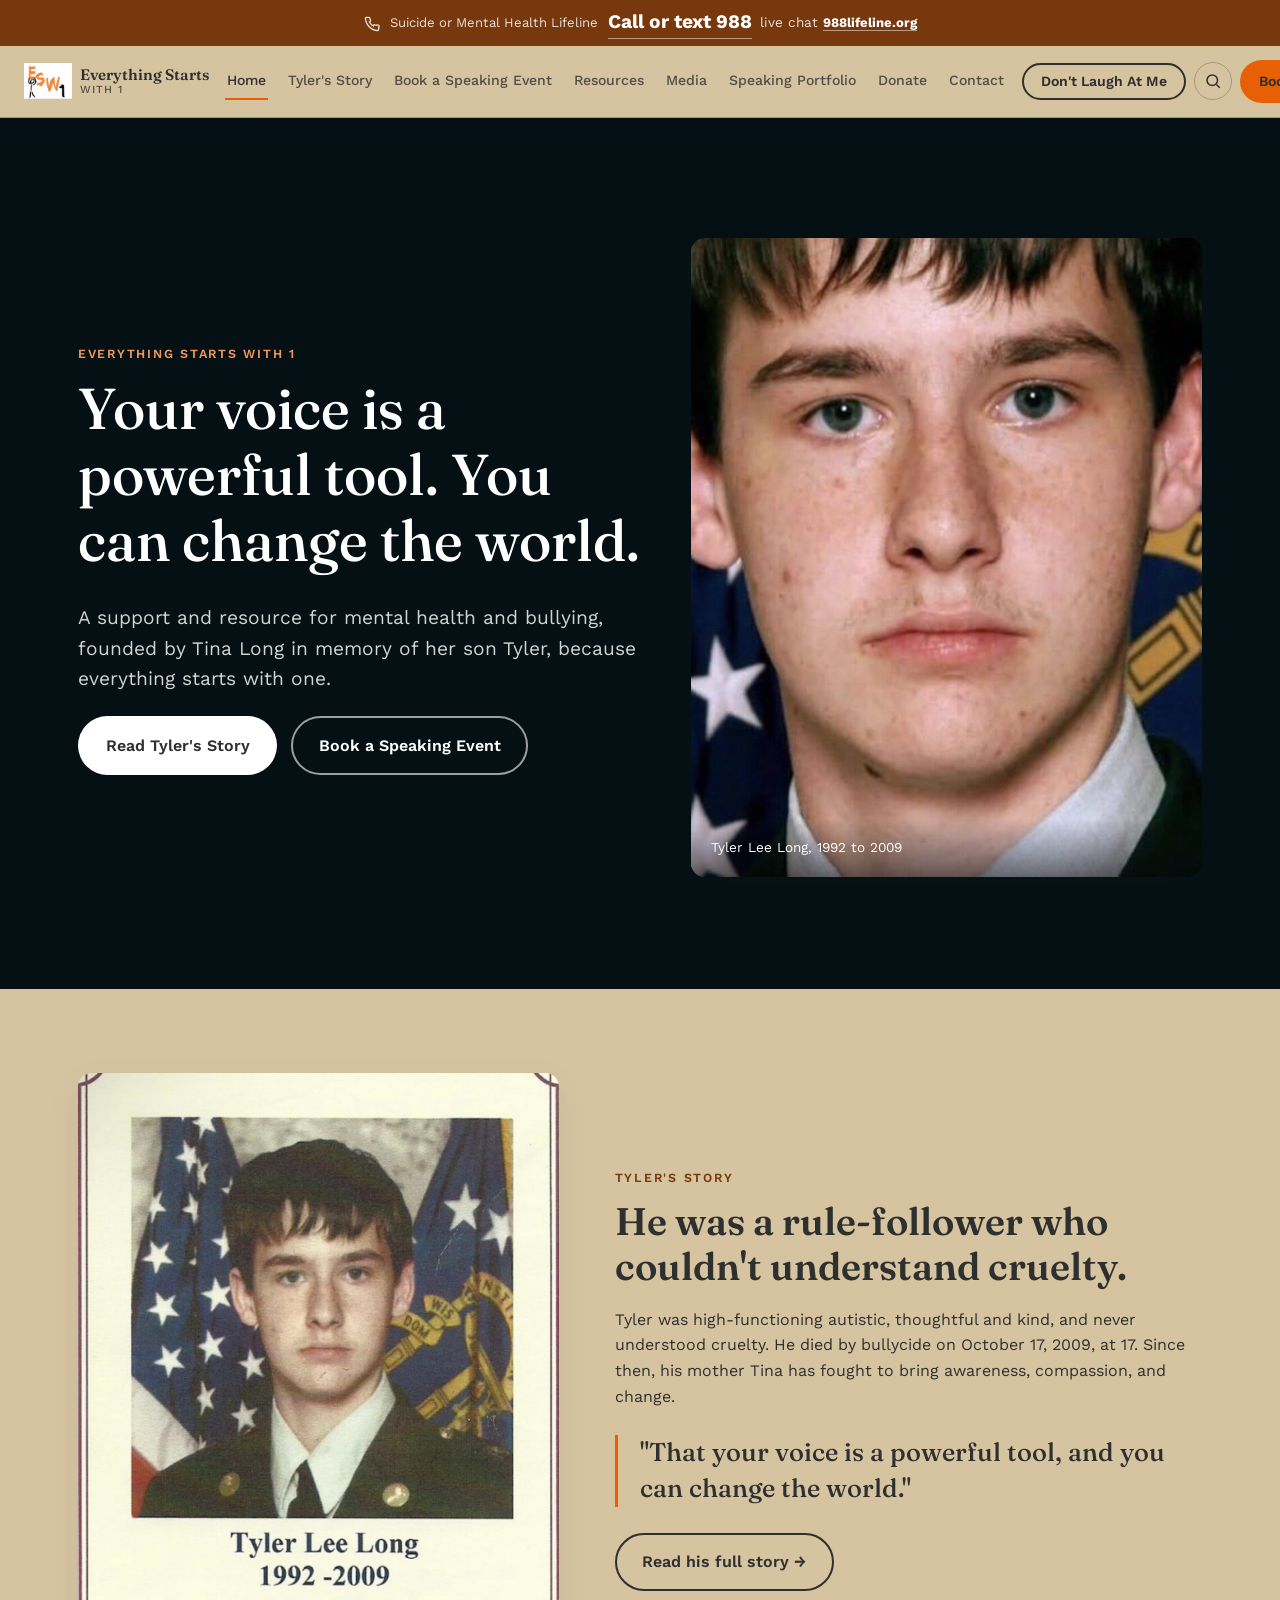
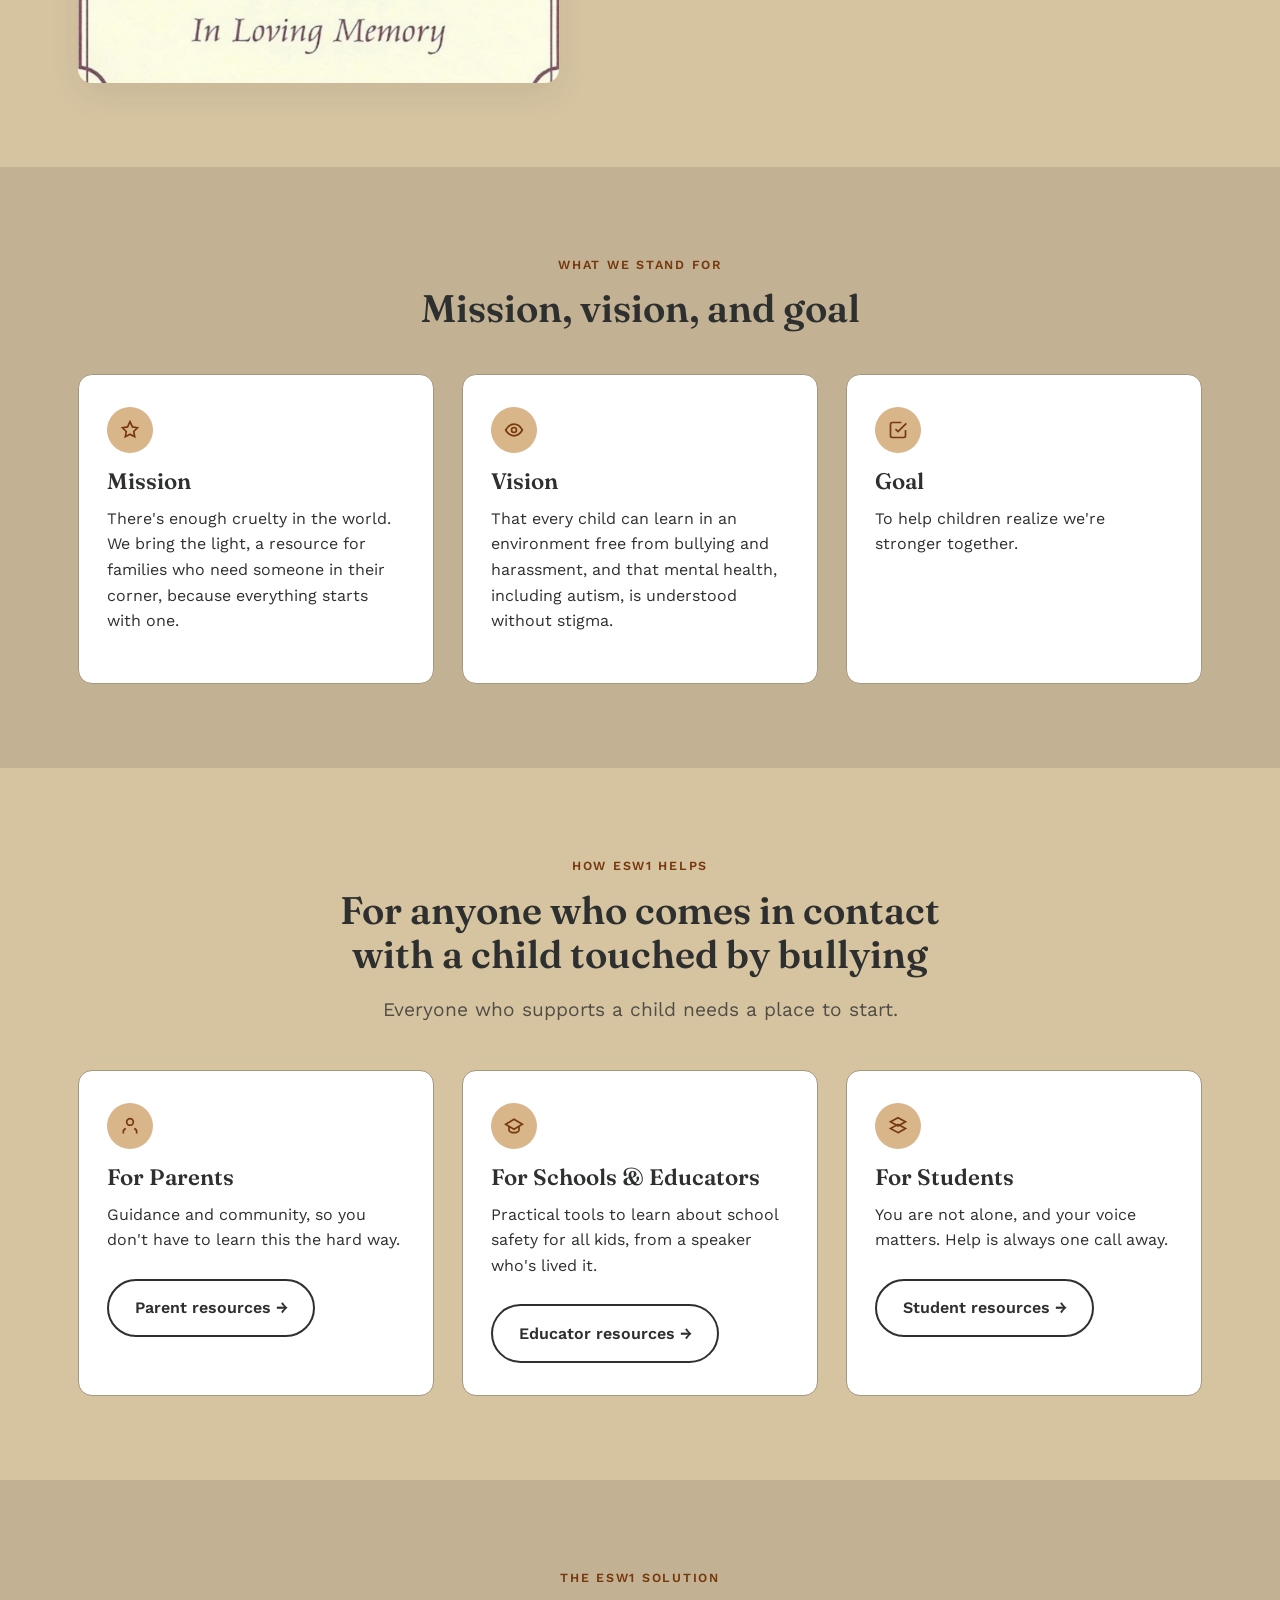
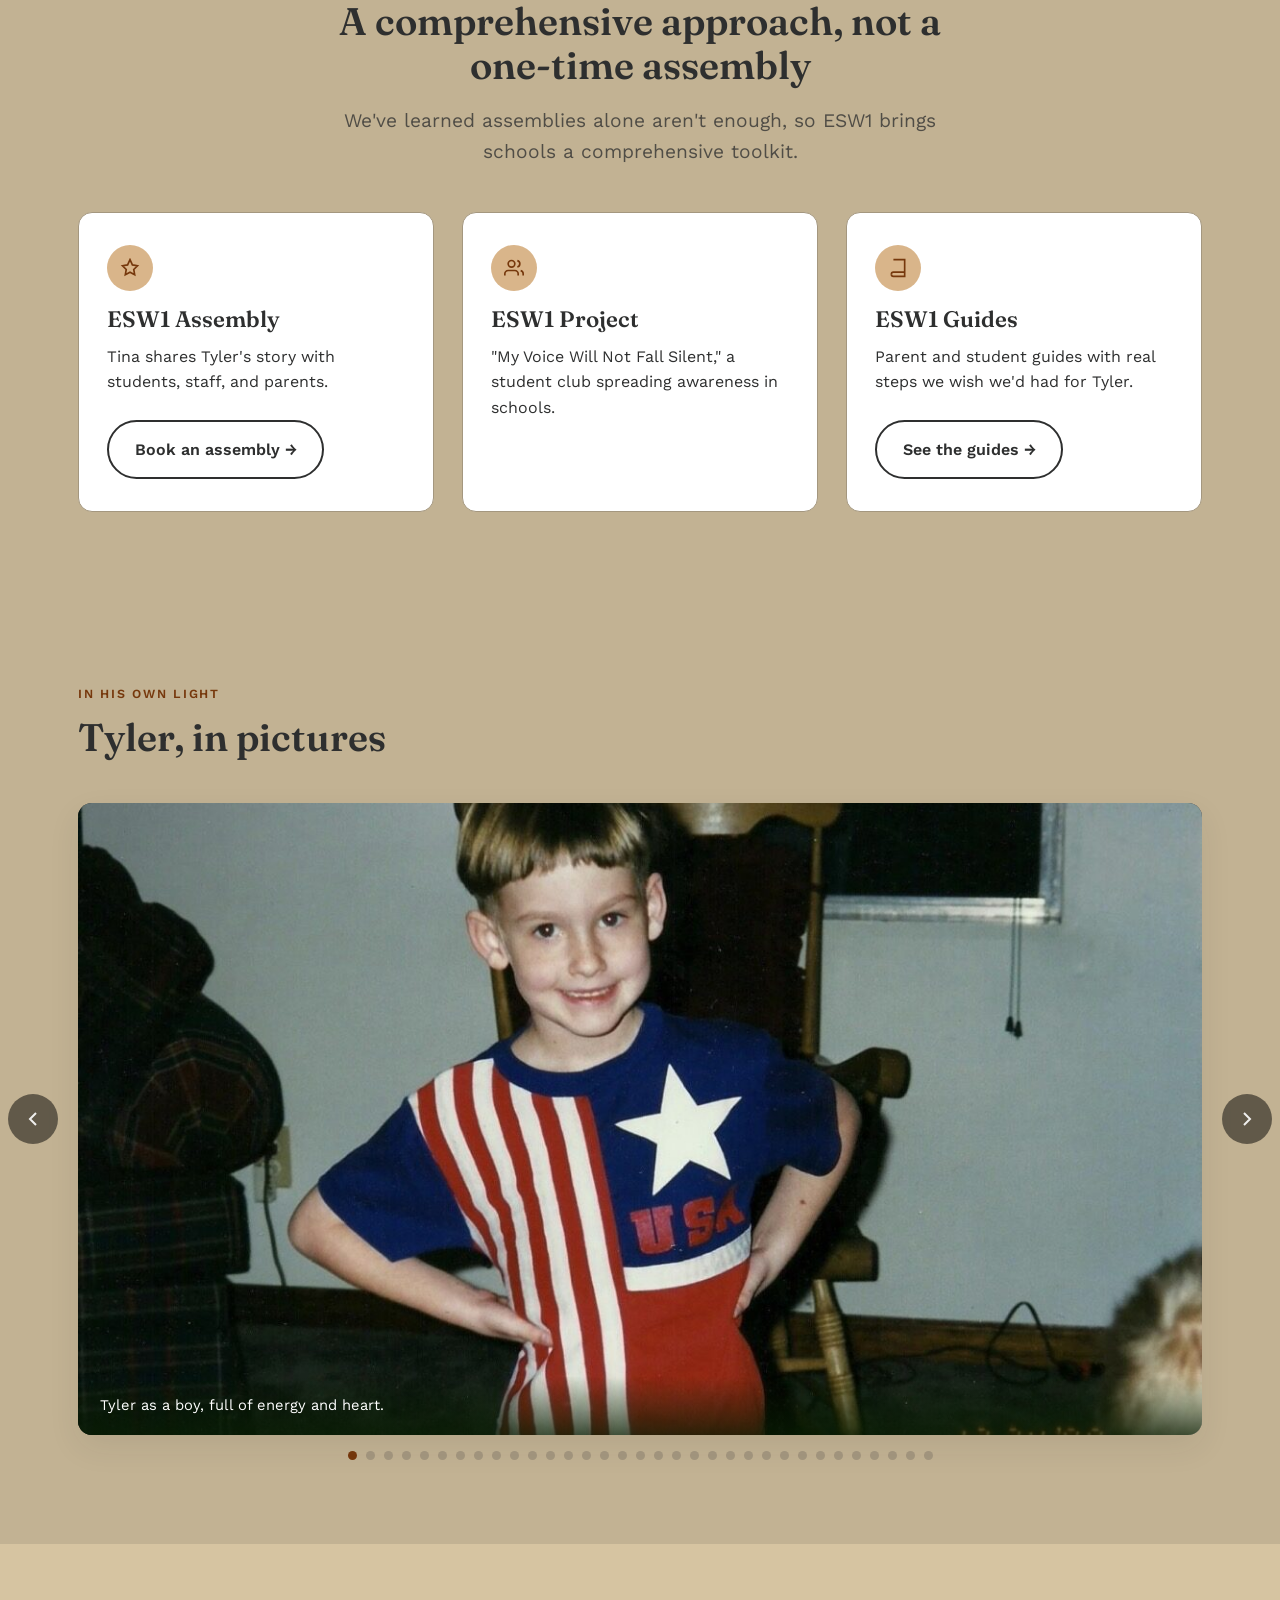
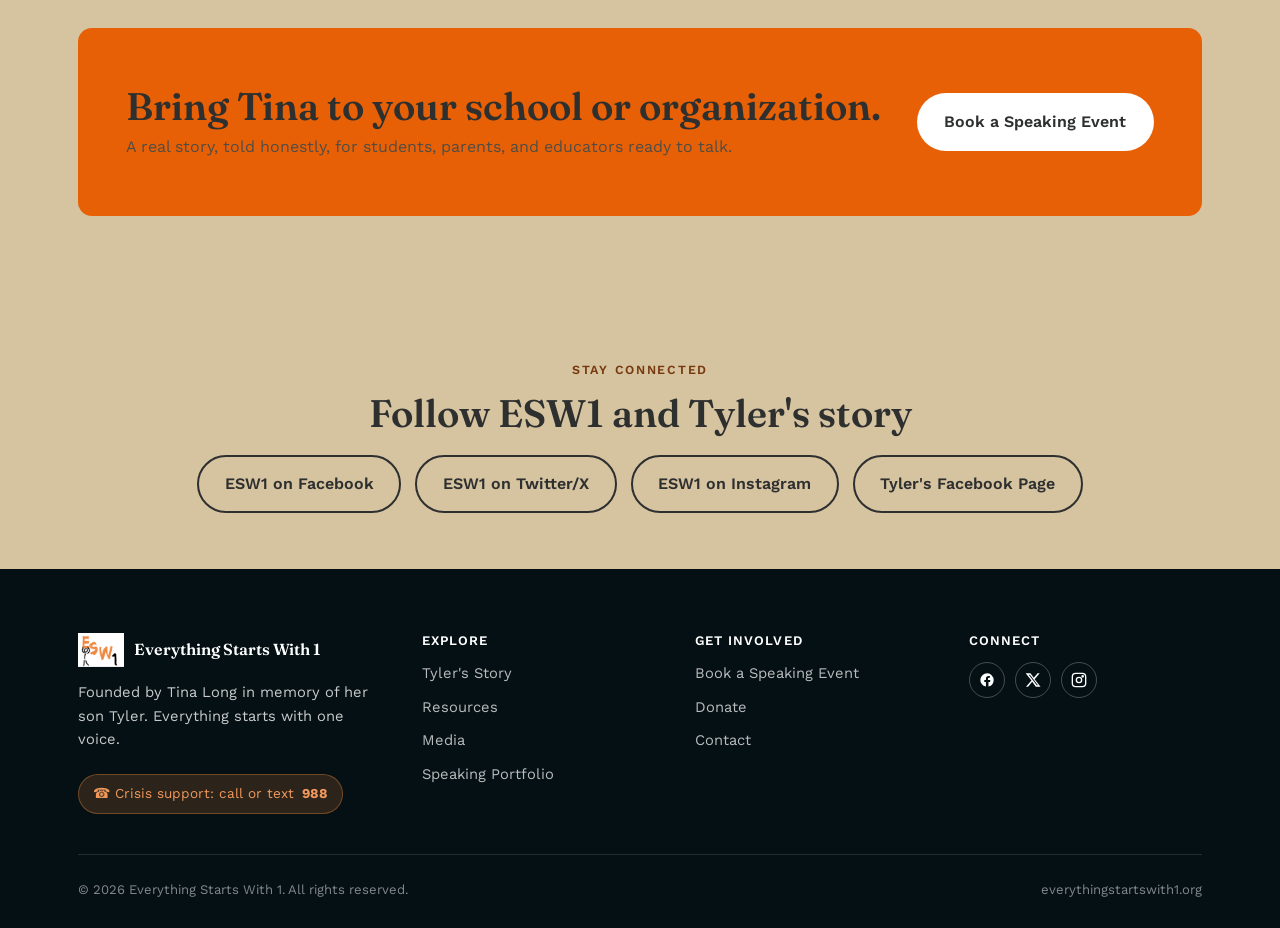
==== commit 156cbbe0: "Restore full homepage carousel with all verified existing images, plus the requested Tyler photos." ====
--- a/index.html
+++ b/index.html
@@ -139,14 +139,38 @@
       <button class="carousel-arrow carousel-arrow-prev" aria-label="Previous photo"><svg width="24" height="24" viewBox="0 0 24 24" fill="none" stroke="currentColor" stroke-width="2"><polyline points="15 18 9 12 15 6"></polyline></svg></button>
       <div class="carousel-track">
         <div class="carousel-item"><img src="tyler-child-usa-shirt.jpeg" alt="Young Tyler in a patriotic USA t-shirt"><div class="cap">Tyler as a boy, full of energy and heart.</div></div>
-        <div class="carousel-item"><img src="tyler-memorial-card.jpeg" alt="Tyler Long in his dress uniform, in loving memory 1992 to 2009"><div class="cap">Tyler remembered with love.</div></div>
-        <div class="carousel-item"><img src="tyler-uniform-color-hero.jpg" alt="Tyler Long in his JROTC dress uniform"><div class="cap">Tyler in his JROTC dress uniform.</div></div>
+        <div class="carousel-item"><img src="tyler-school-portrait-young.jpeg" alt="Tyler's school portrait as a young boy"><div class="cap">School portrait, early elementary years.</div></div>
+        <div class="carousel-item"><img src="family-florida-sign.jpeg" alt="Tyler and his family on a Florida road trip"><div class="cap">Family road trip to Florida.</div></div>
+        <div class="carousel-item"><img src="tyler-uniform-flag-crop.jpeg" alt="Tyler in his JROTC uniform in front of flags"><div class="cap">Tyler in his JROTC dress uniform.</div></div>
+        <div class="carousel-item"><img src="speaking-event-stage.jpeg" alt="Tina speaking on stage with Tyler's photo on screen"><div class="cap">Tina sharing Tyler's story at a national event.</div></div>
+        <div class="carousel-item"><img src="white-house-group.jpeg" alt="Advocacy delegation outside the White House"><div class="cap">Advocating for bullying-prevention policy in Washington, D.C.</div></div>
         <div class="carousel-item"><img src="tyler-child-red-polo.jpg" alt="Young Tyler smiling in a red and navy polo shirt"><div class="cap">Tyler as a little boy.</div></div>
         <div class="carousel-item"><img src="tyler-child-basketball.jpg" alt="Young Tyler holding a basketball"><div class="cap">Tyler at recreation league basketball.</div></div>
         <div class="carousel-item"><img src="tyler-teen-selfie.jpg" alt="Teenage Tyler taking a selfie with a digital camera"><div class="cap">Tyler being Tyler.</div></div>
+        <div class="carousel-item"><img src="tyler-jrotc-bw-portrait.jpg" alt="Tyler Long in his JROTC dress uniform, black and white portrait"><div class="cap">Tyler in his JROTC uniform.</div></div>
+        <div class="carousel-item"><img src="tyler-headstone-2.jpg" alt="Tyler Long's headstone, greatly loved, forever missed"><div class="cap">Tyler Lee Long, greatly loved, forever missed.</div></div>
+        <div class="carousel-item"><img src="tyler-long-humanitarian-award.jpg" alt="Sign for the Tyler Long Humanitarian Award"><div class="cap">The Tyler Long Humanitarian Award, presented each year.</div></div>
+        <div class="carousel-item"><img src="congressional-hearing-panel.jpg" alt="Advocacy panel seated at a congressional hearing on bullying"><div class="cap">Advocating for children on Capitol Hill.</div></div>
+        <div class="carousel-item"><img src="white-house-visit-1.jpg" alt="Tina and advocacy delegation outside the White House at night"><div class="cap">Another visit to Washington for bullying awareness.</div></div>
+        <div class="carousel-item"><img src="white-house-visit-2.jpg" alt="Advocacy delegation outside the White House gates"><div class="cap">Back at the White House gates.</div></div>
+        <div class="carousel-item"><img src="esw1-assembly-crowd.jpg" alt="A packed auditorium of students at an ESW1 assembly"><div class="cap">A full house at an ESW1 school assembly.</div></div>
+        <div class="carousel-item"><img src="movie-marquee-bully-2.jpg" alt="Movie theater marquee showing Bully playing in theaters"><div class="cap">Bully in theaters, spreading Tyler's story.</div></div>
+        <div class="carousel-item"><img src="esw1-chance-poster.jpg" alt="Inspirational sign reading: the most important thing you can give someone is a chance"><div class="cap">A reminder Tina keeps close.</div></div>
+        <div class="carousel-item"><img src="tina-with-friend.jpg" alt="Tina Long with a friend at an advocacy event"><div class="cap">Tina, never doing this work alone.</div></div>
+        <div class="carousel-item"><img src="tina-portrait-bw.jpg" alt="Portrait of Tina Long, black and white"><div class="cap">Tina Long, Tyler's mom.</div></div>
+        <div class="carousel-item"><img src="tina-portrait-color.jpg" alt="Portrait of Tina Long"><div class="cap">Tina Long, still telling Tyler's story.</div></div>
+        <div class="carousel-item"><img src="family-selfie-indoor.jpg" alt="Tina and family taking a selfie at home"><div class="cap">Family.</div></div>
+        <div class="carousel-item"><img src="family-portrait-bw-couple.jpg" alt="Portrait of Tina and her husband, black and white"><div class="cap">Tina and her husband.</div></div>
+        <div class="carousel-item"><img src="family-christmas-selfie.jpg" alt="Family selfie by the Christmas tree"><div class="cap">The holidays.</div></div>
+        <div class="carousel-item"><img src="family-beach-1.jpg" alt="Family photo on the beach at sunset"><div class="cap">Family time at the beach.</div></div>
+        <div class="carousel-item"><img src="family-beach-2.jpg" alt="Family photo on the beach"><div class="cap">Making new memories together.</div></div>
+        <div class="carousel-item"><img src="family-sunset-lake.jpg" alt="Tina and her husband at sunset by the lake"><div class="cap">Sunset.</div></div>
         <div class="carousel-item"><img src="tyler-yearbook-black-shirt.jpg" alt="Tyler Long's school yearbook portrait"><div class="cap">Tyler, in his yearbook photo.</div></div>
+        <div class="carousel-item"><img src="family-christmas-three-kids.jpg" alt="Tyler with his brother and sister by the Christmas tree"><div class="cap">Tyler with his brother and sister at Christmas.</div></div>
         <div class="carousel-item"><img src="tyler-jrotc-color-braces.jpg" alt="Tyler Long smiling in his JROTC dress uniform, in front of American and state flags"><div class="cap">Tyler in his JROTC uniform, smiling.</div></div>
-        <div class="carousel-item"><img src="tyler-headstone.jpeg" alt="Tyler Long's headstone, greatly loved, forever missed"><div class="cap">Tyler Lee Long, greatly loved, forever missed.</div></div>
+        <div class="carousel-item"><img src="tyler-memorial-card.jpeg" alt="Tyler Long in his dress uniform, in loving memory 1992 to 2009"><div class="cap">Tyler remembered with love.</div></div>
+        <div class="carousel-item"><img src="tyler-uniform-color-hero.jpg" alt="Tyler Long in his JROTC dress uniform"><div class="cap">Tyler Lee Long, 1992 to 2009.</div></div>
+        <div class="carousel-item"><img src="tyler-headstone.jpeg" alt="Tyler Long's headstone, greatly loved, forever missed"><div class="cap">Greatly loved, forever missed.</div></div>
       </div>
       <button class="carousel-arrow carousel-arrow-next" aria-label="Next photo"><svg width="24" height="24" viewBox="0 0 24 24" fill="none" stroke="currentColor" stroke-width="2"><polyline points="9 18 15 12 9 6"></polyline></svg></button>
     </div>
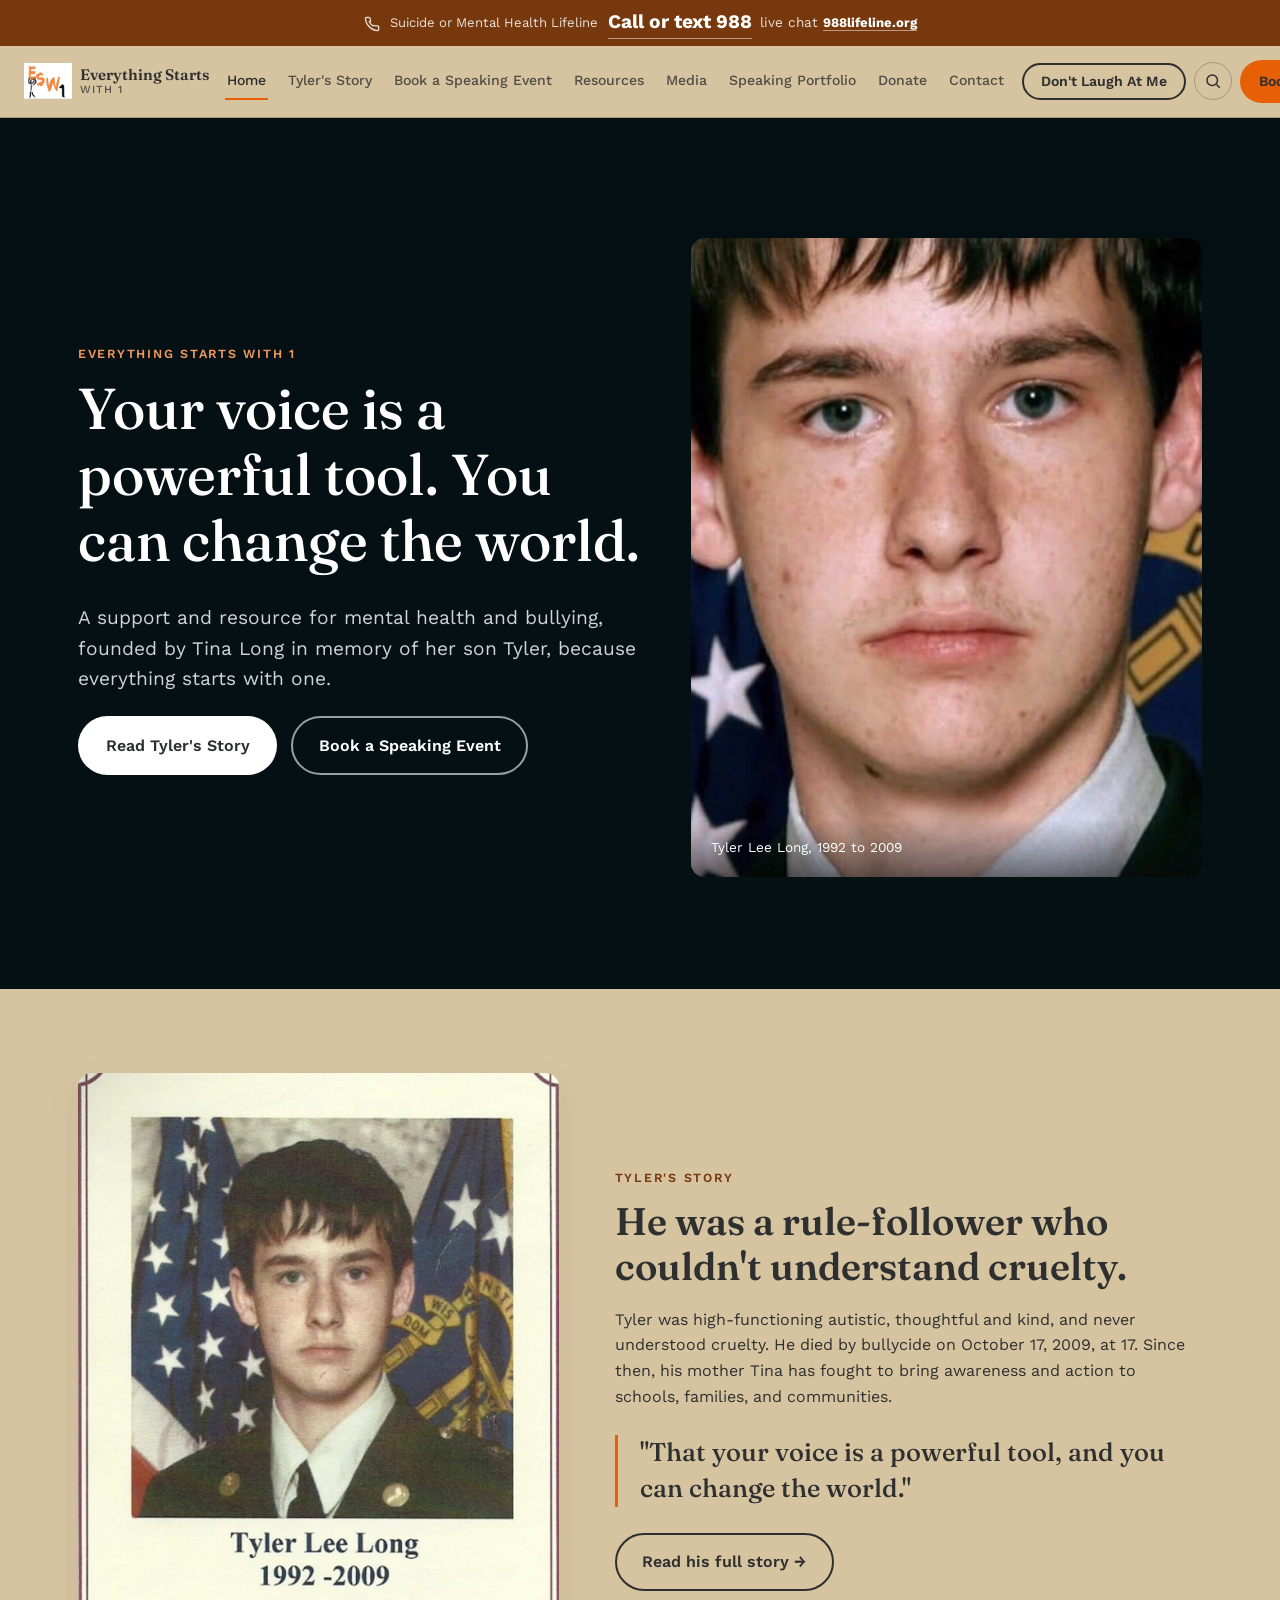
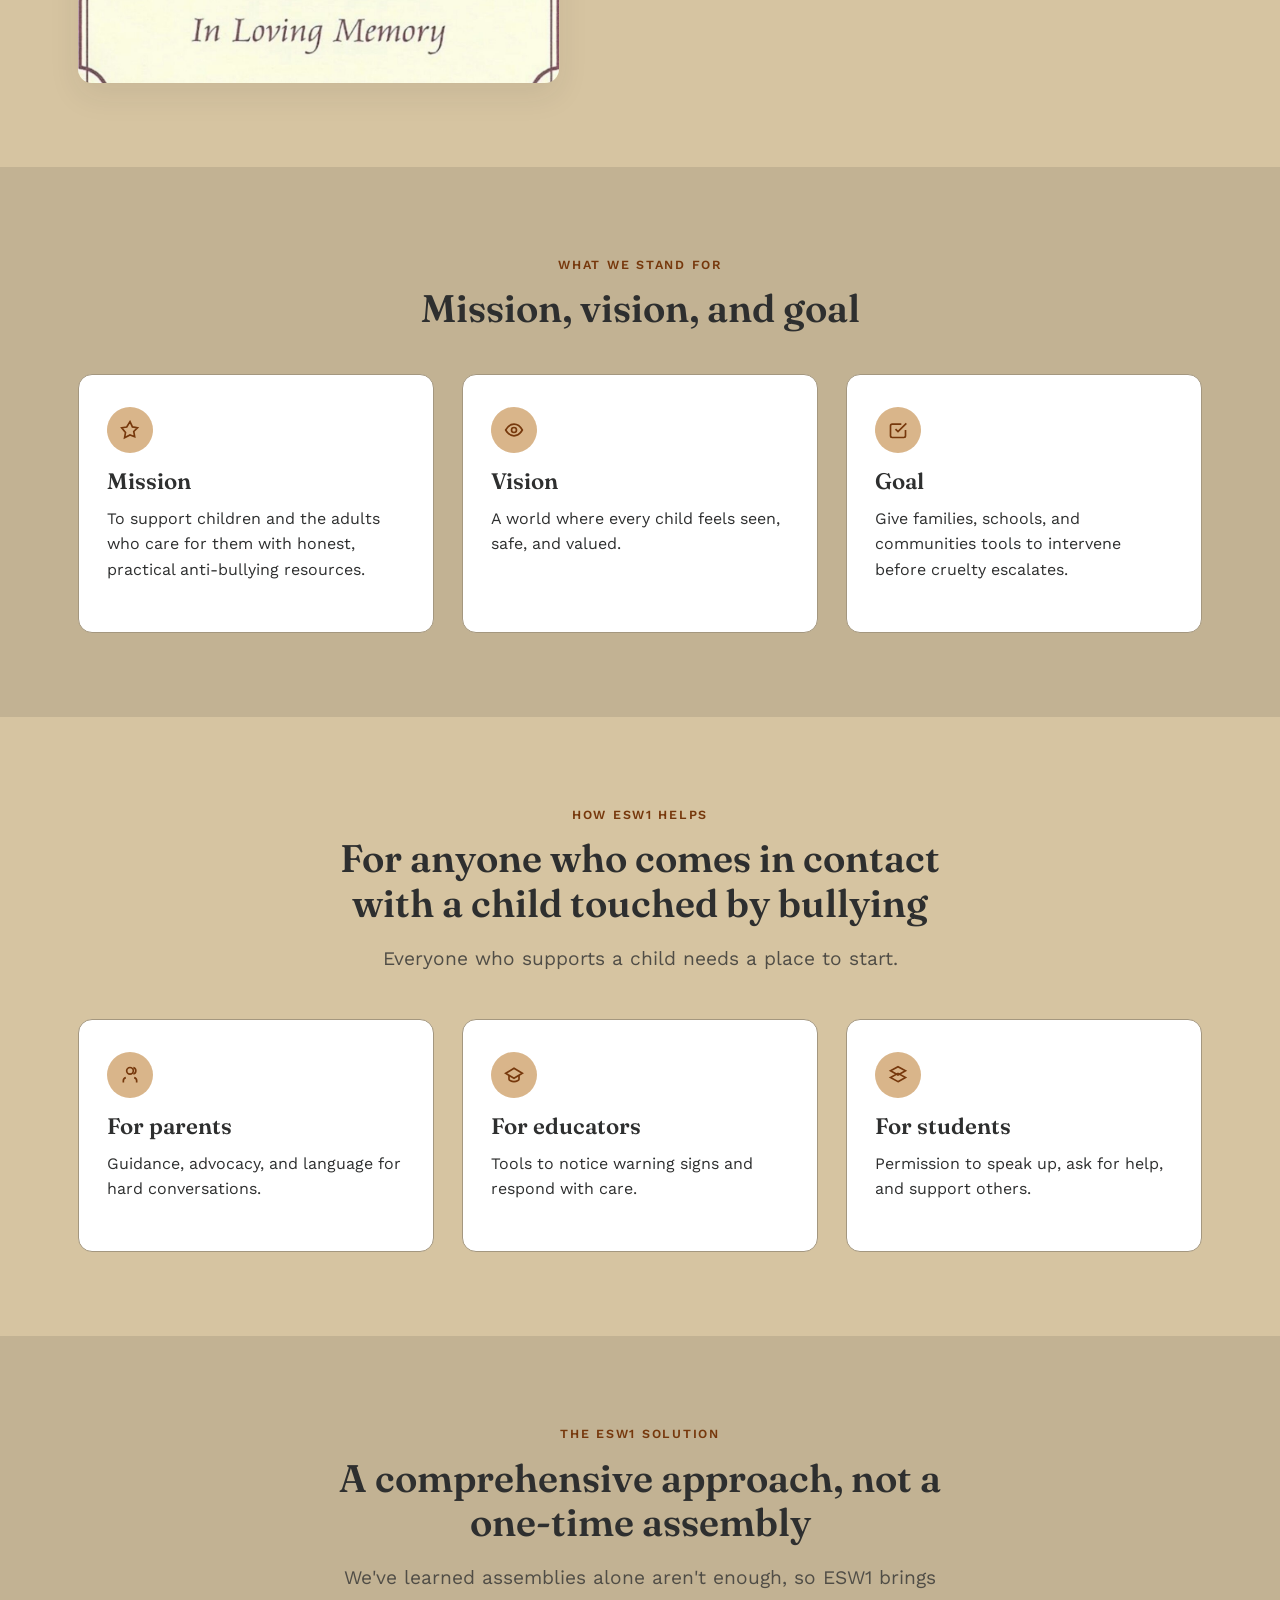
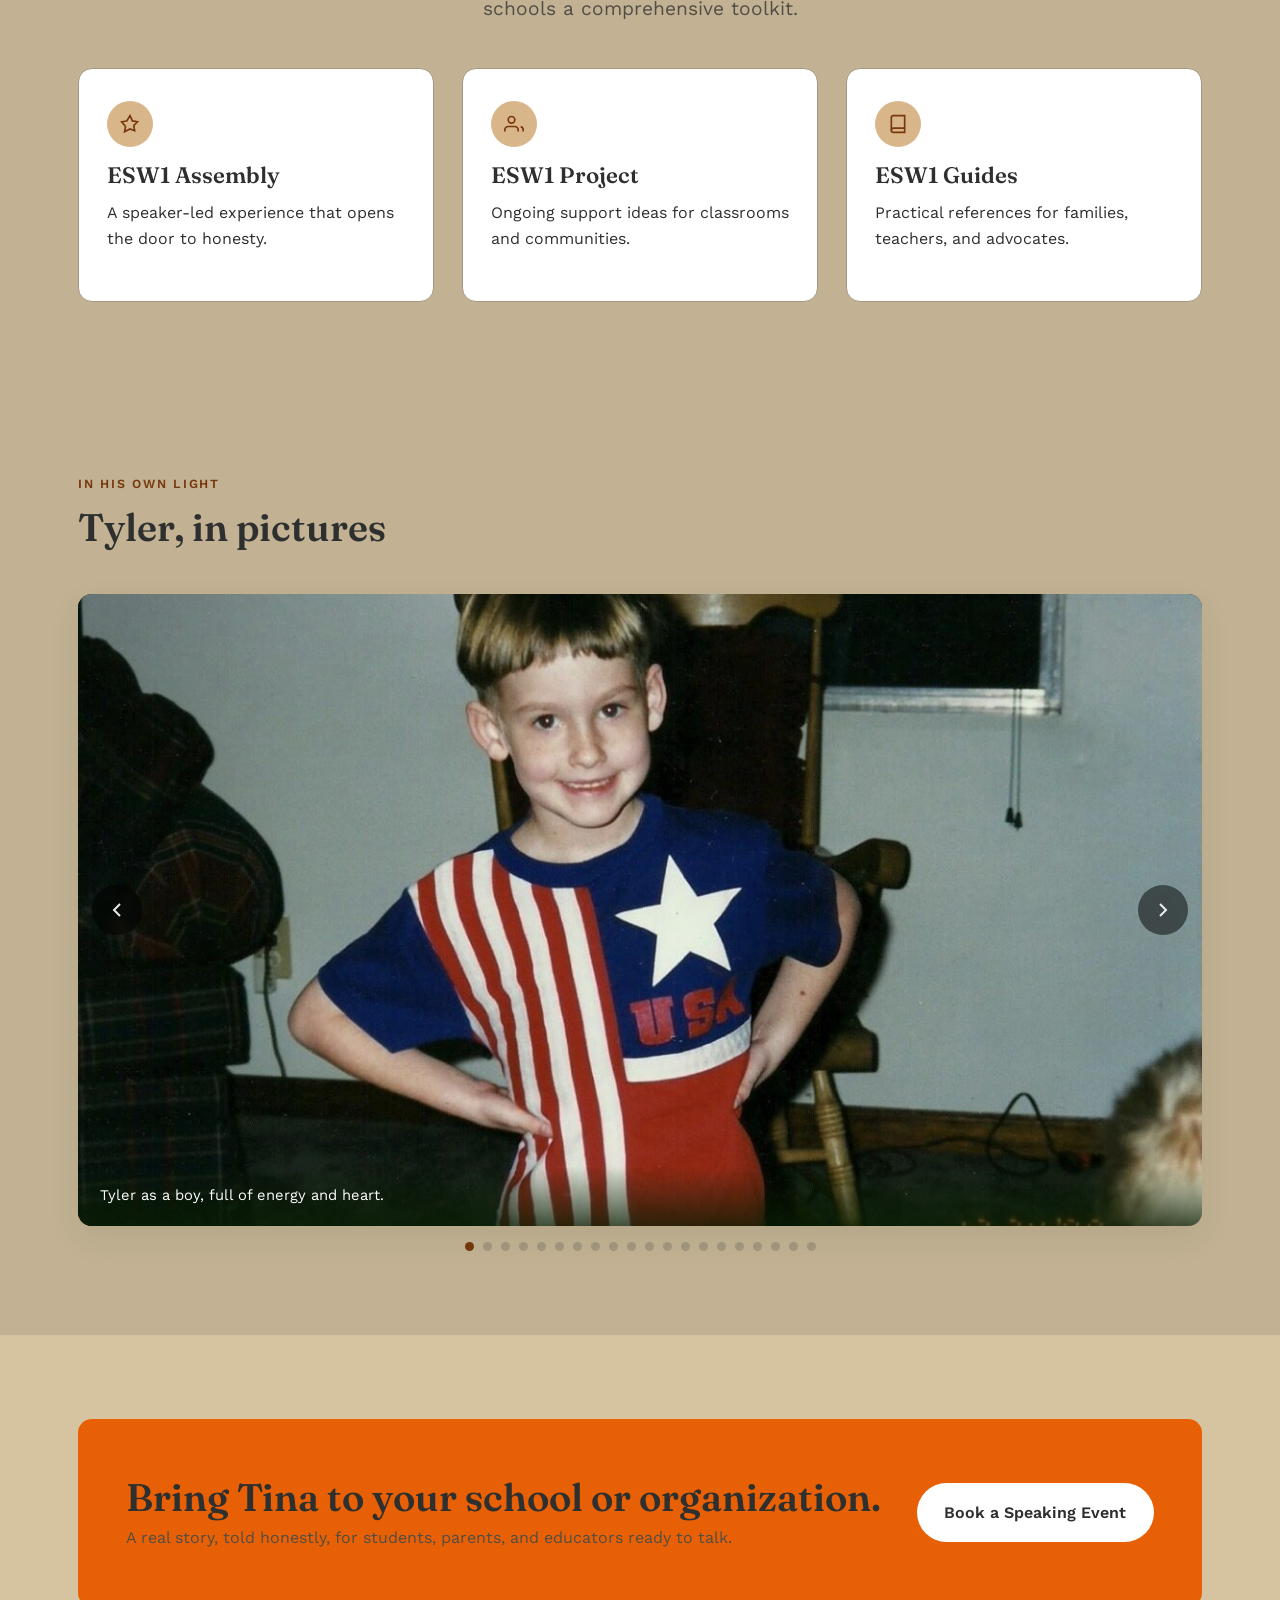
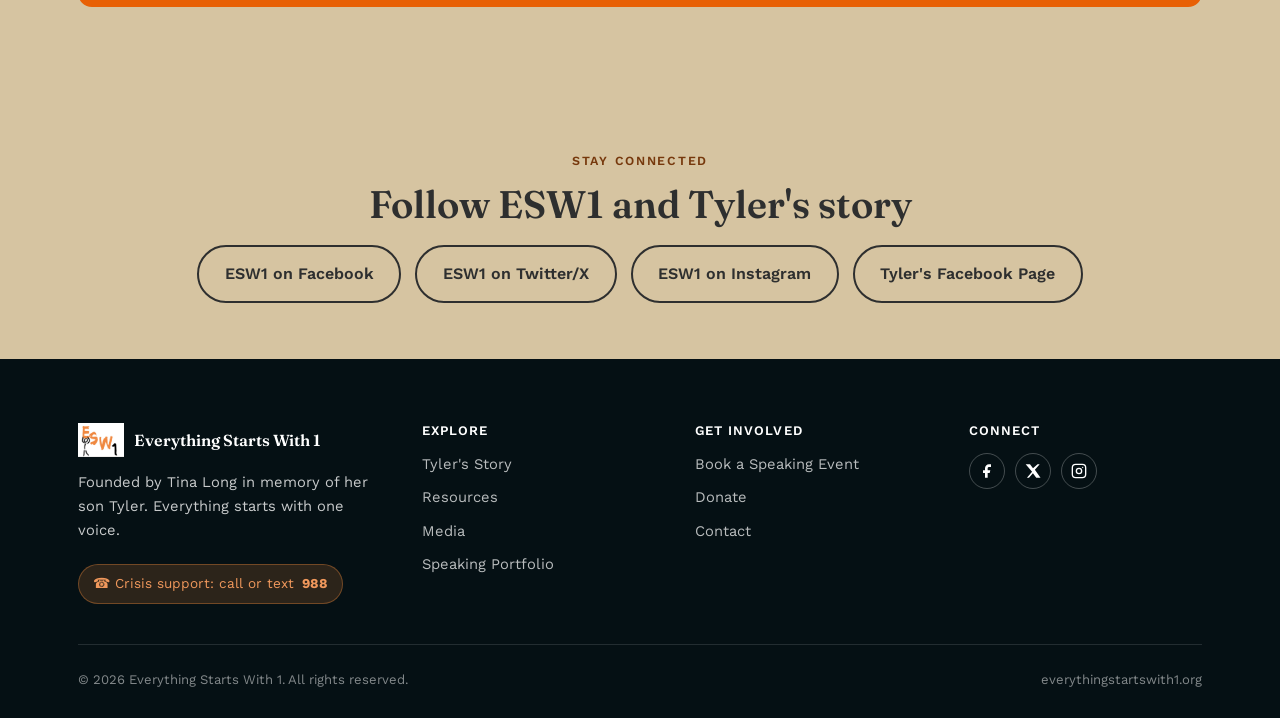
==== commit f00fb724: "Remove selected images from homepage carousel" ====
--- a/index.html
+++ b/index.html
@@ -4,7 +4,7 @@
 <meta charset="UTF-8">
 <meta name="viewport" content="width=device-width, initial-scale=1.0">
 <title>Everything Starts With 1 | In Memory of Tyler Long</title>
-<meta name="description" content="Everything Starts With 1 (ESW1) is Tina Long's nonprofit honoring her son Tyler, a support and resource for mental health and bullying, and an advocate for children and families.">
+<meta name="description" content="Everything Starts With 1 (ESW1) is Tina Long's nonprofit honoring her son Tyler, a support and resource for mental health and bullying, and an advocate for children and families affected by cruelty.">
 <link rel="icon" href="favicon.png">
 <link rel="stylesheet" href="style.css">
 </head>
@@ -14,7 +14,7 @@
   <div class="crisis-strip" id="help">
     <div class="container">
       <span>
-        <svg width="16" height="16" viewBox="0 0 24 24" fill="none" stroke="currentColor" stroke-width="2" style="display:inline-block;margin-right:6px;vertical-align:middle;"><path d="M22 16.92v3a2 2 0 0 1-2.18 2 19.8 19.8 0 0 1-8.63-3.07 19.5 19.5 0 0 1-6-6A19.8 19.8 0 0 1 2.1 4.18 2 2 0 0 1 4.09 2h3a2 2 0 0 1 2 1.72c.12.9.32 1.78.6 2.63a2 2 0 0 1-.45 2.11L8 9a16 16 0 0 0 6 6l.54-1.24a2 2 0 0 1 2.11-.45c.85.28 1.73.48 2.63.6A2 2 0 0 1 22 16.92z"/></svg>
+        <svg width="16" height="16" viewBox="0 0 24 24" fill="none" stroke="currentColor" stroke-width="2" style="display:inline-block;margin-right:6px;vertical-align:middle;"><path d="M22 16.92v3a2 2 0 01-2.18 2 19.8 19.8 0 01-8.63-3.07 19.5 19.5 0 01-6-6 19.8 19.8 0 01-3.07-8.67A2 2 0 014.11 2h3a2 2 0 012 1.72c.12.94.32 1.87.59 2.76a2 2 0 01-.45 2.11L8 9a16 16 0 006 6l.41-.25a2 2 0 012.11-.45c.89.27 1.82.47 2.76.59A2 2 0 0122 16.92z"/></svg>
         Suicide or Mental Health Lifeline
       </span>
       <div style="display: flex; align-items: center; gap: 8px;">
@@ -78,7 +78,7 @@
     <div>
       <span class="eyebrow">Tyler's Story</span>
       <h2>He was a rule-follower who couldn't understand cruelty.</h2>
-      <p>Tyler was high-functioning autistic, thoughtful and kind, and never understood cruelty. He died by bullycide on October 17, 2009, at 17. Since then, his mother Tina has fought to bring awareness, compassion, and change.</p>
+      <p>Tyler was high-functioning autistic, thoughtful and kind, and never understood cruelty. He died by bullycide on October 17, 2009, at 17. Since then, his mother Tina has fought to bring awareness and action to schools, families, and communities.</p>
       <div class="mission-quote">"That your voice is a powerful tool, and you can change the world."</div>
       <a href="tylers-story.html" class="btn btn-secondary">Read his full story →</a>
     </div>
@@ -92,9 +92,9 @@
       <h2>Mission, vision, and goal</h2>
     </div>
     <div class="grid-3">
-      <div class="card"><div class="icon-badge"><svg width="20" height="20" viewBox="0 0 24 24" fill="none" stroke="currentColor" stroke-width="2"><path d="M12 2l2.9 6.3L21 9.3l-4.5 4.4 1.1 6.3L12 17l-5.6 3 1.1-6.3L3 9.3l6.1-1z"/></svg></div><h3>Mission</h3><p>There's enough cruelty in the world. We bring the light, a resource for families who need someone in their corner, because everything starts with one.</p></div>
-      <div class="card"><div class="icon-badge"><svg width="20" height="20" viewBox="0 0 24 24" fill="none" stroke="currentColor" stroke-width="2"><path d="M2 12s4-7 10-7 10 7 10 7-4 7-10 7-10-7-10-7z"/><circle cx="12" cy="12" r="3"/></svg></div><h3>Vision</h3><p>That every child can learn in an environment free from bullying and harassment, and that mental health, including autism, is understood without stigma.</p></div>
-      <div class="card"><div class="icon-badge"><svg width="20" height="20" viewBox="0 0 24 24" fill="none" stroke="currentColor" stroke-width="2"><path d="M9 11l3 3L22 4"/><path d="M21 12v7a2 2 0 01-2 2H5a2 2 0 01-2-2V5a2 2 0 012-2h11"/></svg></div><h3>Goal</h3><p>To help children realize we're stronger together.</p></div>
+      <div class="card"><div class="icon-badge"><svg width="20" height="20" viewBox="0 0 24 24" fill="none" stroke="currentColor" stroke-width="2"><path d="M12 2l2.9 6.3L21 9.3l-4.5 4.4 1.1 6.3L12 18l-6.5 3.4 1.1-6.3L2 9.3l6.1-.9L12 2z"/></svg></div><h3>Mission</h3><p>To support children and the adults who care for them with honest, practical anti-bullying resources.</p></div>
+      <div class="card"><div class="icon-badge"><svg width="20" height="20" viewBox="0 0 24 24" fill="none" stroke="currentColor" stroke-width="2"><path d="M2 12s4-7 10-7 10 7 10 7-4 7-10 7-10-7-10-7z"/><circle cx="12" cy="12" r="3"/></svg></div><h3>Vision</h3><p>A world where every child feels seen, safe, and valued.</p></div>
+      <div class="card"><div class="icon-badge"><svg width="20" height="20" viewBox="0 0 24 24" fill="none" stroke="currentColor" stroke-width="2"><path d="M9 11l3 3L22 4"/><path d="M21 12v7a2 2 0 01-2 2H5a2 2 0 01-2-2V7a2 2 0 012-2h11"/></svg></div><h3>Goal</h3><p>Give families, schools, and communities tools to intervene before cruelty escalates.</p></div>
     </div>
   </div>
 </section>
@@ -107,9 +107,9 @@
       <p class="lede" style="margin:0 auto;">Everyone who supports a child needs a place to start.</p>
     </div>
     <div class="grid-3">
-      <div class="card"><div class="icon-badge"><svg width="20" height="20" viewBox="0 0 24 24" fill="none" stroke="currentColor" stroke-width="2"><path d="M20 21v-2a4 4 0 00-3-3.87M4 21v-2a4 4 0 013-3.87m9-8a4 4 0 11-8 0 4 4 0 018 0"/></svg></div><h3>For Parents</h3><p>Guidance and community, so you don't have to learn this the hard way.</p><a href="resources.html" class="btn btn-secondary" style="margin-top:8px;">Parent resources →</a></div>
-      <div class="card"><div class="icon-badge"><svg width="20" height="20" viewBox="0 0 24 24" fill="none" stroke="currentColor" stroke-width="2"><path d="M22 10L12 4 2 10l10 6 10-6z"/><path d="M6 12v5c0 1.5 3 3 6 3s6-1.5 6-3v-5"/></svg></div><h3>For Schools &amp; Educators</h3><p>Practical tools to learn about school safety for all kids, from a speaker who's lived it.</p><a href="resources.html" class="btn btn-secondary" style="margin-top:8px;">Educator resources →</a></div>
-      <div class="card"><div class="icon-badge"><svg width="20" height="20" viewBox="0 0 24 24" fill="none" stroke="currentColor" stroke-width="2"><path d="M12 20l9-5-9-5-9 5 9 5z"/><path d="M12 12L3 7l9-5 9 5-9 5z"/></svg></div><h3>For Students</h3><p>You are not alone, and your voice matters. Help is always one call away.</p><a href="resources.html" class="btn btn-secondary" style="margin-top:8px;">Student resources →</a></div>
+      <div class="card"><div class="icon-badge"><svg width="20" height="20" viewBox="0 0 24 24" fill="none" stroke="currentColor" stroke-width="2"><path d="M20 21v-2a4 4 0 00-3-3.87M4 21v-2a4 4 0 013-3.87M16 3.13a4 4 0 010 7.75"/><circle cx="12" cy="7" r="4"/></svg></div><h3>For parents</h3><p>Guidance, advocacy, and language for hard conversations.</p></div>
+      <div class="card"><div class="icon-badge"><svg width="20" height="20" viewBox="0 0 24 24" fill="none" stroke="currentColor" stroke-width="2"><path d="M22 10L12 4 2 10l10 6 10-6z"/><path d="M6 12v5c0 1.1 2.7 3 6 3s6-1.9 6-3v-5"/></svg></div><h3>For educators</h3><p>Tools to notice warning signs and respond with care.</p></div>
+      <div class="card"><div class="icon-badge"><svg width="20" height="20" viewBox="0 0 24 24" fill="none" stroke="currentColor" stroke-width="2"><path d="M12 20l9-5-9-5-9 5 9 5z"/><path d="M12 12l9-5-9-5-9 5 9 5z"/></svg></div><h3>For students</h3><p>Permission to speak up, ask for help, and support others.</p></div>
     </div>
   </div>
 </section>
@@ -122,9 +122,9 @@
       <p class="lede" style="margin:0 auto;">We've learned assemblies alone aren't enough, so ESW1 brings schools a comprehensive toolkit.</p>
     </div>
     <div class="grid-3">
-      <div class="card"><div class="icon-badge"><svg width="20" height="20" viewBox="0 0 24 24" fill="none" stroke="currentColor" stroke-width="2"><path d="M12 2l2.9 6.3L21 9.3l-4.5 4.4 1.1 6.3L12 17l-5.6 3 1.1-6.3L3 9.3l6.1-1z"/></svg></div><h3>ESW1 Assembly</h3><p>Tina shares Tyler's story with students, staff, and parents.</p><a href="book-a-speaking-event.html" class="btn btn-secondary" style="margin-top:8px;">Book an assembly →</a></div>
-      <div class="card"><div class="icon-badge"><svg width="20" height="20" viewBox="0 0 24 24" fill="none" stroke="currentColor" stroke-width="2"><path d="M17 21v-2a4 4 0 00-4-4H5a4 4 0 00-4 4v2"/><circle cx="9" cy="7" r="4"/><path d="M23 21v-2a4 4 0 00-3-3.87"/><path d="M16 3.13a4 4 0 010 7.75"/></svg></div><h3>ESW1 Project</h3><p>"My Voice Will Not Fall Silent," a student club spreading awareness in schools.</p></div>
-      <div class="card"><div class="icon-badge"><svg width="20" height="20" viewBox="0 0 24 24" fill="none" stroke="currentColor" stroke-width="2"><path d="M4 19.5A2.5 2.5 0 016.5 17H20"/><path d="M6.5 2H20v20H6.5A2.5 2.5 0 014 19.5v0"/></svg></div><h3>ESW1 Guides</h3><p>Parent and student guides with real steps we wish we'd had for Tyler.</p><a href="resources.html" class="btn btn-secondary" style="margin-top:8px;">See the guides →</a></div>
+      <div class="card"><div class="icon-badge"><svg width="20" height="20" viewBox="0 0 24 24" fill="none" stroke="currentColor" stroke-width="2"><path d="M12 2l2.9 6.3L21 9.3l-4.5 4.4 1.1 6.3L12 18l-6.5 3.4 1.1-6.3L2 9.3l6.1-.9L12 2z"/></svg></div><h3>ESW1 Assembly</h3><p>A speaker-led experience that opens the door to honesty.</p></div>
+      <div class="card"><div class="icon-badge"><svg width="20" height="20" viewBox="0 0 24 24" fill="none" stroke="currentColor" stroke-width="2"><path d="M17 21v-2a4 4 0 00-4-4H5a4 4 0 00-4 4v2"/><circle cx="9" cy="7" r="4"/><path d="M23 21v-2a4 4 0 00-3-3.87"/></svg></div><h3>ESW1 Project</h3><p>Ongoing support ideas for classrooms and communities.</p></div>
+      <div class="card"><div class="icon-badge"><svg width="20" height="20" viewBox="0 0 24 24" fill="none" stroke="currentColor" stroke-width="2"><path d="M4 19.5A2.5 2.5 0 016.5 17H20"/><path d="M6.5 2H20v20H6.5A2.5 2.5 0 014 19.5v-15A2.5 2.5 0 016.5 2z"/></svg></div><h3>ESW1 Guides</h3><p>Practical references for families, teachers, and advocates.</p></div>
     </div>
   </div>
 </section>
@@ -142,30 +142,17 @@
         <div class="carousel-item"><img src="tyler-school-portrait-young.jpeg" alt="Tyler's school portrait as a young boy"><div class="cap">School portrait, early elementary years.</div></div>
         <div class="carousel-item"><img src="family-florida-sign.jpeg" alt="Tyler and his family on a Florida road trip"><div class="cap">Family road trip to Florida.</div></div>
         <div class="carousel-item"><img src="tyler-uniform-flag-crop.jpeg" alt="Tyler in his JROTC uniform in front of flags"><div class="cap">Tyler in his JROTC dress uniform.</div></div>
-        <div class="carousel-item"><img src="speaking-event-stage.jpeg" alt="Tina speaking on stage with Tyler's photo on screen"><div class="cap">Tina sharing Tyler's story at a national event.</div></div>
-        <div class="carousel-item"><img src="white-house-group.jpeg" alt="Advocacy delegation outside the White House"><div class="cap">Advocating for bullying-prevention policy in Washington, D.C.</div></div>
         <div class="carousel-item"><img src="tyler-child-red-polo.jpg" alt="Young Tyler smiling in a red and navy polo shirt"><div class="cap">Tyler as a little boy.</div></div>
         <div class="carousel-item"><img src="tyler-child-basketball.jpg" alt="Young Tyler holding a basketball"><div class="cap">Tyler at recreation league basketball.</div></div>
         <div class="carousel-item"><img src="tyler-teen-selfie.jpg" alt="Teenage Tyler taking a selfie with a digital camera"><div class="cap">Tyler being Tyler.</div></div>
         <div class="carousel-item"><img src="tyler-jrotc-bw-portrait.jpg" alt="Tyler Long in his JROTC dress uniform, black and white portrait"><div class="cap">Tyler in his JROTC uniform.</div></div>
         <div class="carousel-item"><img src="tyler-headstone-2.jpg" alt="Tyler Long's headstone, greatly loved, forever missed"><div class="cap">Tyler Lee Long, greatly loved, forever missed.</div></div>
         <div class="carousel-item"><img src="tyler-long-humanitarian-award.jpg" alt="Sign for the Tyler Long Humanitarian Award"><div class="cap">The Tyler Long Humanitarian Award, presented each year.</div></div>
-        <div class="carousel-item"><img src="congressional-hearing-panel.jpg" alt="Advocacy panel seated at a congressional hearing on bullying"><div class="cap">Advocating for children on Capitol Hill.</div></div>
         <div class="carousel-item"><img src="white-house-visit-1.jpg" alt="Tina and advocacy delegation outside the White House at night"><div class="cap">Another visit to Washington for bullying awareness.</div></div>
         <div class="carousel-item"><img src="white-house-visit-2.jpg" alt="Advocacy delegation outside the White House gates"><div class="cap">Back at the White House gates.</div></div>
         <div class="carousel-item"><img src="esw1-assembly-crowd.jpg" alt="A packed auditorium of students at an ESW1 assembly"><div class="cap">A full house at an ESW1 school assembly.</div></div>
         <div class="carousel-item"><img src="movie-marquee-bully-2.jpg" alt="Movie theater marquee showing Bully playing in theaters"><div class="cap">Bully in theaters, spreading Tyler's story.</div></div>
         <div class="carousel-item"><img src="esw1-chance-poster.jpg" alt="Inspirational sign reading: the most important thing you can give someone is a chance"><div class="cap">A reminder Tina keeps close.</div></div>
-        <div class="carousel-item"><img src="tina-with-friend.jpg" alt="Tina Long with a friend at an advocacy event"><div class="cap">Tina, never doing this work alone.</div></div>
-        <div class="carousel-item"><img src="tina-portrait-bw.jpg" alt="Portrait of Tina Long, black and white"><div class="cap">Tina Long, Tyler's mom.</div></div>
-        <div class="carousel-item"><img src="tina-portrait-color.jpg" alt="Portrait of Tina Long"><div class="cap">Tina Long, still telling Tyler's story.</div></div>
-        <div class="carousel-item"><img src="family-selfie-indoor.jpg" alt="Tina and family taking a selfie at home"><div class="cap">Family.</div></div>
-        <div class="carousel-item"><img src="family-portrait-bw-couple.jpg" alt="Portrait of Tina and her husband, black and white"><div class="cap">Tina and her husband.</div></div>
-        <div class="carousel-item"><img src="family-christmas-selfie.jpg" alt="Family selfie by the Christmas tree"><div class="cap">The holidays.</div></div>
-        <div class="carousel-item"><img src="family-beach-1.jpg" alt="Family photo on the beach at sunset"><div class="cap">Family time at the beach.</div></div>
-        <div class="carousel-item"><img src="family-beach-2.jpg" alt="Family photo on the beach"><div class="cap">Making new memories together.</div></div>
-        <div class="carousel-item"><img src="family-sunset-lake.jpg" alt="Tina and her husband at sunset by the lake"><div class="cap">Sunset.</div></div>
-        <div class="carousel-item"><img src="tyler-yearbook-black-shirt.jpg" alt="Tyler Long's school yearbook portrait"><div class="cap">Tyler, in his yearbook photo.</div></div>
         <div class="carousel-item"><img src="family-christmas-three-kids.jpg" alt="Tyler with his brother and sister by the Christmas tree"><div class="cap">Tyler with his brother and sister at Christmas.</div></div>
         <div class="carousel-item"><img src="tyler-jrotc-color-braces.jpg" alt="Tyler Long smiling in his JROTC dress uniform, in front of American and state flags"><div class="cap">Tyler in his JROTC uniform, smiling.</div></div>
         <div class="carousel-item"><img src="tyler-memorial-card.jpeg" alt="Tyler Long in his dress uniform, in loving memory 1992 to 2009"><div class="cap">Tyler remembered with love.</div></div>
@@ -227,9 +214,9 @@
       <div class="footer-col">
         <h4>Connect</h4>
         <div class="social-row">
-          <a href="https://www.facebook.com/everythingstartswith1" aria-label="Facebook" target="_blank" rel="noopener"><svg width="16" height="16" viewBox="0 0 24 24" fill="currentColor"><path d="M22 12a10 10 0 10-11.6 9.9v-7H7.9V12h2.5V9.8c0-2.5 1.5-3.9 3.8-3.9 1.1 0 2.2.2 2.2.2v2.5h-1.3c-1.2 0-1.6.8-1.6 1.6V12H17l-.4 2.9h-2.4v7A10 10 0 0022 12z"/></svg></a>
-          <a href="https://twitter.com/ESW1org" aria-label="Twitter / X" target="_blank" rel="noopener"><svg width="16" height="16" viewBox="0 0 24 24" fill="currentColor"><path d="M18.9 2H22l-7.6 8.7L23.3 22h-7l-5.5-7.2L4.6 22H1.5l8.2-9.3L1 2h7.2l5 6.6L18.9 2zm-1.2 18h1.7L7.4 4h-1.8l12.1 16z"/></svg></a>
-          <a href="#" aria-label="Instagram"><svg width="16" height="16" viewBox="0 0 24 24" fill="none" stroke="currentColor" stroke-width="2"><rect x="2" y="2" width="20" height="20" rx="5"/><circle cx="12" cy="12" r="4"/><circle cx="17.5" cy="6.5" r="1"/></svg></a>
+          <a href="https://www.facebook.com/everythingstartswith1" aria-label="Facebook" target="_blank" rel="noopener"><svg width="16" height="16" viewBox="0 0 24 24" fill="currentColor"><path d="M18 2h-3c-3.3 0-6 2.7-6 6v3H6v4h3v7h4v-7h3l1-4h-4V8c0-1.1.9-2 2-2h3V2z"/></svg></a>
+          <a href="https://twitter.com/ESW1org" aria-label="Twitter / X" target="_blank" rel="noopener"><svg width="16" height="16" viewBox="0 0 24 24" fill="currentColor"><path d="M18.9 2H22l-7.2 8.2L23.3 22h-6.4l-5-6.5L6 22H2.9l7.7-8.8L1 2h6.5l4.5 6 6.9-6z"/></svg></a>
+          <a href="#" aria-label="Instagram"><svg width="16" height="16" viewBox="0 0 24 24" fill="none" stroke="currentColor" stroke-width="2"><rect x="2" y="2" width="20" height="20" rx="5"/><circle cx="12" cy="12" r="4"/><circle cx="17.5" cy="6.5" r="1" fill="currentColor" stroke="none"/></svg></a>
         </div>
       </div>
     </div>
--- a/style.css
+++ b/style.css
@@ -429,7 +429,7 @@
 /* Carousel, auto-rotating slideshow, one image at a time */
 .carousel {
   position: relative;
-  overflow: visible;
+  overflow: hidden;
   border-radius: var(--radius);
   box-shadow: var(--shadow-soft);
   aspect-ratio: 16 / 9;
@@ -442,7 +442,7 @@
   height: 100%;
   width: 100%;
   transition: transform 0.9s cubic-bezier(.65,0,.35,1);
-  overflow: hidden;
+  overflow: visible;
   border-radius: var(--radius);
 }
 .carousel-item {
@@ -488,11 +488,11 @@
 }
 
 .carousel-arrow-prev {
-  left: -70px;
+  left: 14px;
 }
 
 .carousel-arrow-next {
-  right: -70px;
+  right: 14px;
 }
 
 .carousel-dots {
